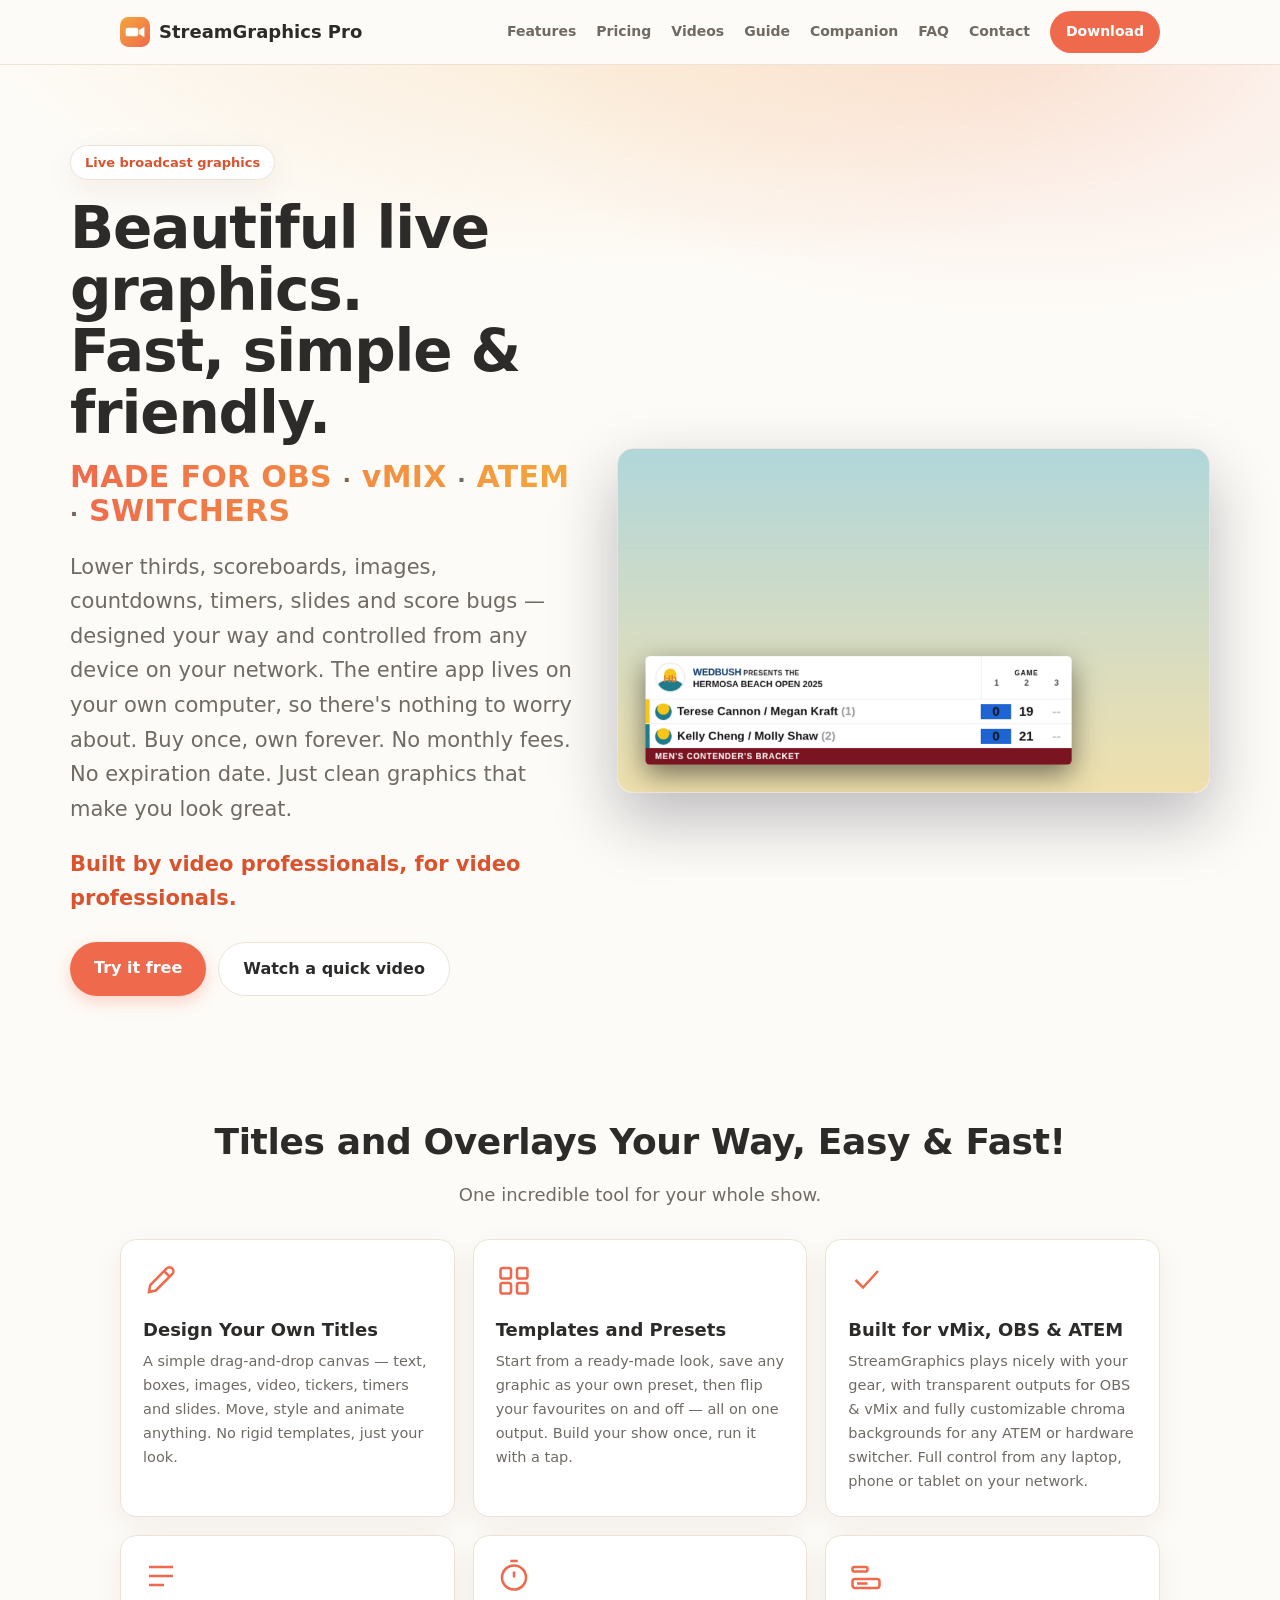
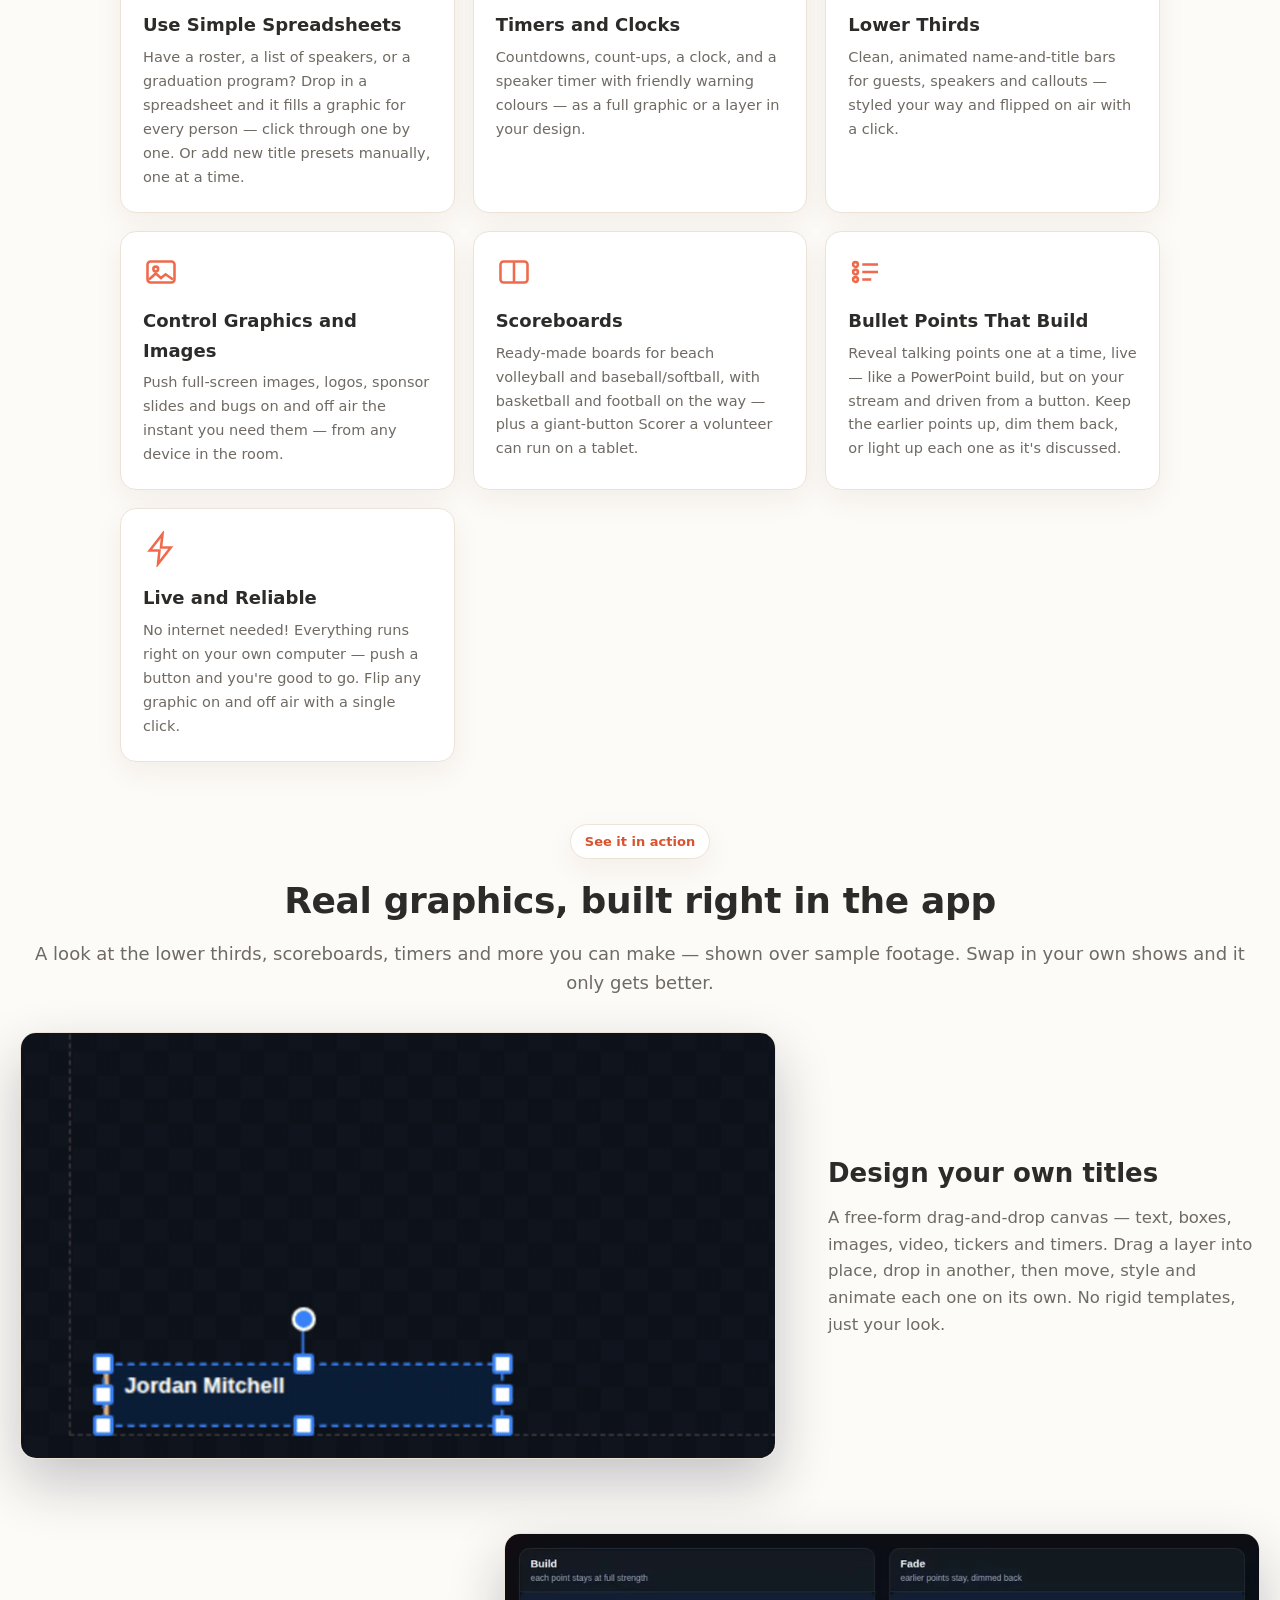
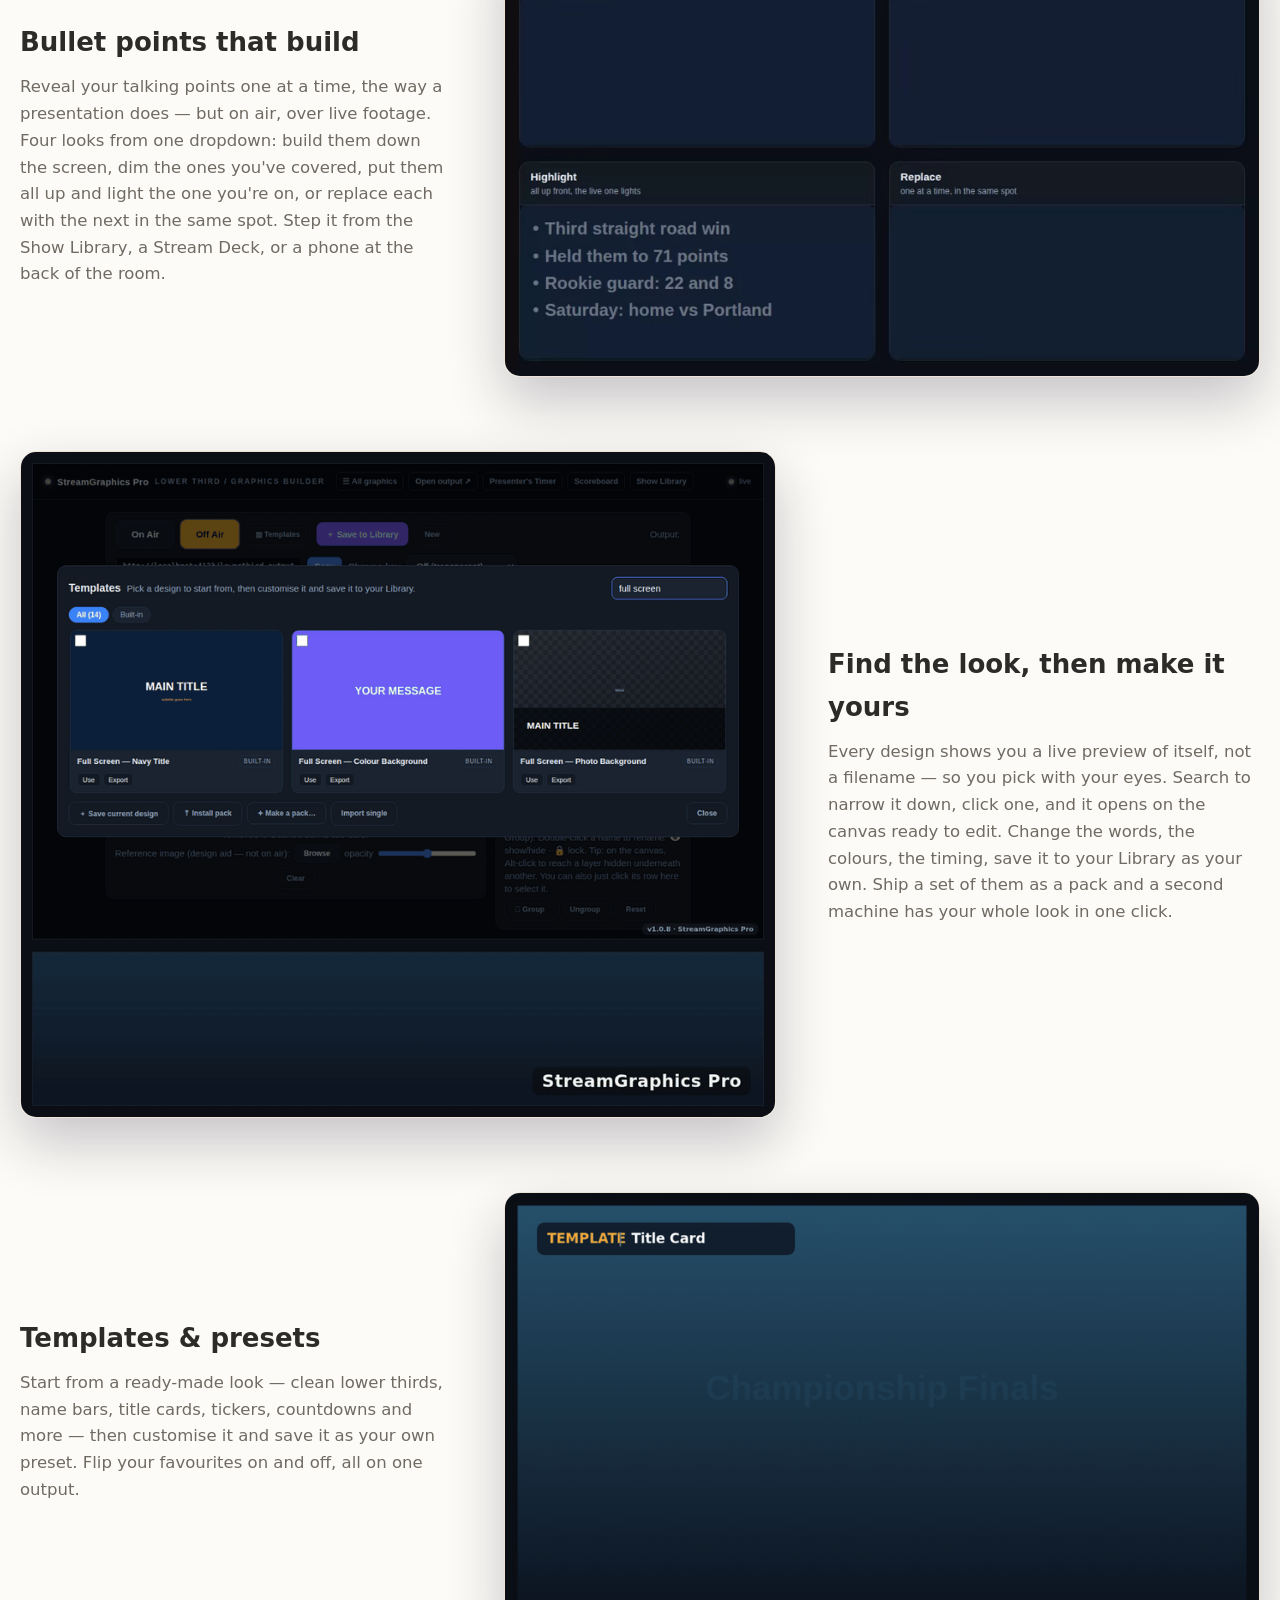
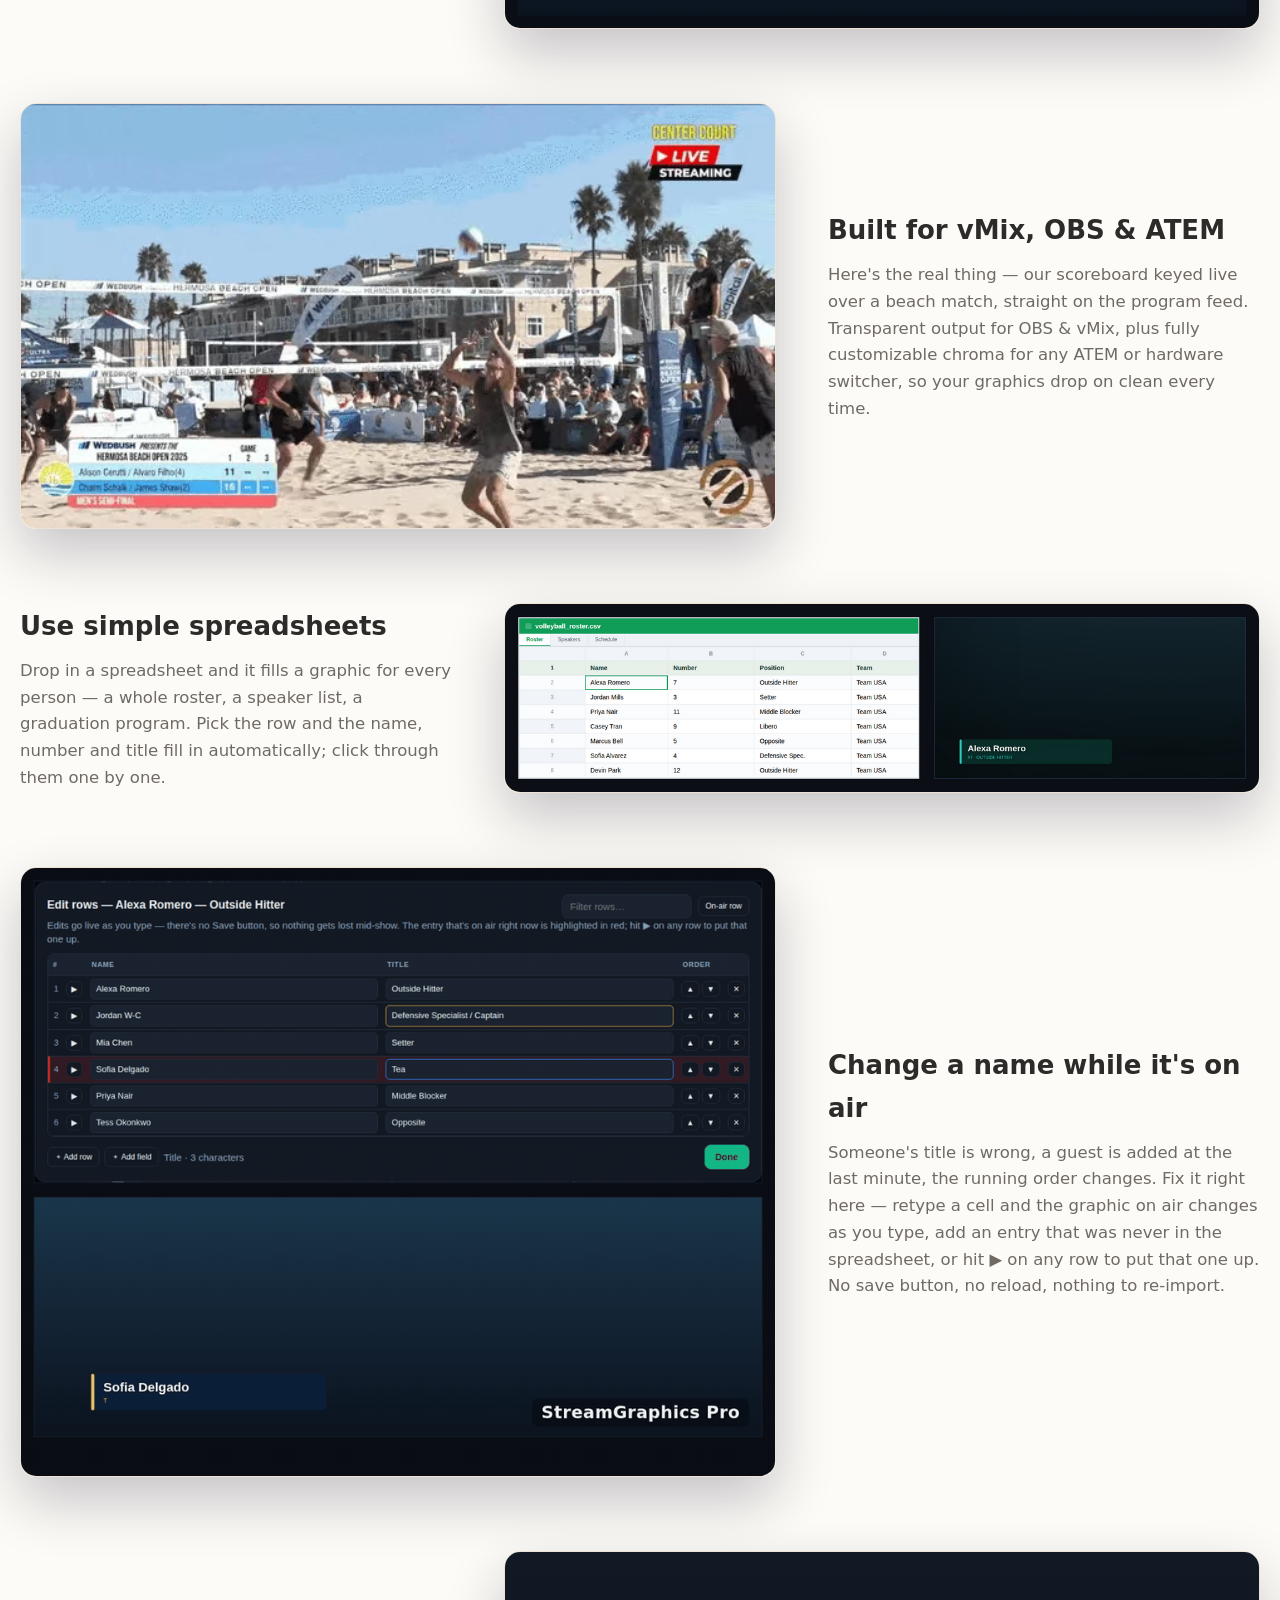
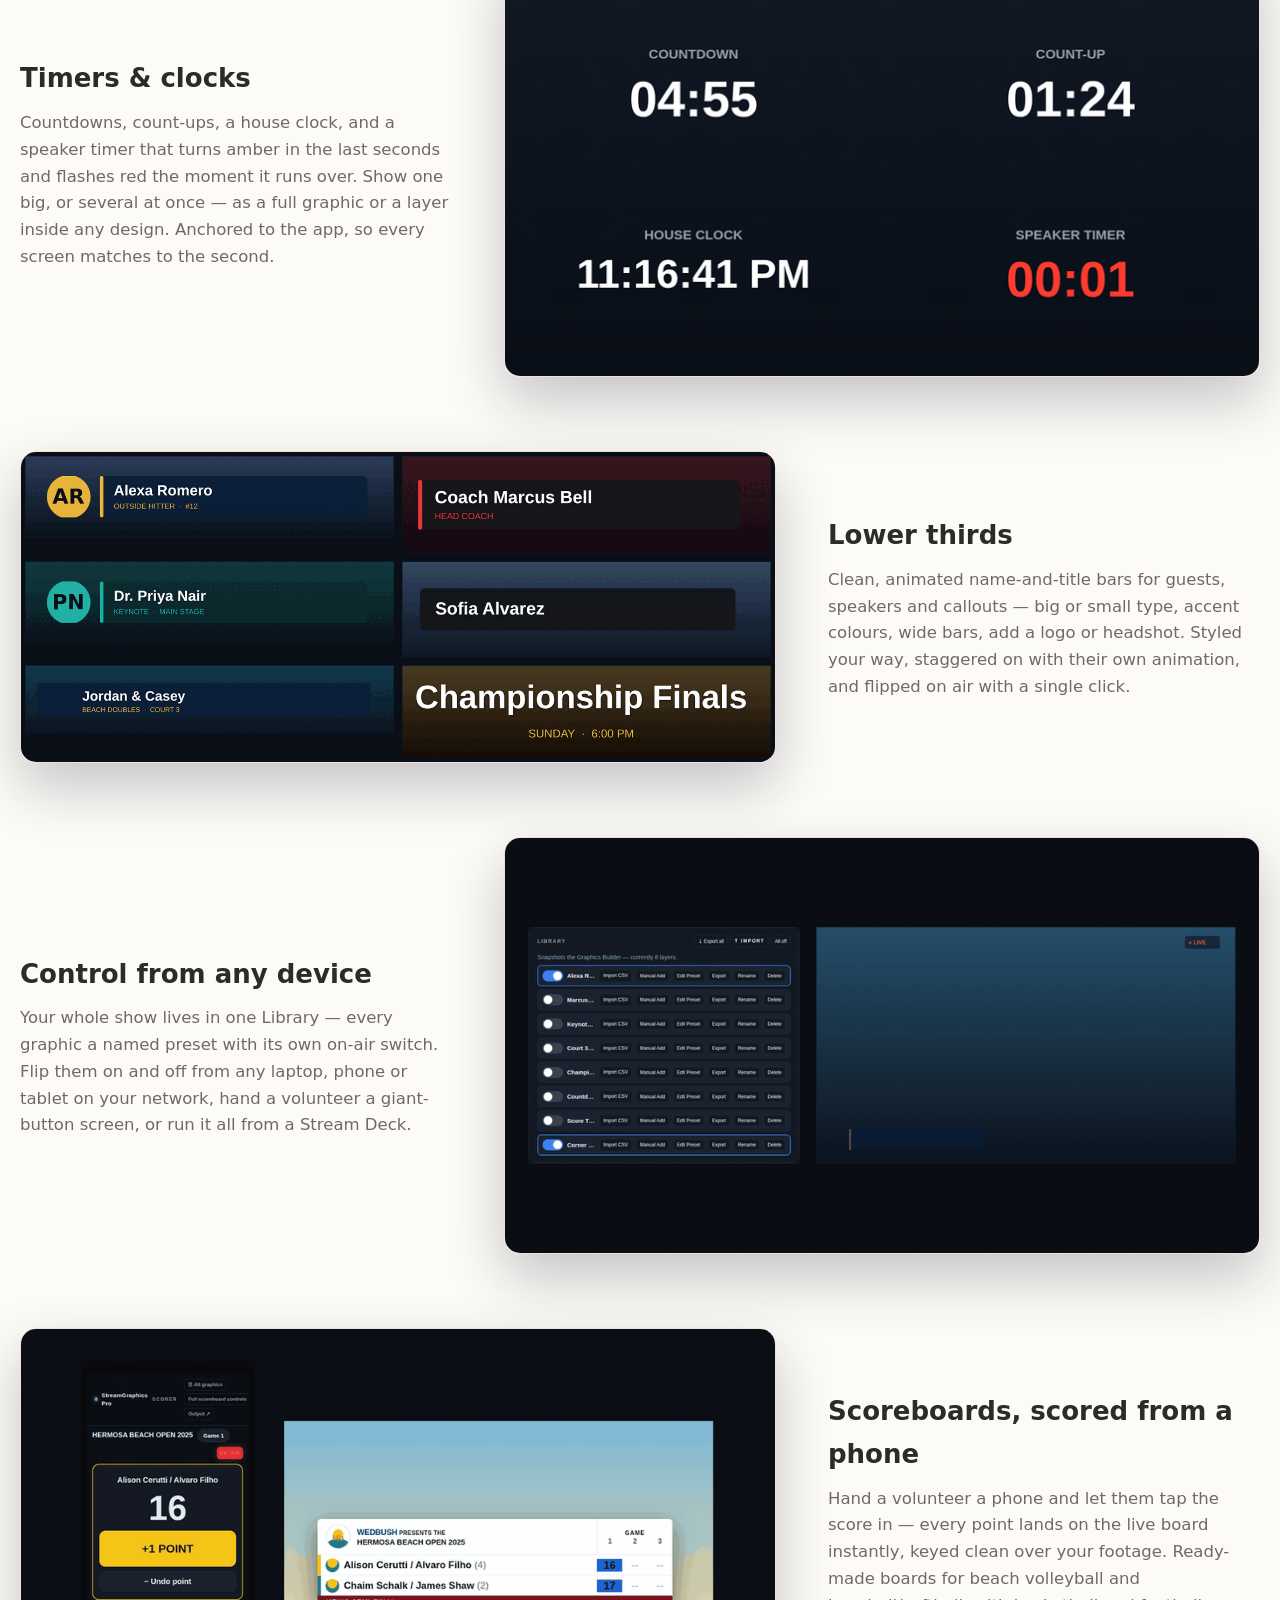
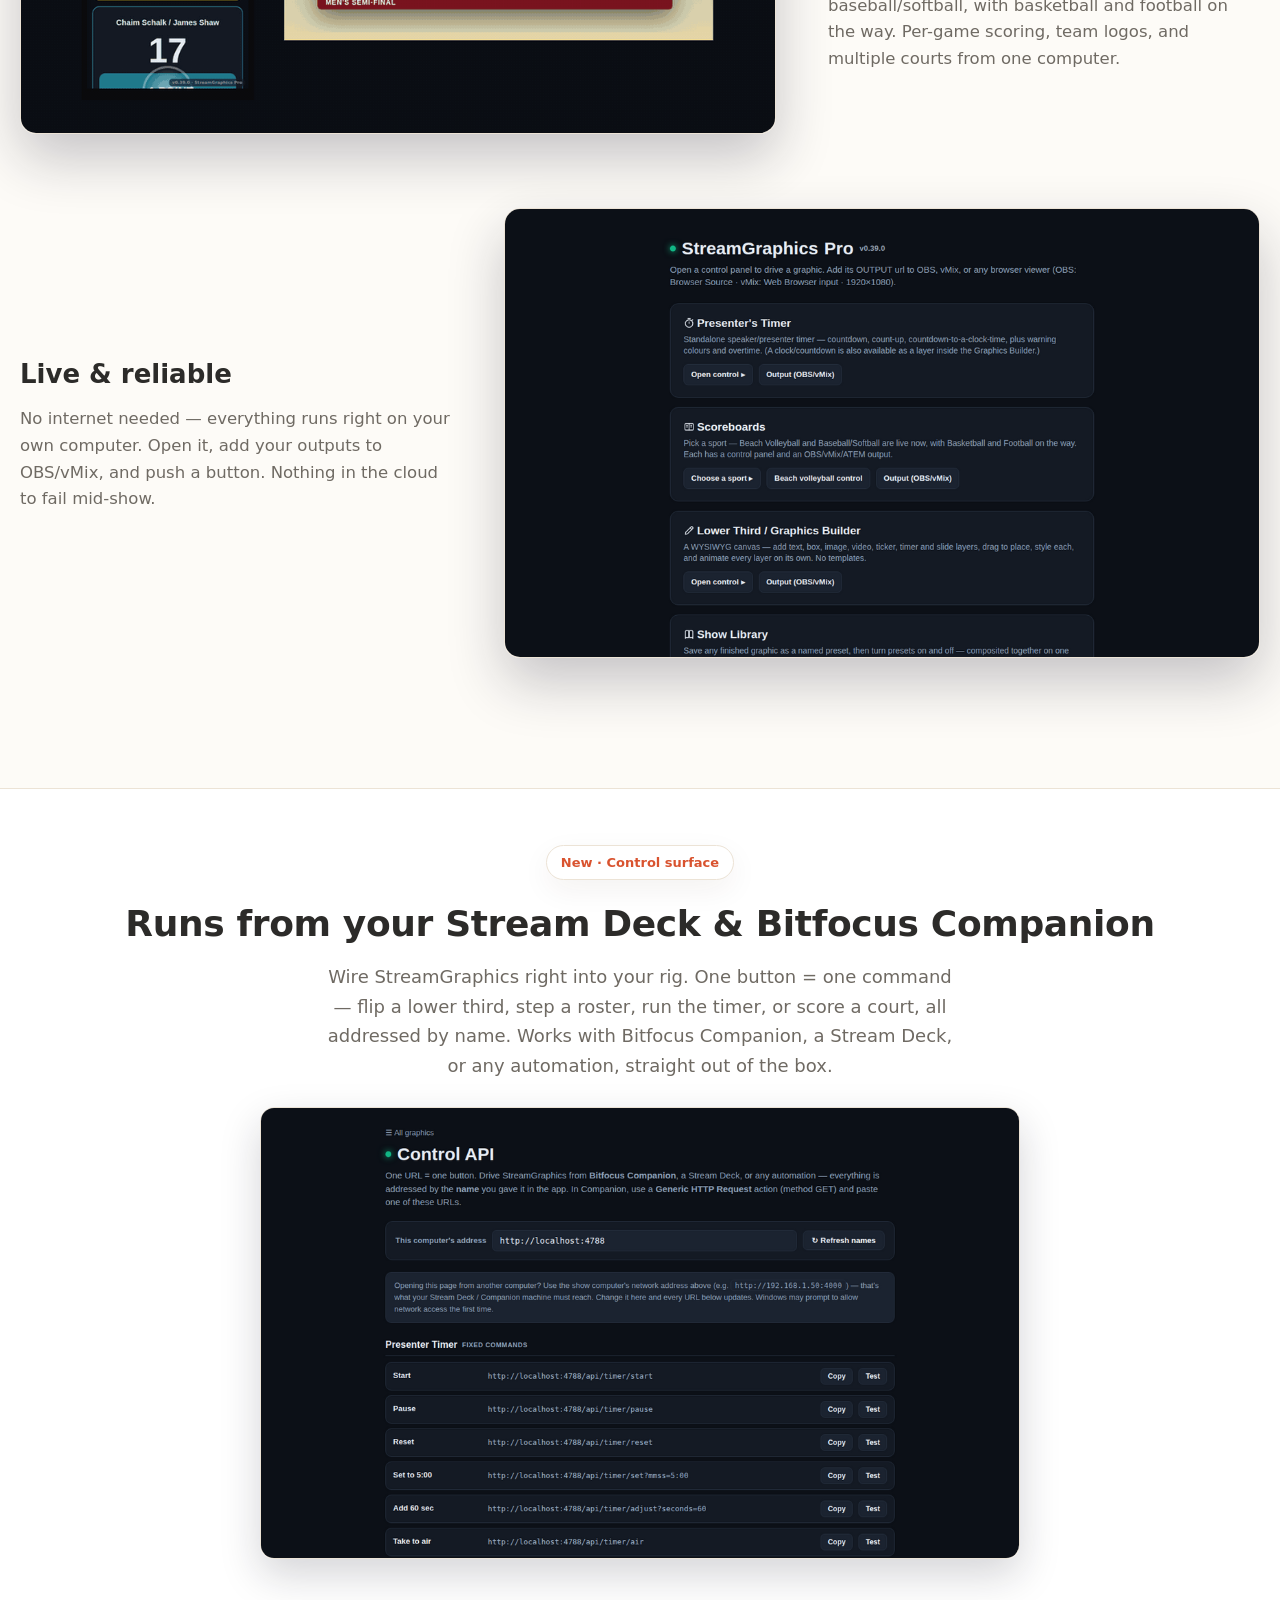
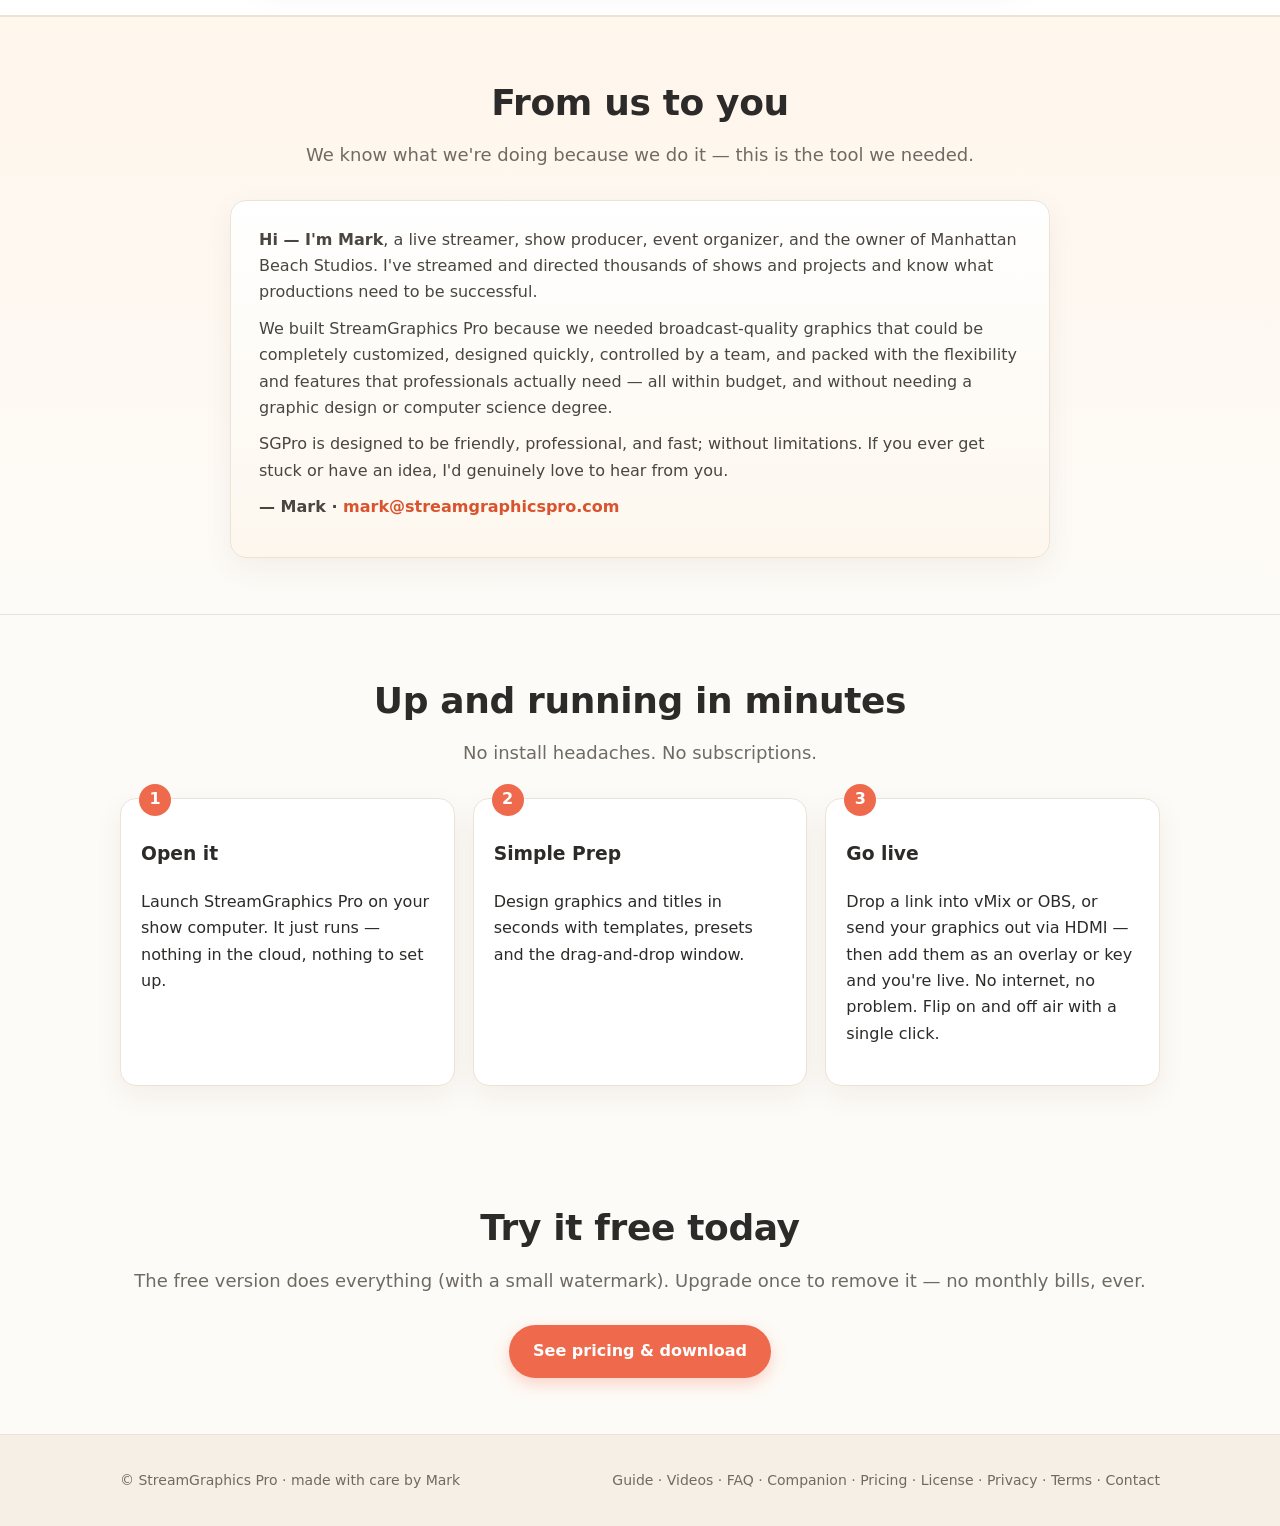
==== index.html @ 971517b2 "1.0.9 — bullets demo is now a looping video, not a GIF; a GIF could not carry the motion" ====
<!doctype html>
<html lang="en">
<head>
<meta charset="utf-8">
<meta name="viewport" content="width=device-width, initial-scale=1">
<title>StreamGraphics Pro — friendly live graphics for OBS & vMix</title>
<meta name="description" content="Warm, simple live broadcast graphics — lower thirds, scoreboards, timers, slides and score bugs for OBS, vMix and any browser source. Runs on your own computer. No monthly fees.">
<link rel="icon" href="data:image/svg+xml,%3Csvg xmlns='http://www.w3.org/2000/svg' viewBox='0 0 64 64'%3E%3Ccircle cx='32' cy='32' r='30' fill='%23ef6a4c'/%3E%3C/svg%3E">
<link rel="stylesheet" href="site.css">
<style>
  .hero-grid{display:flex;gap:44px;align-items:center;text-align:left;max-width:1180px}
  .hero-copy{flex:1;min-width:0}
  .hero-art{flex:1.18;min-width:0}
  @media(min-width:861px){.hero-art{margin-top:100px}}  /* drop the image down so it sits level with the body text */
  .hero-art img{width:100%;height:auto;border-radius:16px;box-shadow:0 26px 64px rgba(20,20,40,.28);border:1px solid var(--line);display:block}
  .hero-copy p.sub{margin-left:0;margin-right:0;max-width:none}
  .hero-copy .cta{justify-content:flex-start}
  .bigfor{margin:2px 0 22px;font-size:clamp(19px,2.6vw,30px);font-weight:900;letter-spacing:.01em;line-height:1.12;
    background:linear-gradient(90deg,#ef6a4c,#f4a63c);-webkit-background-clip:text;background-clip:text;color:transparent}
  .bigfor .amp{color:var(--muted);-webkit-text-fill-color:var(--muted);font-weight:700;font-size:.7em}
  @media(max-width:860px){.hero-grid{flex-direction:column;text-align:center}.hero-copy .cta{justify-content:center}.hero-art{width:100%}}
  #in-action{padding-top:6px}
  #in-action .wrap{max-width:1280px}
  .showrow{display:flex;gap:52px;align-items:center;margin:0 0 74px}
  .showrow.rev{flex-direction:row-reverse}
  .showrow .shot{flex:1.75;min-width:0}
  .showrow .shot img,.showrow .shot video{width:100%;height:auto;border-radius:16px;box-shadow:0 24px 56px rgba(20,20,40,.24);border:1px solid var(--line);display:block}
  .showrow .txt{flex:1}
  .showrow .txt h3{font-size:26px;margin:0 0 10px}
  .showrow .txt p{color:var(--muted);font-size:16.5px;line-height:1.62;margin:0}
  @media(max-width:820px){#in-action .wrap{max-width:100%}.showrow,.showrow.rev{flex-direction:column;gap:18px;margin-bottom:40px}.showrow .shot{flex:1}}
</style>
</head>
<body>
<header class="nav"><div class="wrap">
  <a class="brand" href="index.html"><svg class="logomark" width="30" height="30" viewBox="0 0 32 32" aria-hidden="true" style="flex:none"><defs><linearGradient id="sgm" x1="0" y1="0" x2="1" y2="1"><stop offset="0" stop-color="#f4a63c"/><stop offset="1" stop-color="#ef6a4c"/></linearGradient></defs><rect width="32" height="32" rx="9" fill="url(#sgm)"/><rect x="6" y="11.5" width="13.5" height="9" rx="2.2" fill="#fff"/><path d="M20.5 13.8 L26 10.5 L26 21.5 L20.5 18.2 Z" fill="#fff"/></svg> StreamGraphics Pro</a>
  <button class="menubtn" onclick="document.getElementById('nv').classList.toggle('open')">☰</button>
  <nav id="nv">
    <a href="index.html#features">Features</a>
    <a href="pricing.html">Pricing</a>
    <a href="tutorials.html">Videos</a>
    <a href="docs.html">Guide</a>
    <a href="companion.html">Companion</a>
    <a href="faq.html">FAQ</a>
    <a href="contact.html">Contact</a>
    <a class="navcta" href="get-started.php">Download</a>
  </nav>
</div></header>

<div class="hero"><div class="wrap hero-grid">
  <div class="hero-copy">
    <span class="pill">Live broadcast graphics</span>
    <h1>Beautiful live graphics.<br>Fast, simple &amp; friendly.</h1>
    <div class="bigfor">MADE FOR OBS <span class="amp">·</span> vMIX <span class="amp">·</span> ATEM <span class="amp">·</span> SWITCHERS</div>
    <p class="sub">Lower thirds, scoreboards, images, countdowns, timers, slides and score bugs — designed your way and controlled from any device on your network. The entire app lives on your own computer, so there's nothing to worry about. Buy once, own forever. No monthly fees. No expiration date. Just clean graphics that make you look great.</p>
    <p class="sub" style="font-weight:700;color:var(--accent-dk);margin-top:-6px">Built by video professionals, for video professionals.</p>
    <div class="cta">
      <a class="btn" href="get-started.php">Try it free</a>
      <a class="btn alt" href="tutorials.html">Watch a quick video</a>
    </div>
  </div>
  <div class="hero-art"><img src="img/hero.png?v=9" alt="A StreamGraphics Pro beach volleyball scoreboard keyed over live footage" fetchpriority="high"></div>
</div></div>

<section id="features"><div class="wrap">
  <div class="center"><h2>Titles and Overlays Your Way, Easy &amp; Fast!</h2><p class="lead">One incredible tool for your whole show.</p></div>
  <div class="grid">
    <div class="card"><svg class="ico" viewBox="0 0 24 24" fill="none" stroke="currentColor" stroke-width="1.7"><path d="M4 20l4.5-1L19.5 8a2.6 2.6 0 0 0-3.7-3.7L4.8 15.4z"/><path d="M14.5 6.5l3.6 3.6"/></svg>
      <h3>Design Your Own Titles</h3><p>A simple drag-and-drop canvas — text, boxes, images, video, tickers, timers and slides. Move, style and animate anything. No rigid templates, just your look.</p></div>
    <div class="card"><svg class="ico" viewBox="0 0 24 24" fill="none" stroke="currentColor" stroke-width="1.7"><rect x="3" y="4" width="7" height="7" rx="1.4"/><rect x="14" y="4" width="7" height="7" rx="1.4"/><rect x="3" y="14" width="7" height="7" rx="1.4"/><rect x="14" y="14" width="7" height="7" rx="1.4"/></svg>
      <h3>Templates and Presets</h3><p>Start from a ready-made look, save any graphic as your own preset, then flip your favourites on and off — all on one output. Build your show once, run it with a tap.</p></div>
    <div class="card"><svg class="ico" viewBox="0 0 24 24" fill="none" stroke="currentColor" stroke-width="1.7"><path d="M5 12l5 5L20 6"/></svg>
      <h3>Built for vMix, OBS &amp; ATEM</h3><p>StreamGraphics plays nicely with your gear, with transparent outputs for OBS &amp; vMix and fully customizable chroma backgrounds for any ATEM or hardware switcher. Full control from any laptop, phone or tablet on your network.</p></div>
    <div class="card"><svg class="ico" viewBox="0 0 24 24" fill="none" stroke="currentColor" stroke-width="1.7"><path d="M4 6h16M4 12h16M4 18h10"/></svg>
      <h3>Use Simple Spreadsheets</h3><p>Have a roster, a list of speakers, or a graduation program? Drop in a spreadsheet and it fills a graphic for every person — click through one by one. Or add new title presets manually, one at a time.</p></div>
    <div class="card"><svg class="ico" viewBox="0 0 24 24" fill="none" stroke="currentColor" stroke-width="1.7"><circle cx="12" cy="13" r="8"/><path d="M12 13V9"/><path d="M9.5 2h5"/></svg>
      <h3>Timers and Clocks</h3><p>Countdowns, count-ups, a clock, and a speaker timer with friendly warning colours — as a full graphic or a layer in your design.</p></div>
    <div class="card"><svg class="ico" viewBox="0 0 24 24" fill="none" stroke="currentColor" stroke-width="1.7"><rect x="3" y="14" width="18" height="6" rx="1.6"/><path d="M6 17h7"/><rect x="3" y="6" width="10" height="3" rx="1.2"/></svg>
      <h3>Lower Thirds</h3><p>Clean, animated name-and-title bars for guests, speakers and callouts — styled your way and flipped on air with a click.</p></div>
    <div class="card"><svg class="ico" viewBox="0 0 24 24" fill="none" stroke="currentColor" stroke-width="1.7"><rect x="3" y="5" width="18" height="14" rx="2"/><circle cx="8.5" cy="10" r="1.6"/><path d="M4 17l4.5-4 3.5 3 3-2.5L20 17"/></svg>
      <h3>Control Graphics and Images</h3><p>Push full-screen images, logos, sponsor slides and bugs on and off air the instant you need them — from any device in the room.</p></div>
    <div class="card"><svg class="ico" viewBox="0 0 24 24" fill="none" stroke="currentColor" stroke-width="1.7"><rect x="3" y="5" width="18" height="14" rx="2"/><path d="M12 5v14"/></svg>
      <h3>Scoreboards</h3><p>Ready-made boards for beach volleyball and baseball/softball, with basketball and football on the way — plus a giant-button Scorer a volunteer can run on a tablet.</p></div>
    <div class="card"><svg class="ico" viewBox="0 0 24 24" fill="none" stroke="currentColor" stroke-width="1.7"><circle cx="5" cy="7" r="1.6"/><path d="M9.5 7H20"/><circle cx="5" cy="12" r="1.6"/><path d="M9.5 12H20"/><circle cx="5" cy="17" r="1.6"/><path d="M9.5 17h6"/></svg>
      <h3>Bullet Points That Build</h3><p>Reveal talking points one at a time, live — like a PowerPoint build, but on your stream and driven from a button. Keep the earlier points up, dim them back, or light up each one as it's discussed.</p></div>
    <div class="card"><svg class="ico" viewBox="0 0 24 24" fill="none" stroke="currentColor" stroke-width="1.7"><path d="M13 2L4.5 13H11l-1 9 8.5-11H12z"/></svg>
      <h3>Live and Reliable</h3><p>No internet needed! Everything runs right on your own computer — push a button and you're good to go. Flip any graphic on and off air with a single click.</p></div>
  </div>
</div></section>

<section id="in-action"><div class="wrap">
  <div class="center" style="margin-bottom:34px"><span class="pill" style="margin-bottom:12px">See it in action</span><h2>Real graphics, built right in the app</h2><p class="lead">A look at the lower thirds, scoreboards, timers and more you can make — shown over sample footage. Swap in your own shows and it only gets better.</p></div>

  <div class="showrow">
    <div class="shot"><img src="img/builder.gif?v=9" alt="Dragging a name into a lower third bar, then adding a second line, in the builder" loading="lazy"></div>
    <div class="txt"><h3>Design your own titles</h3><p>A free-form drag-and-drop canvas — text, boxes, images, video, tickers and timers. Drag a layer into place, drop in another, then move, style and animate each one on its own. No rigid templates, just your look.</p></div>
  </div>
  <div class="showrow rev">
    <div class="shot"><video autoplay loop muted playsinline preload="metadata" poster="img/bullets-modes-poster.jpg?v=1" aria-label="The same four talking points revealed four different ways side by side — building down the screen, earlier points dimming back, all four up with the live one highlighted, and one at a time in the same spot"><source src="img/bullets-modes.mp4?v=1" type="video/mp4"><source src="img/bullets-modes.webm?v=1" type="video/webm"></video></div>
    <div class="txt"><h3>Bullet points that build</h3><p>Reveal your talking points one at a time, the way a presentation does — but on air, over live footage. Four looks from one dropdown: build them down the screen, dim the ones you've covered, put them all up and light the one you're on, or replace each with the next in the same spot. Step it from the Show Library, a Stream Deck, or a phone at the back of the room.</p></div>
  </div>
  <div class="showrow">
    <div class="shot"><img src="img/templates-demo.gif?v=1" alt="Browsing the built-in templates as live previews, searching to narrow them down, then using one and taking it straight to air" loading="lazy"></div>
    <div class="txt"><h3>Find the look, then make it yours</h3><p>Every design shows you a live preview of itself, not a filename — so you pick with your eyes. Search to narrow it down, click one, and it opens on the canvas ready to edit. Change the words, the colours, the timing, save it to your Library as your own. Ship a set of them as a pack and a second machine has your whole look in one click.</p></div>
  </div>
  <div class="showrow rev">
    <div class="shot"><img src="img/template-demo.gif?v=1" alt="Picking different built-in templates — a clean lower third, crimson bar, title card, ticker, countdown and corner bug — each animating onto the output" loading="lazy"></div>
    <div class="txt"><h3>Templates &amp; presets</h3><p>Start from a ready-made look — clean lower thirds, name bars, title cards, tickers, countdowns and more — then customise it and save it as your own preset. Flip your favourites on and off, all on one output.</p></div>
  </div>
  <div class="showrow">
    <div class="shot"><video autoplay loop muted playsinline preload="metadata" poster="img/vmix-poster.jpg?v=1" aria-label="A StreamGraphics scoreboard keyed live over a beach volleyball match in vMix">
      <source src="img/vmix.mp4?v=1" type="video/mp4">
      <source src="img/vmix.webm?v=1" type="video/webm">
    </video></div>
    <div class="txt"><h3>Built for vMix, OBS &amp; ATEM</h3><p>Here's the real thing — our scoreboard keyed live over a beach match, straight on the program feed. Transparent output for OBS &amp; vMix, plus fully customizable chroma for any ATEM or hardware switcher, so your graphics drop on clean every time.</p></div>
  </div>
  <div class="showrow rev">
    <div class="shot"><img src="img/spreadsheet.png?v=9" alt="A roster spreadsheet filling a player nameplate graphic" loading="lazy"></div>
    <div class="txt"><h3>Use simple spreadsheets</h3><p>Drop in a spreadsheet and it fills a graphic for every person — a whole roster, a speaker list, a graduation program. Pick the row and the name, number and title fill in automatically; click through them one by one.</p></div>
  </div>
  <div class="showrow">
    <div class="shot"><img src="img/csv-editor-demo.gif?v=1" alt="Editing the entry list inside the app — putting a different person on air, retyping a title, and adding a new entry, with the lower third updating live each time" loading="lazy"></div>
    <div class="txt"><h3>Change a name while it's on air</h3><p>Someone's title is wrong, a guest is added at the last minute, the running order changes. Fix it right here — retype a cell and the graphic on air changes as you type, add an entry that was never in the spreadsheet, or hit ▶ on any row to put that one up. No save button, no reload, nothing to re-import.</p></div>
  </div>
  <div class="showrow rev">
    <div class="shot"><img src="img/timer.gif?v=10" alt="Four live clocks — countdown, count-up, time of day, and a speaker timer flashing red at zero" loading="lazy"></div>
    <div class="txt"><h3>Timers &amp; clocks</h3><p>Countdowns, count-ups, a house clock, and a speaker timer that turns amber in the last seconds and flashes red the moment it runs over. Show one big, or several at once — as a full graphic or a layer inside any design. Anchored to the app, so every screen matches to the second.</p></div>
  </div>
  <div class="showrow">
    <div class="shot"><img src="img/lower-thirds.png?v=9" alt="Four lower-third styles — clean, crimson, teal accent and a full-width bar" loading="lazy"></div>
    <div class="txt"><h3>Lower thirds</h3><p>Clean, animated name-and-title bars for guests, speakers and callouts — big or small type, accent colours, wide bars, add a logo or headshot. Styled your way, staggered on with their own animation, and flipped on air with a single click.</p></div>
  </div>
  <div class="showrow rev">
    <div class="shot"><img src="img/library-demo.gif?v=1" alt="Flipping presets on and off in the Show Library while the graphics appear and disappear live on the program output" loading="lazy"></div>
    <div class="txt"><h3>Control from any device</h3><p>Your whole show lives in one Library — every graphic a named preset with its own on-air switch. Flip them on and off from any laptop, phone or tablet on your network, hand a volunteer a giant-button screen, or run it all from a Stream Deck.</p></div>
  </div>
  <div class="showrow">
    <div class="shot"><img src="img/phone-scoreboard.gif?v=9" alt="A phone tapping in points on the Scorer while the beach volleyball board updates live on air" loading="lazy"></div>
    <div class="txt"><h3>Scoreboards, scored from a phone</h3><p>Hand a volunteer a phone and let them tap the score in — every point lands on the live board instantly, keyed clean over your footage. Ready-made boards for beach volleyball and baseball/softball, with basketball and football on the way. Per-game scoring, team logos, and multiple courts from one computer.</p></div>
  </div>
  <div class="showrow rev">
    <div class="shot"><img src="img/home.png?v=9" alt="The StreamGraphics Pro home menu" loading="lazy"></div>
    <div class="txt"><h3>Live &amp; reliable</h3><p>No internet needed — everything runs right on your own computer. Open it, add your outputs to OBS/vMix, and push a button. Nothing in the cloud to fail mid-show.</p></div>
  </div>
</div></section>

<section style="background:#fff;border-top:1px solid var(--line);border-bottom:1px solid var(--line)"><div class="wrap">
  <div class="center">
    <span class="pill" style="margin-bottom:14px">New · Control surface</span>
    <h2>Runs from your Stream Deck &amp; Bitfocus Companion</h2>
    <p class="lead" style="max-width:640px;margin:0 auto">Wire StreamGraphics right into your rig. One button = one command — flip a lower third, step a roster, run the timer, or score a court, all addressed by name. Works with Bitfocus Companion, a Stream Deck, or any automation, straight out of the box.</p>
    <div style="max-width:760px;margin:26px auto 0"><img src="img/controlapi.png?v=9" alt="The Control API page listing ready-to-paste command URLs" loading="lazy" style="width:100%;height:auto;border-radius:14px;box-shadow:0 16px 40px rgba(20,20,40,.18);border:1px solid var(--line);display:block"></div>
  </div>
</div></section>

<section style="background:linear-gradient(180deg,#fff6ec,#fdfbf7);border-top:1px solid var(--line);border-bottom:1px solid var(--line)"><div class="wrap">
  <div class="center" style="margin-bottom:22px"><h2>From us to you</h2><p class="lead">We know what we're doing because we do it — this is the tool we needed.</p></div>
  <div class="note">
    <p><b>Hi — I'm Mark</b>, a live streamer, show producer, event organizer, and the owner of Manhattan Beach Studios. I've streamed and directed thousands of shows and projects and know what productions need to be successful.</p>
    <p>We built StreamGraphics Pro because we needed broadcast-quality graphics that could be completely customized, designed quickly, controlled by a team, and packed with the flexibility and features that professionals actually need — all within budget, and without needing a graphic design or computer science degree.</p>
    <p>SGPro is designed to be friendly, professional, and fast; without limitations. If you ever get stuck or have an idea, I'd genuinely love to hear from you.</p>
    <p class="sig">— Mark · <a href="mailto:mark@streamgraphicspro.com">mark@streamgraphicspro.com</a></p>
  </div>
</div></section>

<section><div class="wrap">
  <div class="center"><h2>Up and running in minutes</h2><p class="lead">No install headaches. No subscriptions.</p></div>
  <div class="steps">
    <div class="step"><h3>Open it</h3><p>Launch StreamGraphics Pro on your show computer. It just runs — nothing in the cloud, nothing to set up.</p></div>
    <div class="step"><h3>Simple Prep</h3><p>Design graphics and titles in seconds with templates, presets and the drag-and-drop window.</p></div>
    <div class="step"><h3>Go live</h3><p>Drop a link into vMix or OBS, or send your graphics out via HDMI — then add them as an overlay or key and you're live. No internet, no problem. Flip on and off air with a single click.</p></div>
  </div>
</div></section>

<section class="center"><div class="wrap">
  <h2>Try it free today</h2>
  <p class="lead">The free version does everything (with a small watermark). Upgrade once to remove it — no monthly bills, ever.</p>
  <a class="btn" href="pricing.html">See pricing &amp; download</a>
</div></section>

<footer><div class="wrap">
  <div>© StreamGraphics Pro · made with care by Mark</div>
  <div><a href="docs.html">Guide</a> · <a href="tutorials.html">Videos</a> · <a href="faq.html">FAQ</a> · <a href="companion.html">Companion</a> · <a href="pricing.html">Pricing</a> · <a href="eula.html">License</a> · <a href="privacy.html">Privacy</a> · <a href="terms.html">Terms</a> · <a href="contact.html">Contact</a></div>
</div></footer>
</body>
</html>
---- site.css ----
/* StreamGraphics Pro — marketing + docs site. Light, warm, friendly. Plain static CSS. */
:root{
  --bg:#fdfbf7;            /* warm off-white */
  --panel:#ffffff;
  --panel2:#f6efe6;        /* soft warm */
  --line:#ece3d6;
  --txt:#2c2b29;           /* warm near-black */
  --muted:#6f6a63;
  --muted2:#9a9289;
  --accent:#ef6a4c;        /* friendly warm coral */
  --accent-dk:#d9532f;
  --accent2:#f4a63c;       /* warm amber */
  --radius:16px;
  --shadow:0 10px 30px rgba(60,40,20,.06);
}
*{box-sizing:border-box}
html{scroll-behavior:smooth}
body{margin:0;background:var(--bg);color:var(--txt);font:16px/1.65 'Segoe UI',system-ui,-apple-system,Arial,sans-serif}
a{color:var(--accent-dk);text-decoration:none}
a:hover{text-decoration:underline}
.wrap{max-width:1080px;margin:0 auto;padding:0 20px}
.btn{display:inline-block;background:var(--accent);color:#fff;font-weight:800;padding:13px 24px;border-radius:999px;text-decoration:none;border:none;cursor:pointer;box-shadow:0 6px 16px rgba(239,106,76,.28)}
.btn:hover{background:var(--accent-dk);text-decoration:none}
.btn.alt{background:#fff;color:var(--txt);border:1.5px solid var(--line);box-shadow:none}
.btn.alt:hover{border-color:var(--accent)}

header.nav{position:sticky;top:0;z-index:50;background:rgba(253,251,247,.9);backdrop-filter:blur(8px);border-bottom:1px solid var(--line)}
header.nav .wrap{display:flex;align-items:center;gap:18px;height:64px}
.brand{display:flex;align-items:center;gap:9px;font-weight:800;font-size:18px;color:var(--txt)}
.brand:hover{text-decoration:none}
.brand .dot{width:12px;height:12px;border-radius:50%;background:var(--accent)}
header.nav nav{margin-left:auto;display:flex;gap:20px;flex-wrap:wrap;align-items:center}
header.nav nav a{color:var(--muted);font-weight:600;font-size:14px}
header.nav nav a:hover,header.nav nav a.on{color:var(--txt);text-decoration:none}
.navcta{background:var(--accent);color:#fff !important;padding:9px 16px;border-radius:999px;font-weight:800}
.navcta:hover{background:var(--accent-dk)}
.menubtn{display:none;margin-left:auto;background:#fff;border:1px solid var(--line);color:var(--txt);border-radius:8px;padding:6px 10px;font-size:18px;cursor:pointer}

.hero{padding:80px 0 60px;text-align:center;background:radial-gradient(1100px 460px at 50% -8%,rgba(244,166,60,.20),transparent 62%),radial-gradient(900px 420px at 80% 0%,rgba(239,106,76,.14),transparent 60%)}
.hero h1{font-size:clamp(34px,6vw,58px);line-height:1.06;margin:0 0 16px;letter-spacing:-.02em}
.hero p.sub{font-size:clamp(17px,2.2vw,21px);color:var(--muted);max-width:720px;margin:0 auto 26px}
.hero .cta{display:flex;gap:12px;justify-content:center;flex-wrap:wrap}
.pill{display:inline-block;font-size:13px;font-weight:800;color:var(--accent-dk);background:#fff;border:1px solid var(--line);box-shadow:var(--shadow);padding:6px 14px;border-radius:999px;margin-bottom:18px}

section{padding:56px 0}
h2{font-size:clamp(26px,4vw,36px);margin:0 0 8px;letter-spacing:-.01em}
.lead{color:var(--muted);margin:0 0 30px;font-size:18px}
.center{text-align:center}

.grid{display:grid;grid-template-columns:repeat(3,1fr);gap:18px}
@media(max-width:820px){.grid{grid-template-columns:1fr 1fr}}
@media(max-width:560px){.grid{grid-template-columns:1fr}}
.card{background:var(--panel);border:1px solid var(--line);border-radius:var(--radius);padding:22px;box-shadow:var(--shadow)}
.card h3{margin:8px 0 6px;font-size:18px}
.card p{margin:0;color:var(--muted);font-size:14.5px}
.ico{width:36px;height:36px;color:var(--accent)}

.note{background:linear-gradient(180deg,#fff,#fdf7ee);border:1px solid var(--line);border-radius:var(--radius);padding:26px 28px;box-shadow:var(--shadow);max-width:820px;margin:0 auto}
.note p{margin:0 0 10px;color:#4a463f}
.sig{font-weight:800;color:var(--txt)}

.steps{display:grid;grid-template-columns:repeat(3,1fr);gap:18px;counter-reset:s}
@media(max-width:700px){.steps{grid-template-columns:1fr}}
.step{background:#fff;border:1px solid var(--line);border-radius:var(--radius);padding:22px 20px;position:relative;box-shadow:var(--shadow)}
.step::before{counter-increment:s;content:counter(s);position:absolute;top:-15px;left:18px;width:32px;height:32px;background:var(--accent);color:#fff;font-weight:800;border-radius:50%;display:flex;align-items:center;justify-content:center}

.tiers{display:grid;grid-template-columns:1fr 1fr;gap:20px;max-width:820px;margin:0 auto}
@media(max-width:680px){.tiers{grid-template-columns:1fr}}
.tier{background:#fff;border:1px solid var(--line);border-radius:var(--radius);padding:28px;box-shadow:var(--shadow)}
.tier.hot{border-color:var(--accent);box-shadow:0 12px 34px rgba(239,106,76,.16)}
.tier h3{font-size:22px;margin:0 0 4px}
.tier .price{font-size:36px;font-weight:800;margin:8px 0;color:var(--txt)}
.tier ul{list-style:none;padding:0;margin:16px 0}
.tier li{padding:6px 0 6px 26px;position:relative;color:var(--muted)}
.tier li::before{content:'✓';position:absolute;left:0;color:var(--accent);font-weight:800}
.addons{max-width:820px;margin:22px auto 0}
.addons .card{display:flex;justify-content:space-between;gap:12px;margin-bottom:12px;align-items:center}

.faq{max-width:800px;margin:0 auto}
details{background:#fff;border:1px solid var(--line);border-radius:12px;padding:4px 18px;margin-bottom:10px;box-shadow:var(--shadow)}
details summary{cursor:pointer;font-weight:700;padding:12px 0;list-style:none}
details summary::-webkit-details-marker{display:none}
details summary::after{content:'+';float:right;color:var(--accent);font-weight:800}
details[open] summary::after{content:'–'}
details p{color:var(--muted);margin:0 0 14px}

.videowrap{max-width:900px;margin:0 auto}
.video{position:relative;padding-top:56.25%;background:var(--panel2);border:1px solid var(--line);border-radius:var(--radius);overflow:hidden;display:flex;align-items:center;justify-content:center}
.video iframe{position:absolute;inset:0;width:100%;height:100%;border:0}
.video .ph{color:var(--muted2);text-align:center}
.vgrid{display:grid;grid-template-columns:1fr 1fr;gap:20px}
@media(max-width:680px){.vgrid{grid-template-columns:1fr}}
.vcard{background:#fff;border:1px solid var(--line);border-radius:var(--radius);overflow:hidden;box-shadow:var(--shadow)}
.vthumb{position:relative;padding-top:56.25%;background:linear-gradient(135deg,#fef1e6,#fde3d5);display:flex;align-items:center;justify-content:center}
.vthumb .play{width:56px;height:56px;border-radius:50%;background:#fff;box-shadow:var(--shadow);display:flex;align-items:center;justify-content:center;color:var(--accent);font-size:22px}
.vcard .vb{padding:14px 16px}
.vcard h3{margin:0 0 3px;font-size:16px}
.vcard p{margin:0;color:var(--muted);font-size:13.5px}

/* docs */
.docs{display:grid;grid-template-columns:230px 1fr;gap:30px;align-items:start}
@media(max-width:820px){.docs{grid-template-columns:1fr}}
.side{position:sticky;top:82px;background:#fff;border:1px solid var(--line);border-radius:12px;padding:14px;box-shadow:var(--shadow)}
@media(max-width:820px){.side{position:static}}
.side a{display:block;color:var(--muted);padding:6px 8px;border-radius:7px;font-size:14px}
.side a:hover{background:var(--panel2);color:var(--txt);text-decoration:none}
.side .grp{font-size:11px;text-transform:uppercase;letter-spacing:.1em;color:var(--muted2);margin:12px 8px 4px}
.doc h2{scroll-margin-top:82px;border-top:1px solid var(--line);padding-top:26px;margin-top:34px}
.doc h2:first-child{border-top:none;padding-top:0;margin-top:0}
.doc h3{margin:20px 0 6px}
.doc p,.doc li{color:#514c45}
.doc code{background:var(--panel2);border:1px solid var(--line);border-radius:6px;padding:1px 6px;font-size:13px;color:#8a4a34}
.doc kbd{background:#fff;border:1px solid var(--line);border-bottom-width:2px;border-radius:5px;padding:1px 6px;font-size:12px}

footer{border-top:1px solid var(--line);padding:34px 0;color:var(--muted);font-size:14px;background:var(--panel2)}
footer .wrap{display:flex;justify-content:space-between;gap:16px;flex-wrap:wrap}
footer a{color:var(--muted)}
@media(max-width:720px){header.nav nav{display:none;position:absolute;top:64px;left:0;right:0;background:var(--bg);border-bottom:1px solid var(--line);flex-direction:column;padding:12px 20px}header.nav nav.open{display:flex}.menubtn{display:block}}
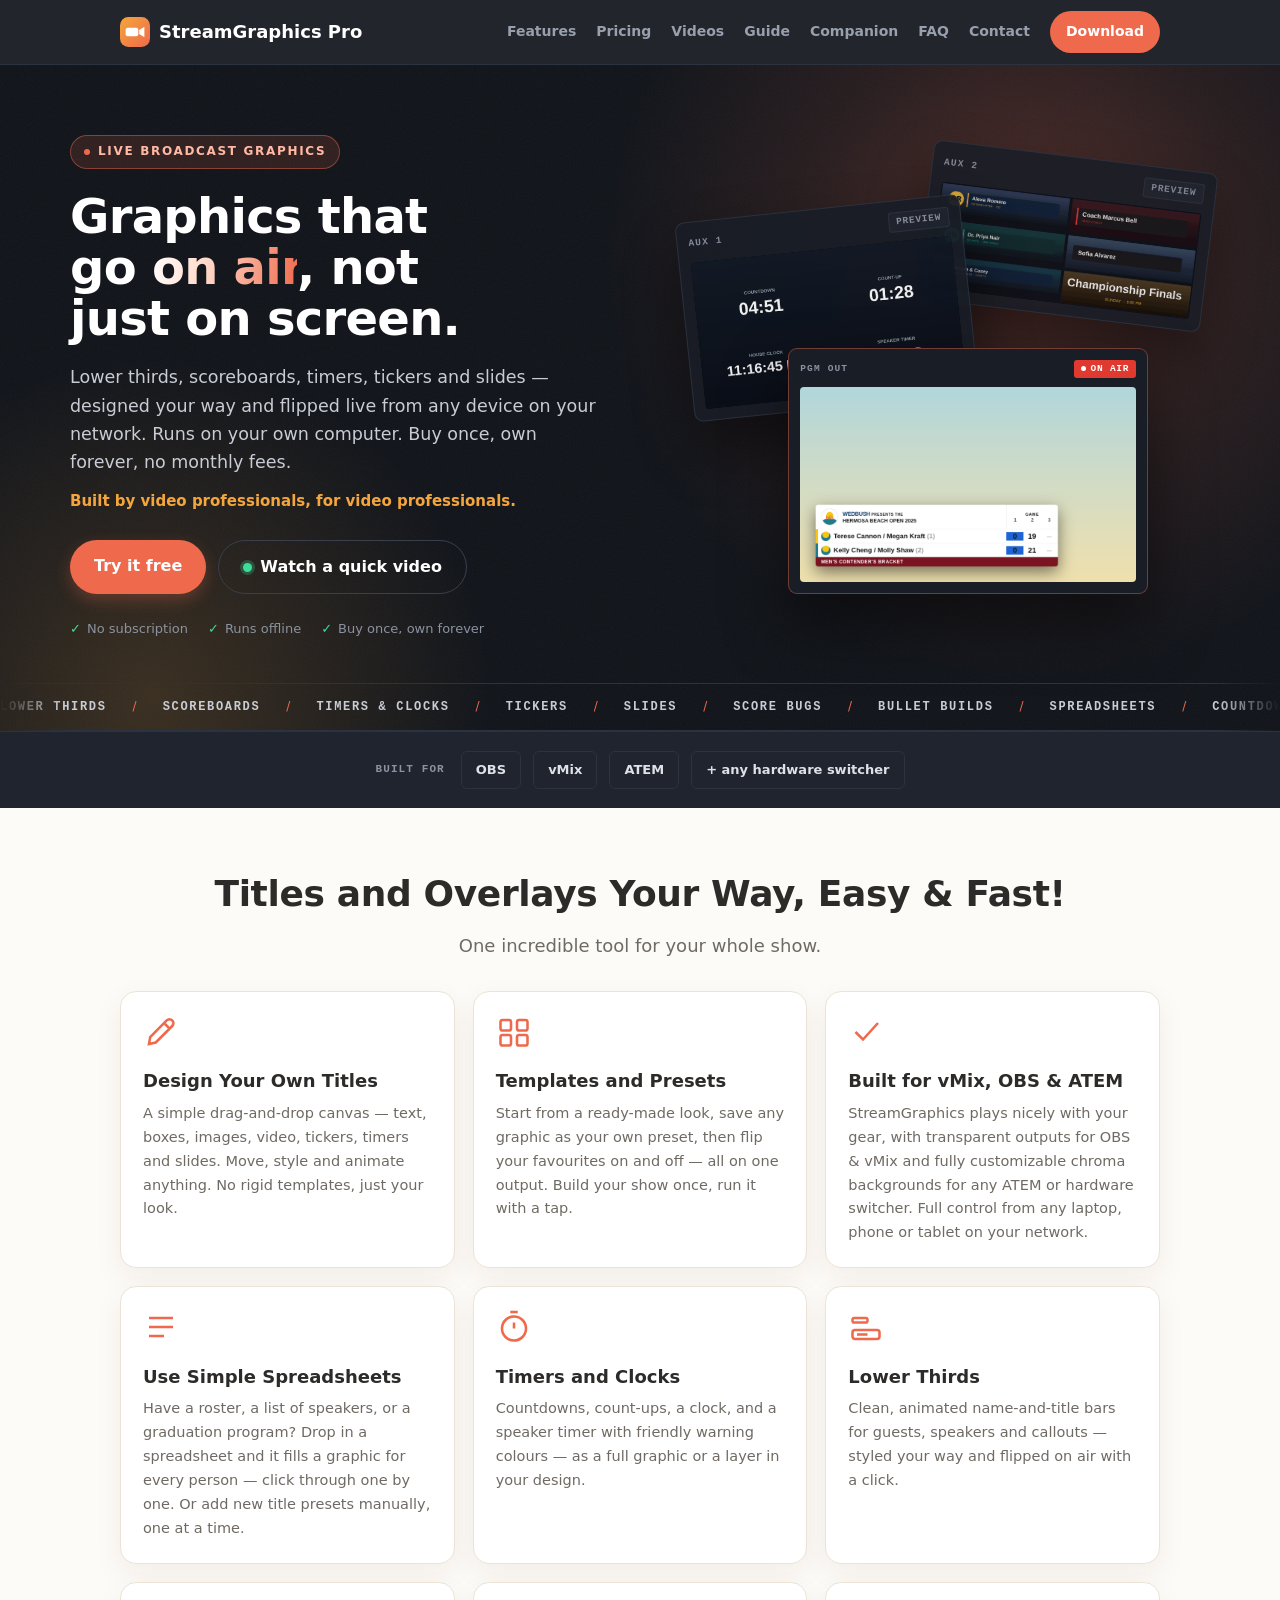
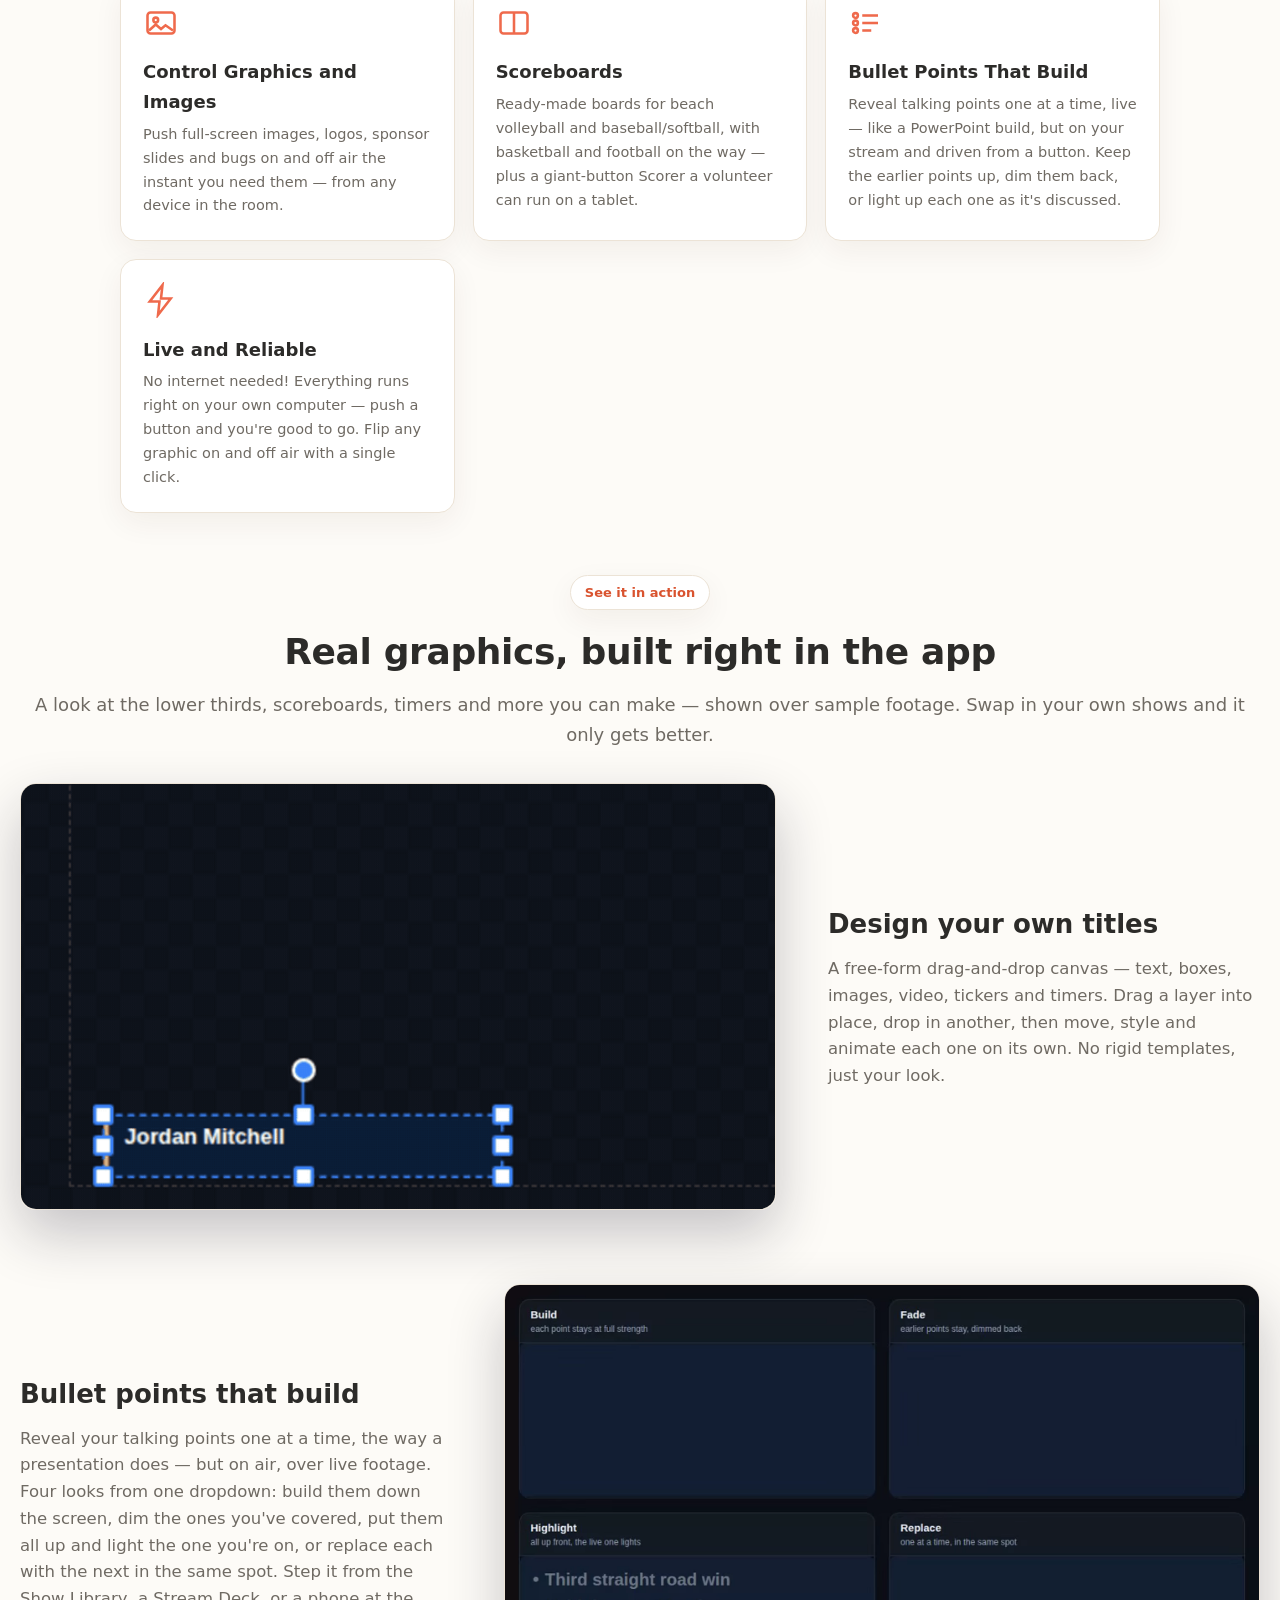
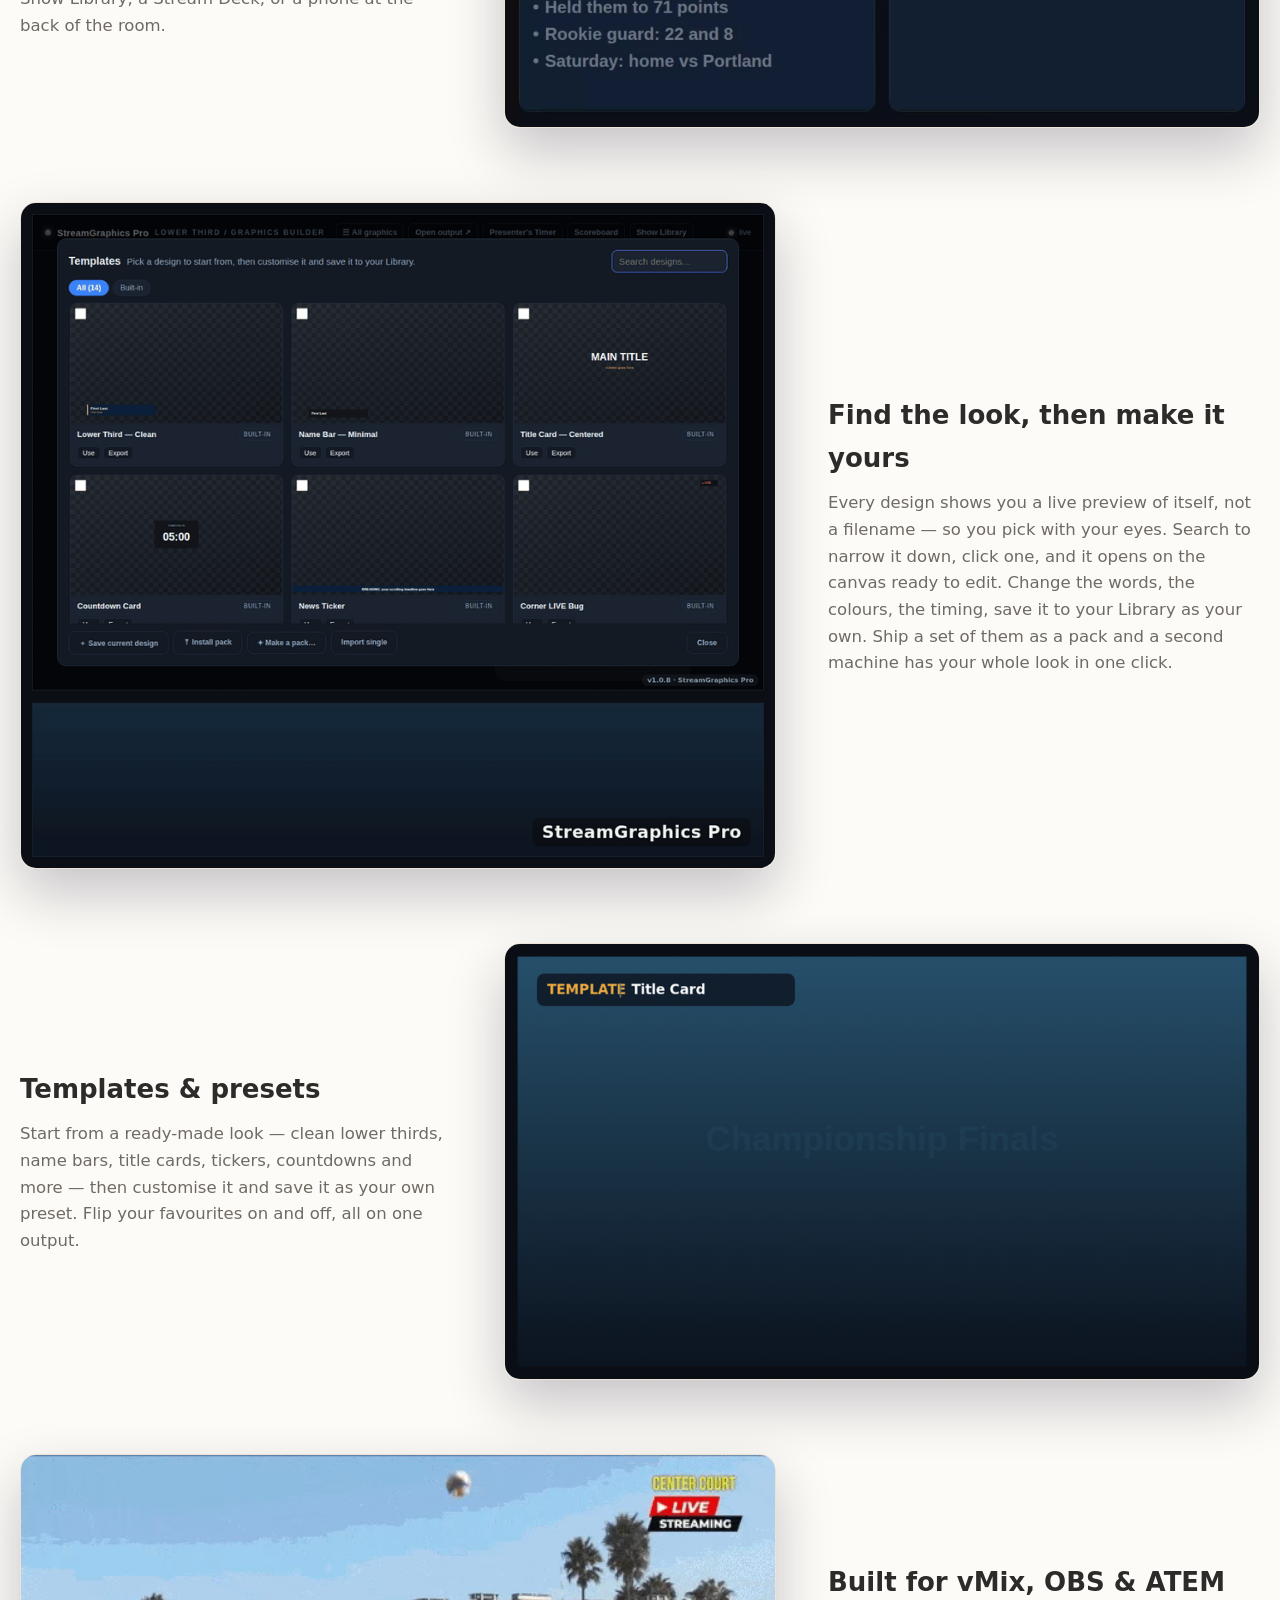
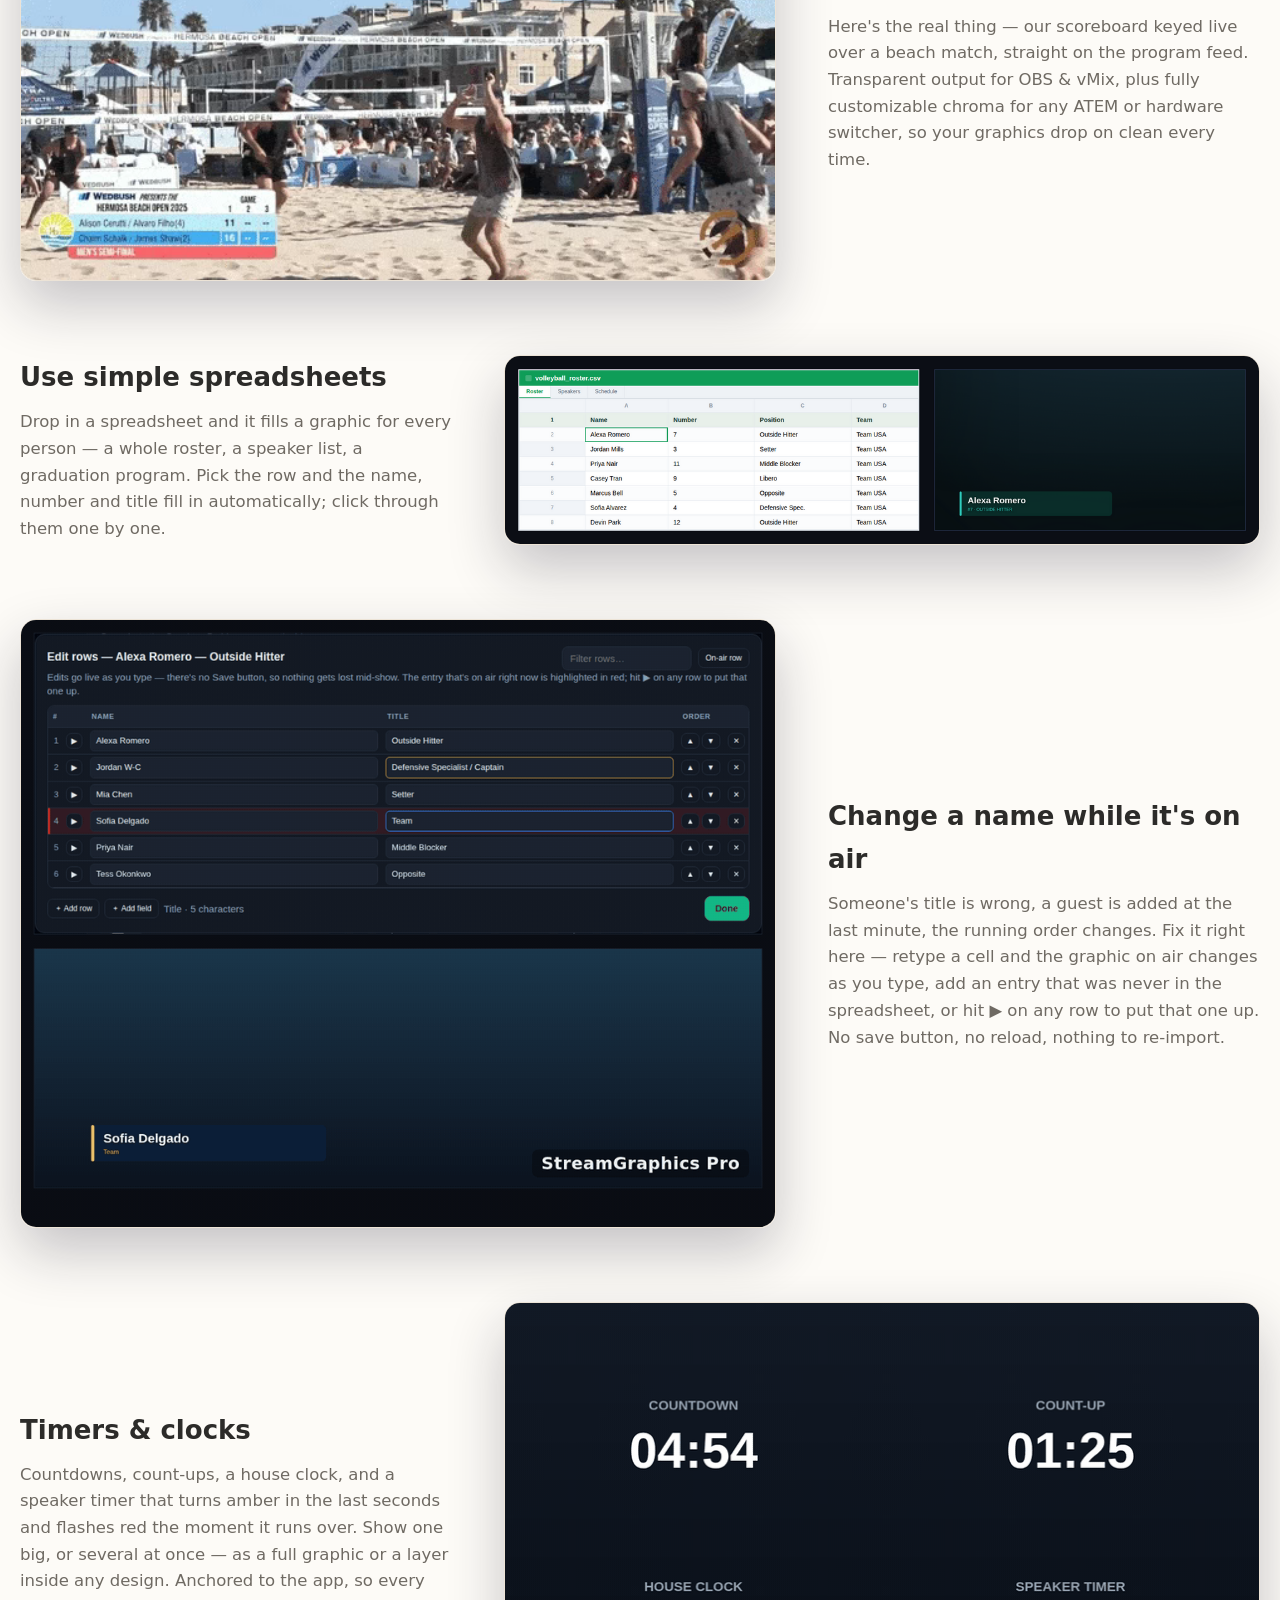
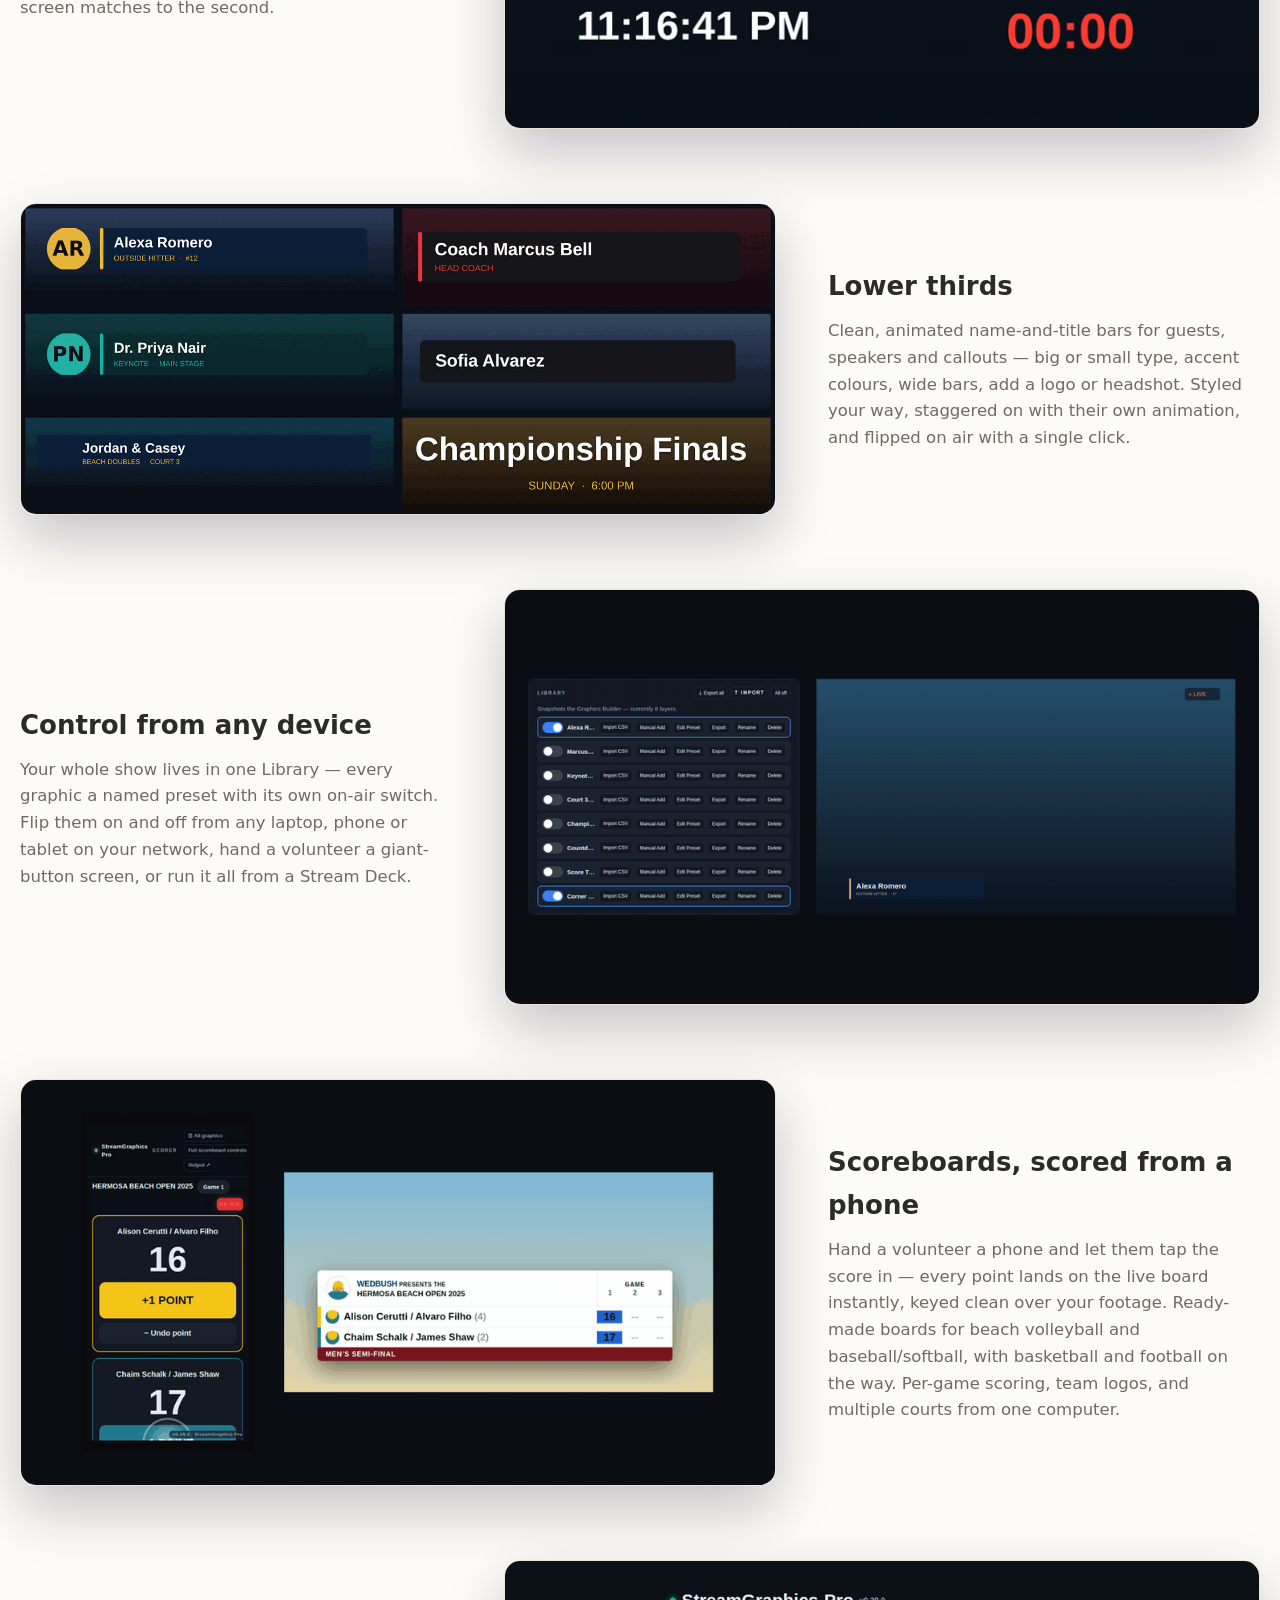
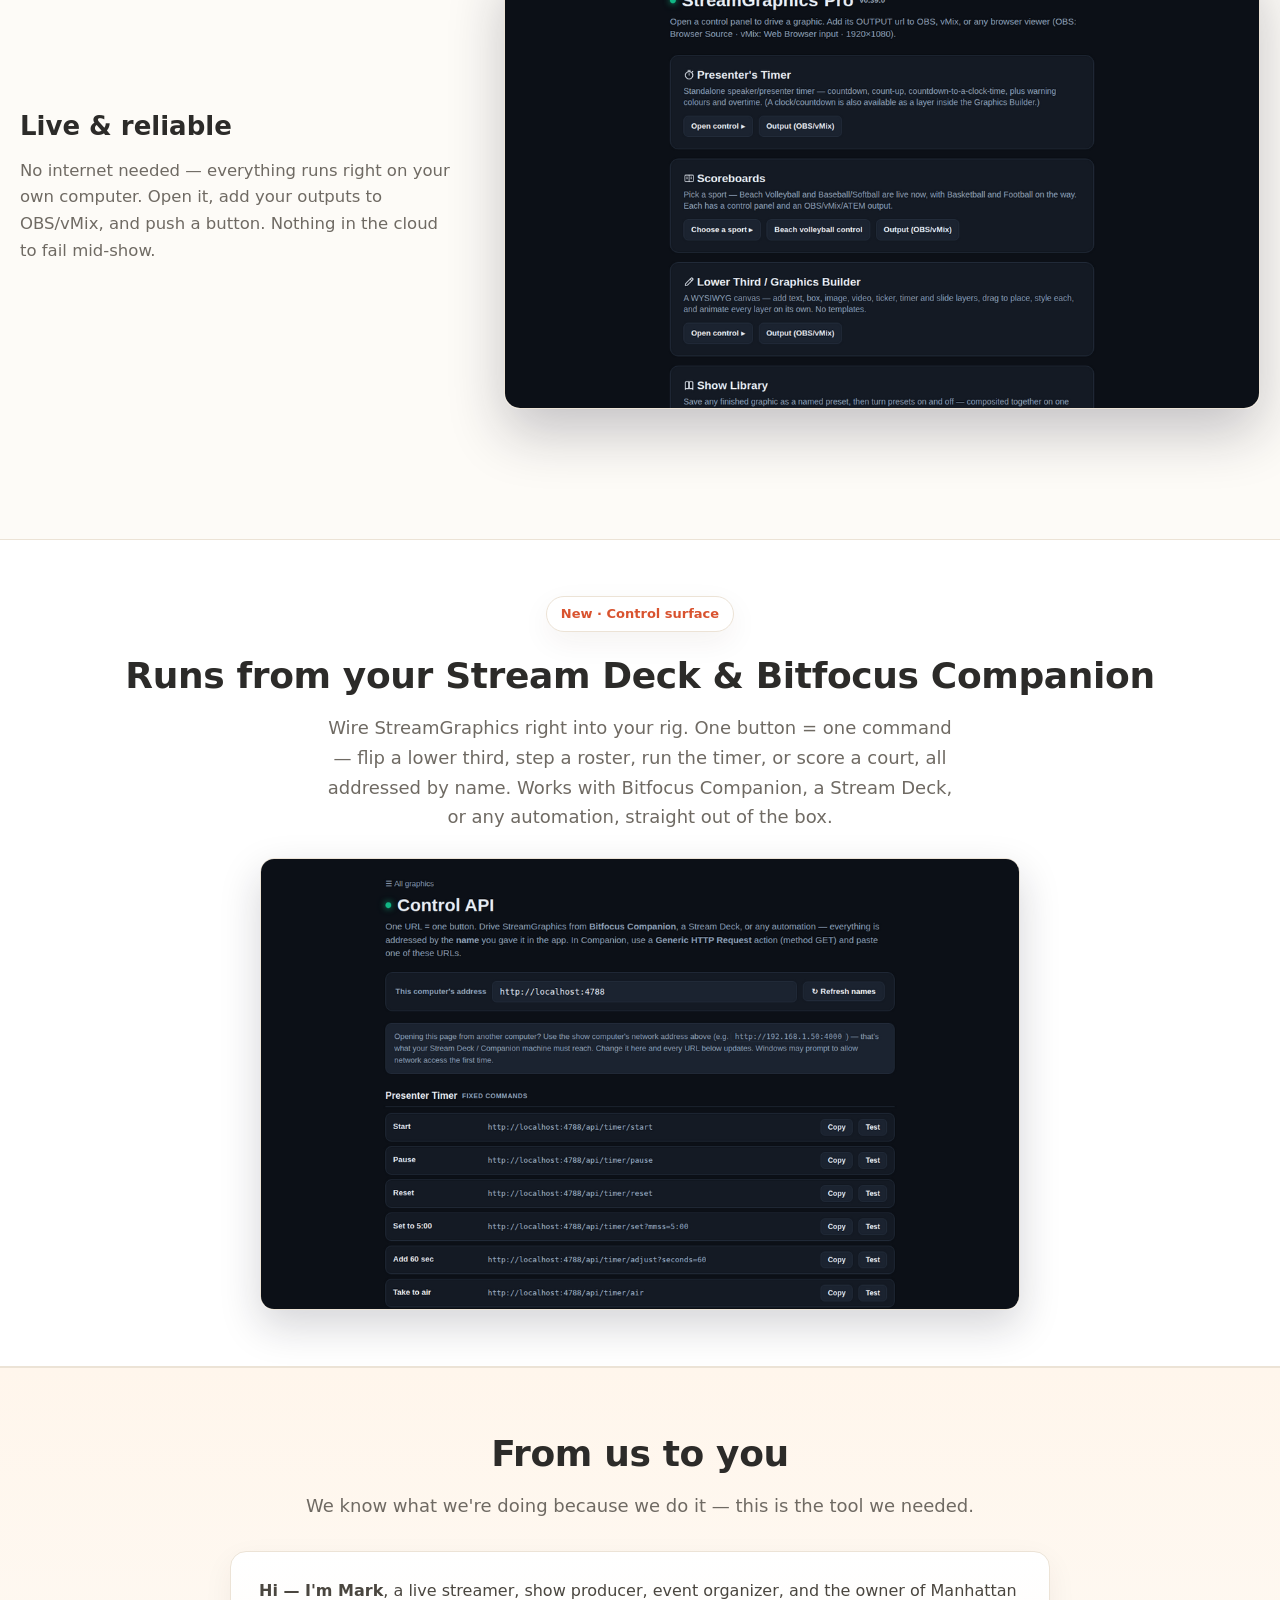
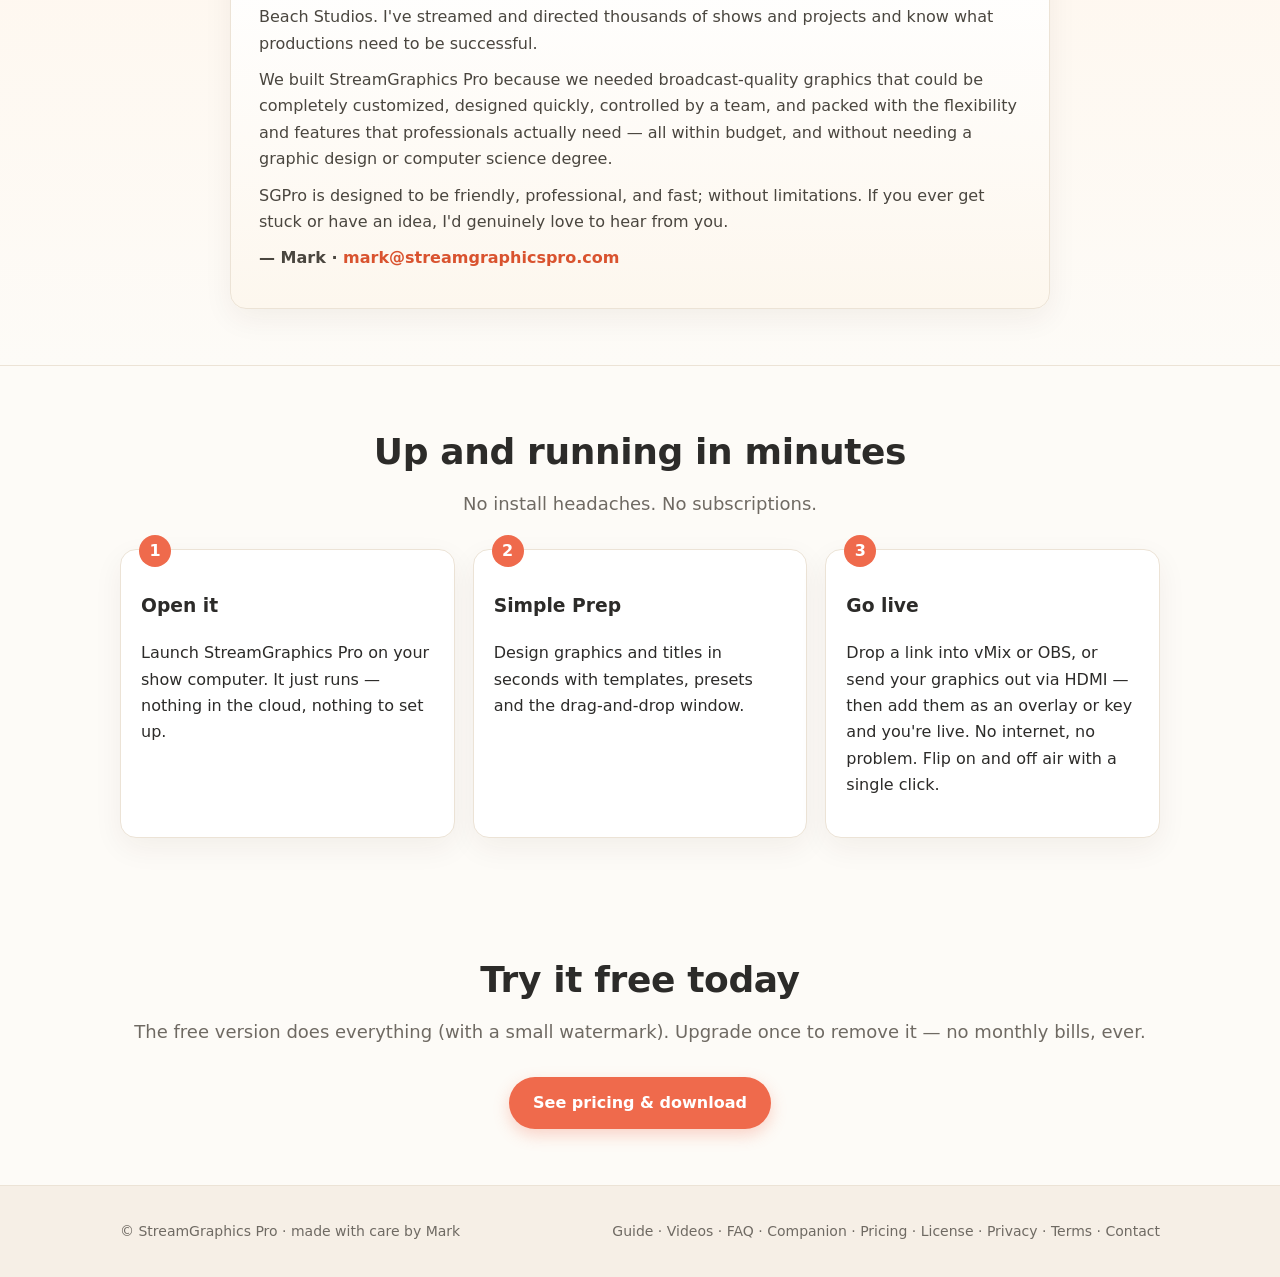
==== commit 55ce6068: "Dark hero on the home page, from Mark's mock-up The old hero was a wall of text next to one flat sti" ====
--- a/index.html
+++ b/index.html
@@ -8,17 +8,127 @@
 <link rel="icon" href="data:image/svg+xml,%3Csvg xmlns='http://www.w3.org/2000/svg' viewBox='0 0 64 64'%3E%3Ccircle cx='32' cy='32' r='30' fill='%23ef6a4c'/%3E%3C/svg%3E">
 <link rel="stylesheet" href="site.css">
 <style>
-  .hero-grid{display:flex;gap:44px;align-items:center;text-align:left;max-width:1180px}
-  .hero-copy{flex:1;min-width:0}
-  .hero-art{flex:1.18;min-width:0}
-  @media(min-width:861px){.hero-art{margin-top:100px}}  /* drop the image down so it sits level with the body text */
-  .hero-art img{width:100%;height:auto;border-radius:16px;box-shadow:0 26px 64px rgba(20,20,40,.28);border:1px solid var(--line);display:block}
-  .hero-copy p.sub{margin-left:0;margin-right:0;max-width:none}
-  .hero-copy .cta{justify-content:flex-start}
-  .bigfor{margin:2px 0 22px;font-size:clamp(19px,2.6vw,30px);font-weight:900;letter-spacing:.01em;line-height:1.12;
-    background:linear-gradient(90deg,#ef6a4c,#f4a63c);-webkit-background-clip:text;background-clip:text;color:transparent}
-  .bigfor .amp{color:var(--muted);-webkit-text-fill-color:var(--muted);font-weight:700;font-size:.7em}
-  @media(max-width:860px){.hero-grid{flex-direction:column;text-align:center}.hero-copy .cta{justify-content:center}.hero-art{width:100%}}
+  /* ============================ HERO ============================
+   * Dark, so the graphics in it read as graphics-over-video rather than pictures on a page.
+   * Everything below the hero stays warm and light — the switchbar at the bottom is the bridge.
+   *
+   * The palette is the SITE's coral/amber, not a new colour. A dark panel makes coral brighter
+   * than a cream one does, so the brand gets louder here, not quieter — and the logo, the
+   * buttons and every other page still match. */
+  .hero{
+    position:relative; padding:0; text-align:left; overflow:hidden;
+    background:var(--ink); color:#fff;
+  }
+  /* Ambient light. Two soft pools rather than a flat fill, so the panel has some depth behind
+   * the monitors instead of looking like a black rectangle. Pointer-events off — these sit
+   * above the background but must never eat a click meant for a button. */
+  .hero .glow,.hero .glow2,.hero .grain{position:absolute;pointer-events:none}
+  .hero .glow{top:-240px;right:-180px;width:860px;height:860px;z-index:0;
+    background:radial-gradient(circle,rgba(239,106,76,.30) 0%,rgba(239,106,76,.10) 38%,rgba(239,106,76,0) 70%)}
+  .hero .glow2{bottom:-260px;left:-220px;width:740px;height:740px;z-index:0;
+    background:radial-gradient(circle,rgba(244,166,60,.18) 0%,rgba(244,166,60,0) 65%)}
+  /* A little film grain. Stops the big flat dark area from banding on cheap monitors. */
+  .hero .grain{inset:0;z-index:1;opacity:.05;
+    background-image:url("data:image/svg+xml,%3Csvg xmlns='http://www.w3.org/2000/svg' width='140' height='140'%3E%3Cfilter id='n'%3E%3CfeTurbulence type='fractalNoise' baseFrequency='0.9' numOctaves='2' stitchTiles='stitch'/%3E%3C/filter%3E%3Crect width='100%25' height='100%25' filter='url(%23n)'/%3E%3C/svg%3E")}
+
+  /* Copy column is the wider one. The site runs on the system UI font, which is a good deal
+   * wider than the display face in the mock-up, so the headline needs the extra room to keep a
+   * big type size without collapsing into four short lines. */
+  .hero-grid{position:relative;z-index:2;display:grid;grid-template-columns:1.1fr 1fr;gap:36px;
+    align-items:center;max-width:1180px;padding-top:70px;padding-bottom:44px}
+  .hero-grid>*{min-width:0}
+
+  .hero .pill{background:rgba(239,106,76,.14);border:1px solid rgba(239,106,76,.45);color:#ffb9a4;
+    box-shadow:none;font-size:12px;letter-spacing:.14em;text-transform:uppercase;padding:6px 13px;
+    display:inline-flex;align-items:center;gap:8px;margin-bottom:22px}
+  .hero .pill .dot{width:6px;height:6px;border-radius:50%;background:var(--accent);animation:sgpulse 1.4s infinite}
+  @keyframes sgpulse{0%,100%{opacity:1}50%{opacity:.25}}
+
+  /* No hard <br> in the headline. text-wrap:balance evens the lines out itself, and at a
+   * hand-placed break the last line strands a single word the moment the font or the window
+   * changes. Browsers without balance just wrap normally, which is fine. */
+  .hero h1{font-size:clamp(32px,3.9vw,48px);line-height:1.06;margin:0 0 20px;letter-spacing:-.015em;
+    color:#fff;text-wrap:balance}
+  .hero h1 .hl{background:linear-gradient(100deg,#fff 0%,#ffd9c9 38%,var(--accent) 100%);
+    -webkit-background-clip:text;background-clip:text;color:transparent}
+  .hero p.sub{font-size:17.5px;line-height:1.62;color:#c9ccd4;max-width:530px;margin:0 0 12px}
+  .hero .byline{font-weight:700;color:var(--accent2);font-size:15px;margin:0 0 26px}
+  .hero .cta{justify-content:flex-start;margin-bottom:24px}
+  .hero .btn.alt{background:transparent;color:#fff;border:1px solid #3a3f4c}
+  .hero .btn.alt:hover{border-color:#5f6572;background:rgba(255,255,255,.04)}
+  .hero .btn.alt .play{display:inline-block;width:9px;height:9px;border-radius:50%;background:#3ddc97;
+    box-shadow:0 0 0 3px rgba(61,220,151,.25);margin-right:8px;vertical-align:middle}
+  .trust{display:flex;gap:20px;flex-wrap:wrap;font-size:13px;color:#8b92a0}
+  .trust span{display:flex;align-items:center;gap:6px}
+  .trust .tick{color:#3ddc97;font-weight:800}
+
+  /* ---- capability ticker ----
+   * Full-bleed across the whole hero, not just the text column. The mock-up had it inside the
+   * column, which chopped a word in half at the column edge; running it wall to wall also
+   * reads far more like the real thing.
+   *
+   * THREE identical groups, sliding exactly -33.3333% — one group's width. At every moment two
+   * whole groups are still on the strip, so it is always wider than the screen and the loop
+   * never opens a gap at the right-hand edge. Two groups was not enough: one group is about
+   * 2100px, and on a wide monitor the strip would run out mid-cycle and show a bare patch.
+   * If you edit the list, edit ALL THREE copies or the loop will visibly jump. */
+  .ticker-wrap{position:relative;z-index:2;border-top:1px solid var(--line-d);border-bottom:1px solid var(--line-d);
+    overflow:hidden;padding:13px 0;
+    -webkit-mask-image:linear-gradient(90deg,transparent,#000 5%,#000 95%,transparent);
+            mask-image:linear-gradient(90deg,transparent,#000 5%,#000 95%,transparent)}
+  .ticker{display:flex;width:max-content;animation:sgscroll 46s linear infinite}
+  .tk{display:flex;flex:none;align-items:center;white-space:nowrap}
+  .ticker b{font:600 12px/1 ui-monospace,'Cascadia Mono','Consolas',monospace;letter-spacing:.14em;color:#c9ccd4}
+  .ticker i{font-style:normal;color:var(--accent);margin:0 26px;font-size:12px}
+  @keyframes sgscroll{from{transform:translateX(0)}to{transform:translateX(-33.3333%)}}
+
+  /* ---- fanned monitor stack ----
+   * Three outputs at once instead of one still image, with tally lights. This is the bit that
+   * says "broadcast" to the people buying it. Absolutely positioned inside a fixed-height box,
+   * so the heights below are tied to the widths — change one, check the others. */
+  .stack{position:relative;height:470px;z-index:2}
+  .mon{position:absolute;background:var(--panel-d);border:1px solid var(--line-d);border-radius:9px;
+    padding:11px;box-shadow:0 30px 60px rgba(0,0,0,.5)}
+  .mon img{width:100%;display:block;border-radius:4px;background:#000}
+  .mon-bar{display:flex;align-items:center;justify-content:space-between;margin-bottom:9px}
+  .mon-tag{font:600 9.5px/1 ui-monospace,'Cascadia Mono','Consolas',monospace;letter-spacing:.12em;color:#8b92a0}
+  .tally{display:flex;align-items:center;gap:5px;color:#fff;font:800 9.5px/1 ui-monospace,'Cascadia Mono','Consolas',monospace;
+    letter-spacing:.08em;padding:4px 7px;border-radius:3px}
+  .tally.live{background:#e0392f}
+  .tally.pgm{background:var(--panel2-d);color:#8b92a0;border:1px solid var(--line-d)}
+  .tally .pulse{width:5px;height:5px;border-radius:50%;background:#fff;animation:sgpulse 1.4s infinite}
+  .mon-back{width:286px;right:0;top:4px;transform:rotate(7deg);opacity:.88;z-index:1}
+  .mon-mid{width:286px;left:0;top:56px;transform:rotate(-6deg);opacity:.94;z-index:2}
+  /* Sits low and right so the two behind it still show their own graphic. If you widen this
+   * one, drop its top as well or it swallows the middle screen entirely. */
+  .mon-front{width:360px;left:104px;top:196px;z-index:3;border-color:rgba(239,106,76,.42)}
+
+  /* ---- the bridge into the light part of the page ---- */
+  .switchbar{position:relative;z-index:2;background:var(--panel2-d);border-top:1px solid var(--line-d);padding:19px 0}
+  .switchbar .wrap{display:flex;align-items:center;justify-content:center;gap:12px;flex-wrap:wrap}
+  .switchbar .label{color:#8b92a0;font:600 11px/1 ui-monospace,'Cascadia Mono','Consolas',monospace;letter-spacing:.1em;margin-right:4px}
+  .chip{border:1px solid var(--line-d);color:#dfe1e6;font-size:13px;font-weight:700;padding:7px 14px;border-radius:6px}
+
+  @media(max-width:940px){
+    .hero-grid{grid-template-columns:1fr;padding-top:52px}
+    .stack{height:400px}
+    .mon-back{width:232px}.mon-mid{width:242px}.mon-front{width:300px;left:40px;top:152px}
+  }
+  @media(max-width:560px){
+    .stack{height:330px}
+    .mon-back{display:none}
+    .mon-mid{width:214px;top:16px;left:0}
+    .mon-front{width:258px;left:58px;top:104px}
+    /* Everything in the hero stays left-aligned on phones. Centring just the buttons under
+     * left-aligned text reads as a mistake. */
+    .hero .cta{justify-content:flex-start}
+  }
+  /* Respect the OS "reduce motion" switch. A marquee is exactly the kind of thing that makes
+   * some people feel ill, and it costs nothing to hold it still for them. */
+  @media(prefers-reduced-motion:reduce){
+    .ticker{animation:none}
+    .hero .pill .dot,.tally .pulse{animation:none}
+  }
   #in-action{padding-top:6px}
   #in-action .wrap{max-width:1280px}
   .showrow{display:flex;gap:52px;align-items:center;margin:0 0 74px}
@@ -47,20 +157,58 @@
   </nav>
 </div></header>
 
-<div class="hero"><div class="wrap hero-grid">
-  <div class="hero-copy">
-    <span class="pill">Live broadcast graphics</span>
-    <h1>Beautiful live graphics.<br>Fast, simple &amp; friendly.</h1>
-    <div class="bigfor">MADE FOR OBS <span class="amp">·</span> vMIX <span class="amp">·</span> ATEM <span class="amp">·</span> SWITCHERS</div>
-    <p class="sub">Lower thirds, scoreboards, images, countdowns, timers, slides and score bugs — designed your way and controlled from any device on your network. The entire app lives on your own computer, so there's nothing to worry about. Buy once, own forever. No monthly fees. No expiration date. Just clean graphics that make you look great.</p>
-    <p class="sub" style="font-weight:700;color:var(--accent-dk);margin-top:-6px">Built by video professionals, for video professionals.</p>
-    <div class="cta">
-      <a class="btn" href="get-started.php">Try it free</a>
-      <a class="btn alt" href="tutorials.html">Watch a quick video</a>
+<div class="hero">
+  <div class="glow"></div><div class="glow2"></div><div class="grain"></div>
+
+  <div class="wrap hero-grid">
+    <div class="hero-copy">
+      <span class="pill"><span class="dot"></span>Live broadcast graphics</span>
+      <h1>Graphics that go <span class="hl">on air</span>, not just on screen.</h1>
+      <p class="sub">Lower thirds, scoreboards, timers, tickers and slides — designed your way and flipped live from any device on your network. Runs on your own computer. Buy once, own forever, no monthly fees.</p>
+      <p class="byline">Built by video professionals, for video professionals.</p>
+      <div class="cta">
+        <a class="btn" href="get-started.php">Try it free</a>
+        <a class="btn alt" href="tutorials.html"><span class="play"></span>Watch a quick video</a>
+      </div>
+      <div class="trust">
+        <span><span class="tick">✓</span>No subscription</span>
+        <span><span class="tick">✓</span>Runs offline</span>
+        <span><span class="tick">✓</span>Buy once, own forever</span>
+      </div>
     </div>
-  </div>
-  <div class="hero-art"><img src="img/hero.png?v=9" alt="A StreamGraphics Pro beach volleyball scoreboard keyed over live footage" fetchpriority="high"></div>
-</div></div>
+
+    <!-- Three outputs at once, with tally lights, instead of one flat still. -->
+    <div class="stack">
+      <div class="mon mon-back">
+        <div class="mon-bar"><span class="mon-tag">AUX 2</span><span class="tally pgm">PREVIEW</span></div>
+        <img src="img/lower-thirds.png?v=9" alt="Several lower third styles built in StreamGraphics Pro" loading="lazy">
+      </div>
+      <div class="mon mon-mid">
+        <div class="mon-bar"><span class="mon-tag">AUX 1</span><span class="tally pgm">PREVIEW</span></div>
+        <img src="img/timer.gif?v=9" alt="Countdown, count-up and clock timers running" loading="lazy">
+      </div>
+      <div class="mon mon-front">
+        <div class="mon-bar"><span class="mon-tag">PGM OUT</span><span class="tally live"><span class="pulse"></span>ON AIR</span></div>
+        <img src="img/hero.png?v=9" alt="A StreamGraphics Pro beach volleyball scoreboard keyed over live footage" fetchpriority="high">
+      </div>
+    </div>
+  </div>
+
+  <!-- Three IDENTICAL groups. The animation slides one group's width. Edit all three. -->
+  <div class="ticker-wrap"><div class="ticker">
+    <span class="tk"><b>LOWER THIRDS</b><i>/</i><b>SCOREBOARDS</b><i>/</i><b>TIMERS &amp; CLOCKS</b><i>/</i><b>TICKERS</b><i>/</i><b>SLIDES</b><i>/</i><b>SCORE BUGS</b><i>/</i><b>BULLET BUILDS</b><i>/</i><b>SPREADSHEETS</b><i>/</i><b>COUNTDOWNS</b><i>/</i><b>SPEAKER TIMER</b><i>/</i><b>IMAGES &amp; LOGOS</b><i>/</i><b>CHROMA KEY</b><i>/</i><b>STREAM DECK</b><i>/</i></span>
+    <span class="tk"><b>LOWER THIRDS</b><i>/</i><b>SCOREBOARDS</b><i>/</i><b>TIMERS &amp; CLOCKS</b><i>/</i><b>TICKERS</b><i>/</i><b>SLIDES</b><i>/</i><b>SCORE BUGS</b><i>/</i><b>BULLET BUILDS</b><i>/</i><b>SPREADSHEETS</b><i>/</i><b>COUNTDOWNS</b><i>/</i><b>SPEAKER TIMER</b><i>/</i><b>IMAGES &amp; LOGOS</b><i>/</i><b>CHROMA KEY</b><i>/</i><b>STREAM DECK</b><i>/</i></span>
+    <span class="tk"><b>LOWER THIRDS</b><i>/</i><b>SCOREBOARDS</b><i>/</i><b>TIMERS &amp; CLOCKS</b><i>/</i><b>TICKERS</b><i>/</i><b>SLIDES</b><i>/</i><b>SCORE BUGS</b><i>/</i><b>BULLET BUILDS</b><i>/</i><b>SPREADSHEETS</b><i>/</i><b>COUNTDOWNS</b><i>/</i><b>SPEAKER TIMER</b><i>/</i><b>IMAGES &amp; LOGOS</b><i>/</i><b>CHROMA KEY</b><i>/</i><b>STREAM DECK</b><i>/</i></span>
+  </div></div>
+
+  <div class="switchbar"><div class="wrap">
+    <span class="label">BUILT FOR</span>
+    <span class="chip">OBS</span>
+    <span class="chip">vMix</span>
+    <span class="chip">ATEM</span>
+    <span class="chip">+ any hardware switcher</span>
+  </div></div>
+</div>
 
 <section id="features"><div class="wrap">
   <div class="center"><h2>Titles and Overlays Your Way, Easy &amp; Fast!</h2><p class="lead">One incredible tool for your whole show.</p></div>
--- a/site.css
+++ b/site.css
@@ -10,6 +10,13 @@
   --accent:#ef6a4c;        /* friendly warm coral */
   --accent-dk:#d9532f;
   --accent2:#f4a63c;       /* warm amber */
+  /* Dark surfaces. The nav and the home-page hero sit on these; the rest of the site stays
+   * warm and light. Slightly blue-black rather than brown-black, so the coral above reads as
+   * coral and not as rust. */
+  --ink:#101319;
+  --panel-d:#191d26;
+  --panel2-d:#1f242f;
+  --line-d:#2b3240;
   --radius:16px;
   --shadow:0 10px 30px rgba(60,40,20,.06);
 }
@@ -24,17 +31,20 @@
 .btn.alt{background:#fff;color:var(--txt);border:1.5px solid var(--line);box-shadow:none}
 .btn.alt:hover{border-color:var(--accent)}
 
-header.nav{position:sticky;top:0;z-index:50;background:rgba(253,251,247,.9);backdrop-filter:blur(8px);border-bottom:1px solid var(--line)}
+/* The bar is dark on EVERY page, not just the home page. It has to be: the home hero is dark
+ * now, and a light bar sitting on it leaves a hard seam right under the logo. Doing it here
+ * rather than in index.html also keeps the whole site looking like one site. */
+header.nav{position:sticky;top:0;z-index:50;background:rgba(16,19,25,.92);backdrop-filter:blur(8px);border-bottom:1px solid var(--line-d)}
 header.nav .wrap{display:flex;align-items:center;gap:18px;height:64px}
-.brand{display:flex;align-items:center;gap:9px;font-weight:800;font-size:18px;color:var(--txt)}
+.brand{display:flex;align-items:center;gap:9px;font-weight:800;font-size:18px;color:#fff}
 .brand:hover{text-decoration:none}
 .brand .dot{width:12px;height:12px;border-radius:50%;background:var(--accent)}
 header.nav nav{margin-left:auto;display:flex;gap:20px;flex-wrap:wrap;align-items:center}
-header.nav nav a{color:var(--muted);font-weight:600;font-size:14px}
-header.nav nav a:hover,header.nav nav a.on{color:var(--txt);text-decoration:none}
+header.nav nav a{color:#98a0ae;font-weight:600;font-size:14px}
+header.nav nav a:hover,header.nav nav a.on{color:#fff;text-decoration:none}
 .navcta{background:var(--accent);color:#fff !important;padding:9px 16px;border-radius:999px;font-weight:800}
 .navcta:hover{background:var(--accent-dk)}
-.menubtn{display:none;margin-left:auto;background:#fff;border:1px solid var(--line);color:var(--txt);border-radius:8px;padding:6px 10px;font-size:18px;cursor:pointer}
+.menubtn{display:none;margin-left:auto;background:var(--panel2-d);border:1px solid var(--line-d);color:#fff;border-radius:8px;padding:6px 10px;font-size:18px;cursor:pointer}
 
 .hero{padding:80px 0 60px;text-align:center;background:radial-gradient(1100px 460px at 50% -8%,rgba(244,166,60,.20),transparent 62%),radial-gradient(900px 420px at 80% 0%,rgba(239,106,76,.14),transparent 60%)}
 .hero h1{font-size:clamp(34px,6vw,58px);line-height:1.06;margin:0 0 16px;letter-spacing:-.02em}
@@ -115,4 +125,4 @@
 footer{border-top:1px solid var(--line);padding:34px 0;color:var(--muted);font-size:14px;background:var(--panel2)}
 footer .wrap{display:flex;justify-content:space-between;gap:16px;flex-wrap:wrap}
 footer a{color:var(--muted)}
-@media(max-width:720px){header.nav nav{display:none;position:absolute;top:64px;left:0;right:0;background:var(--bg);border-bottom:1px solid var(--line);flex-direction:column;padding:12px 20px}header.nav nav.open{display:flex}.menubtn{display:block}}
+@media(max-width:720px){header.nav nav{display:none;position:absolute;top:64px;left:0;right:0;background:var(--ink);border-bottom:1px solid var(--line-d);flex-direction:column;padding:12px 20px}header.nav nav.open{display:flex}.menubtn{display:block}}
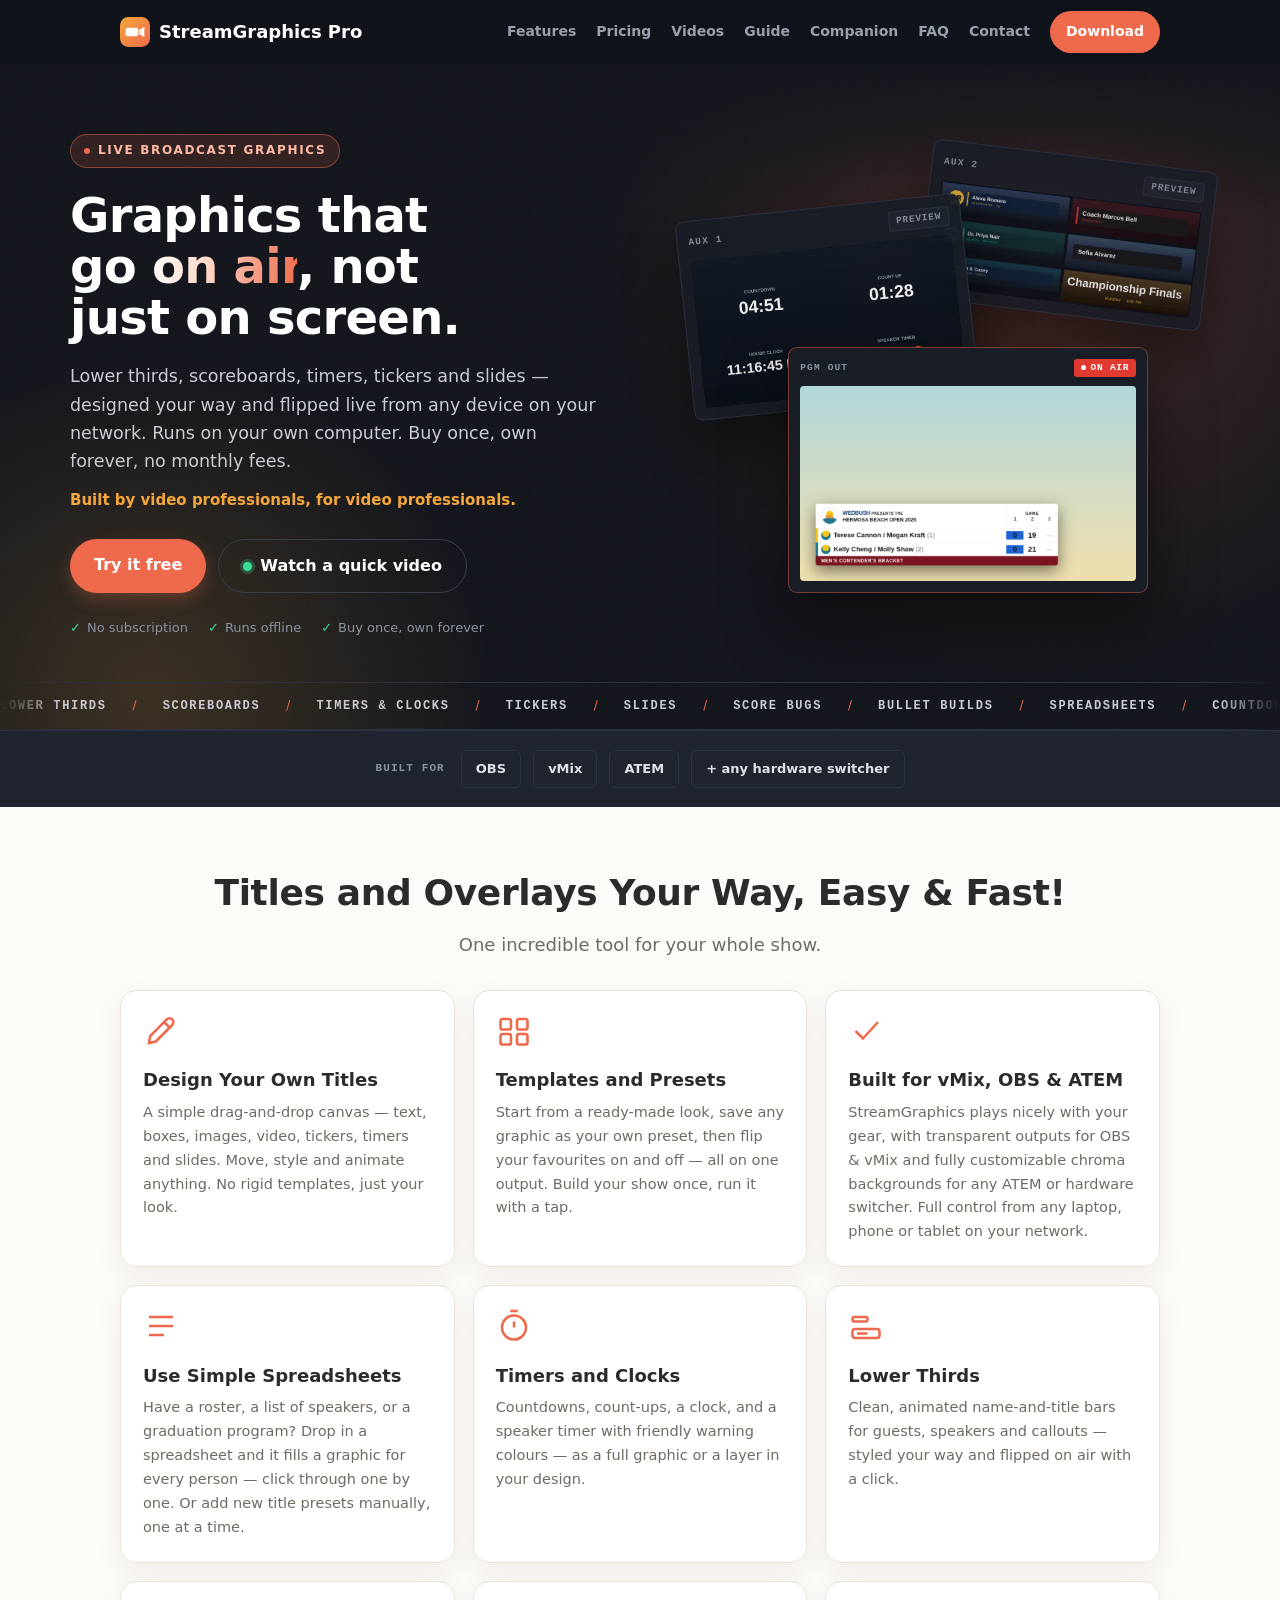
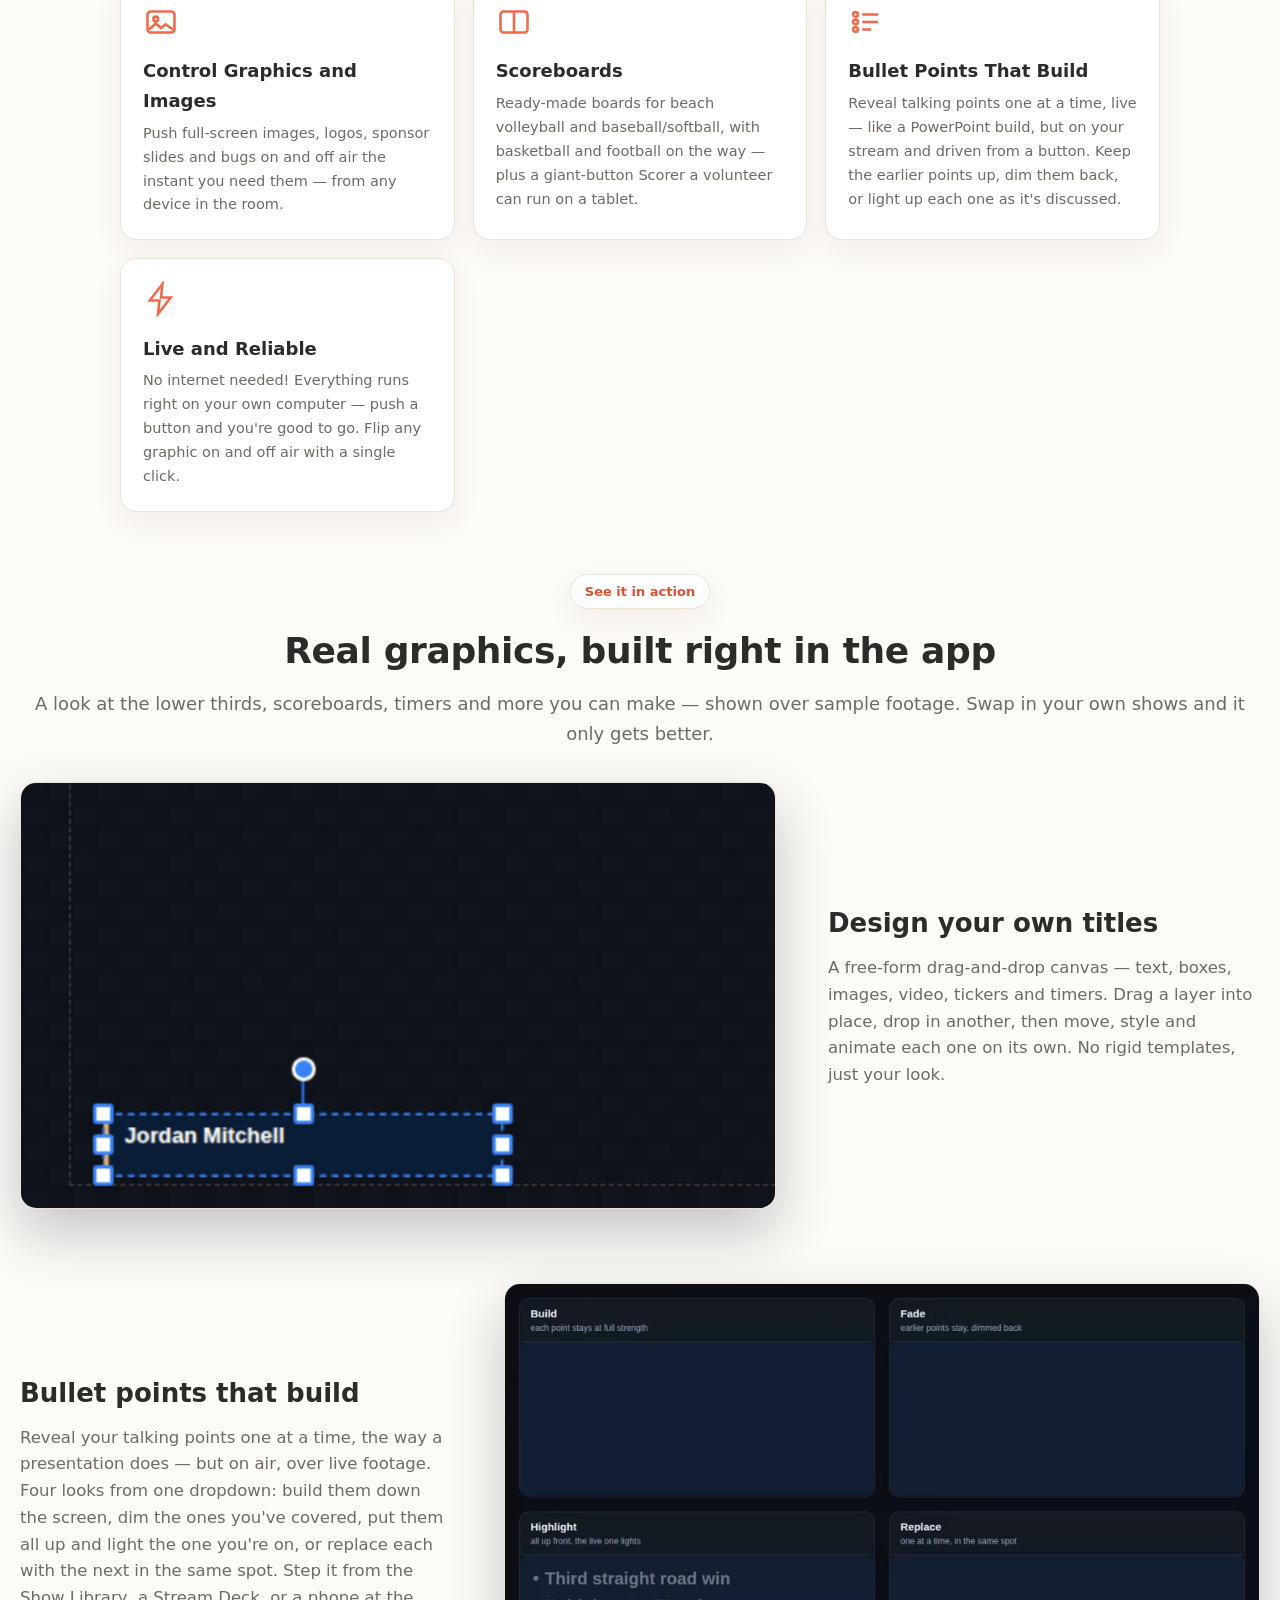
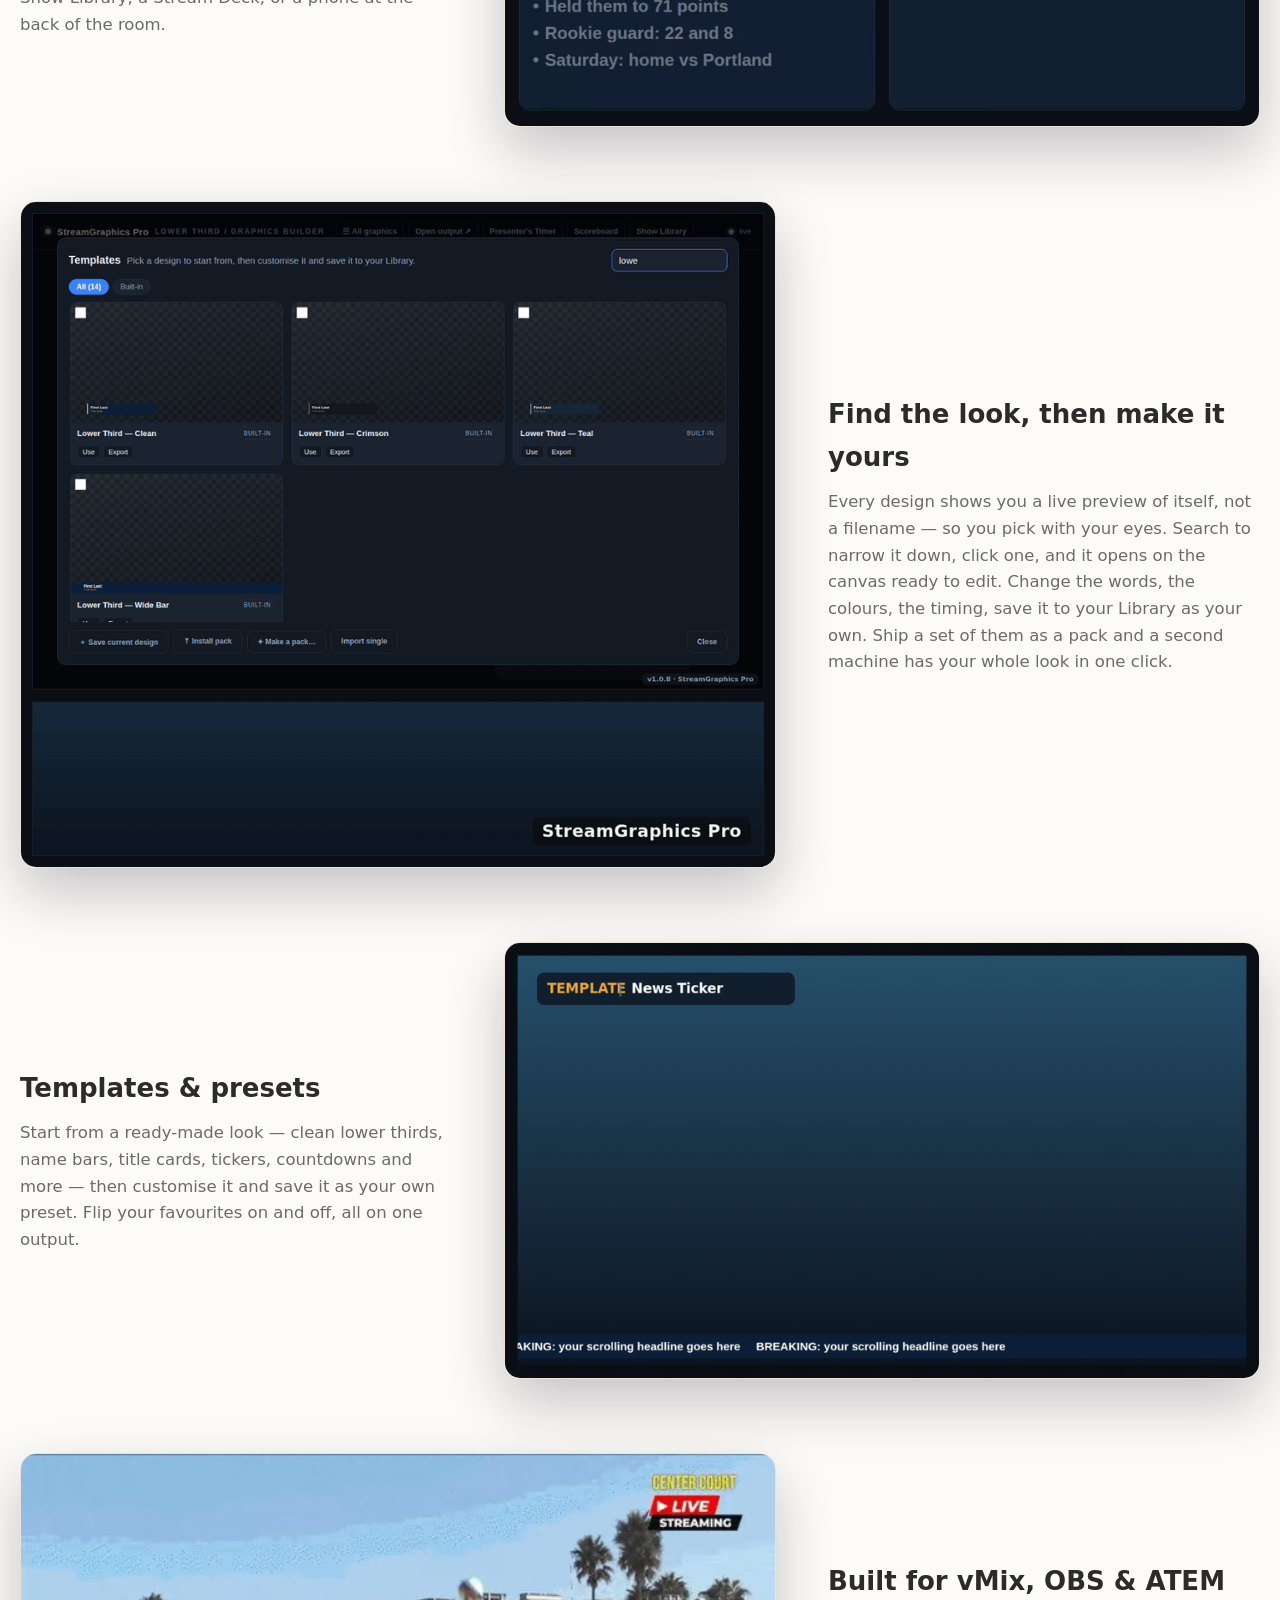
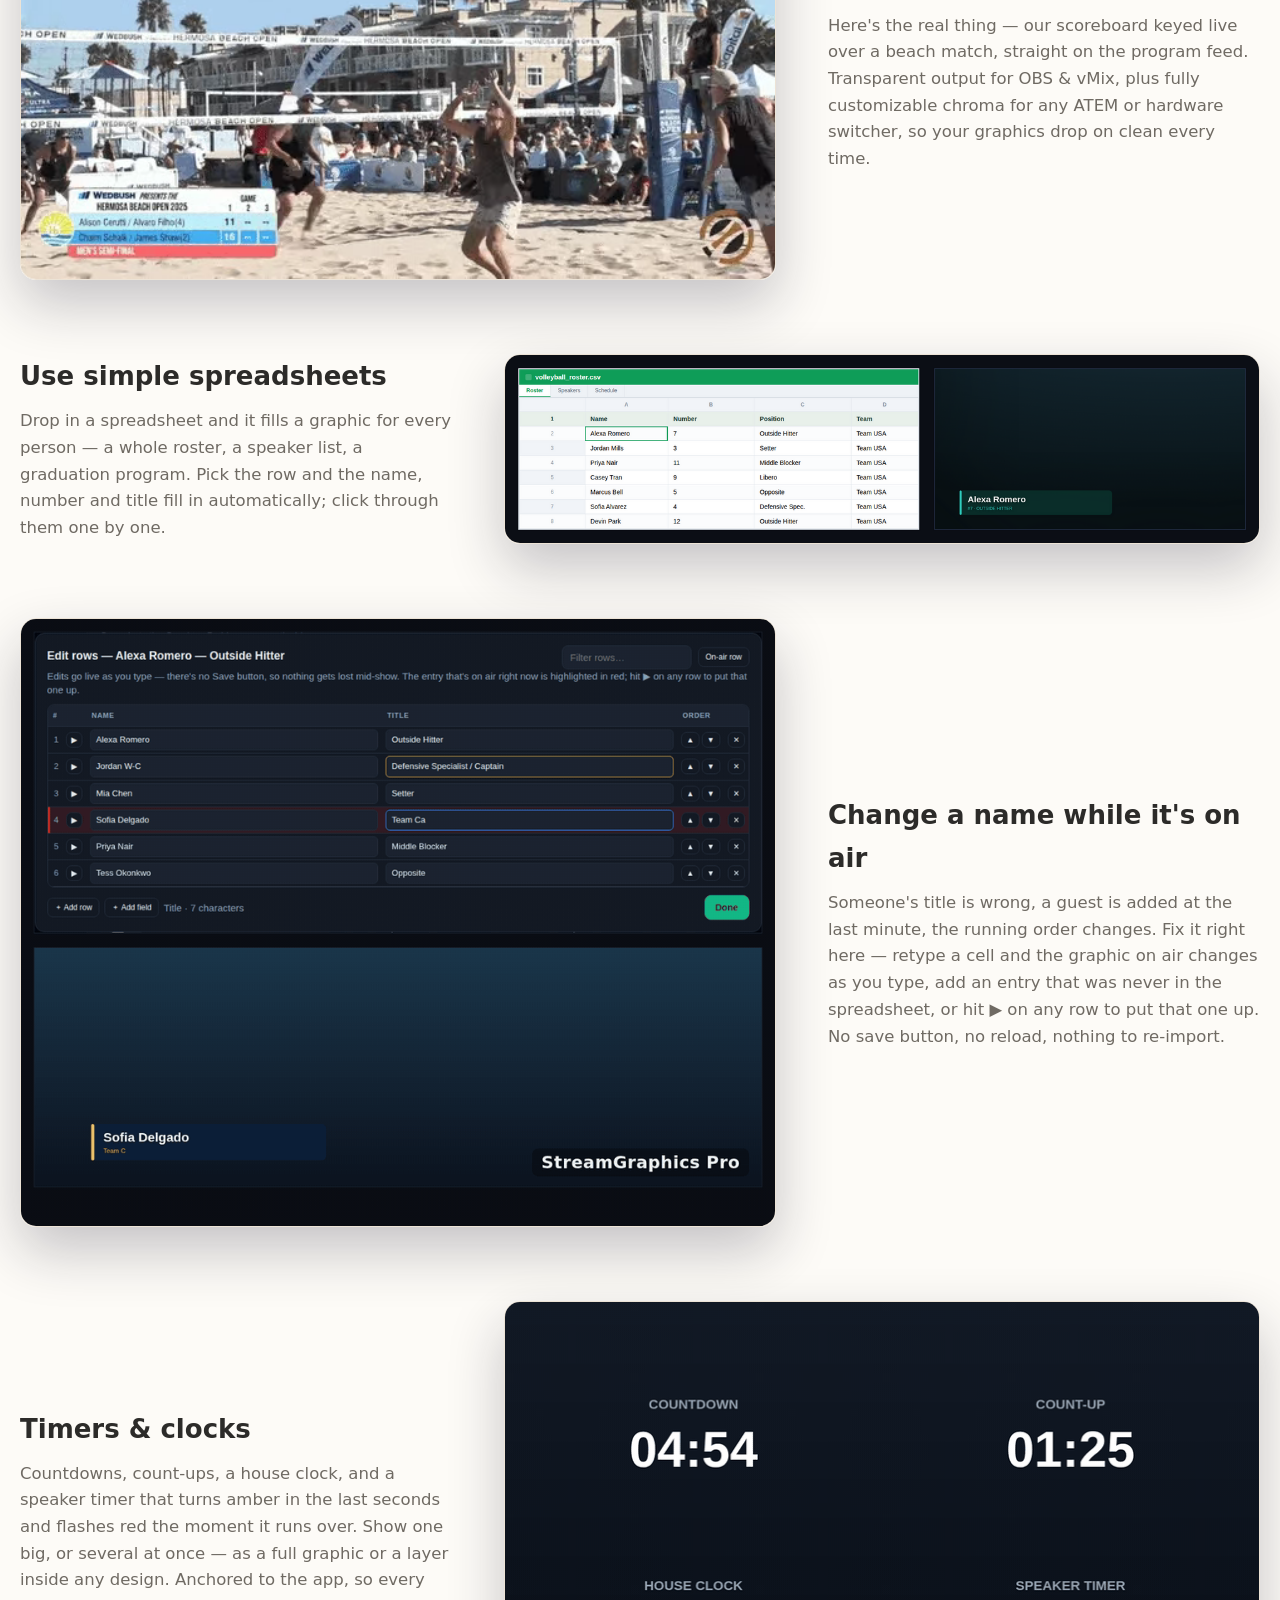
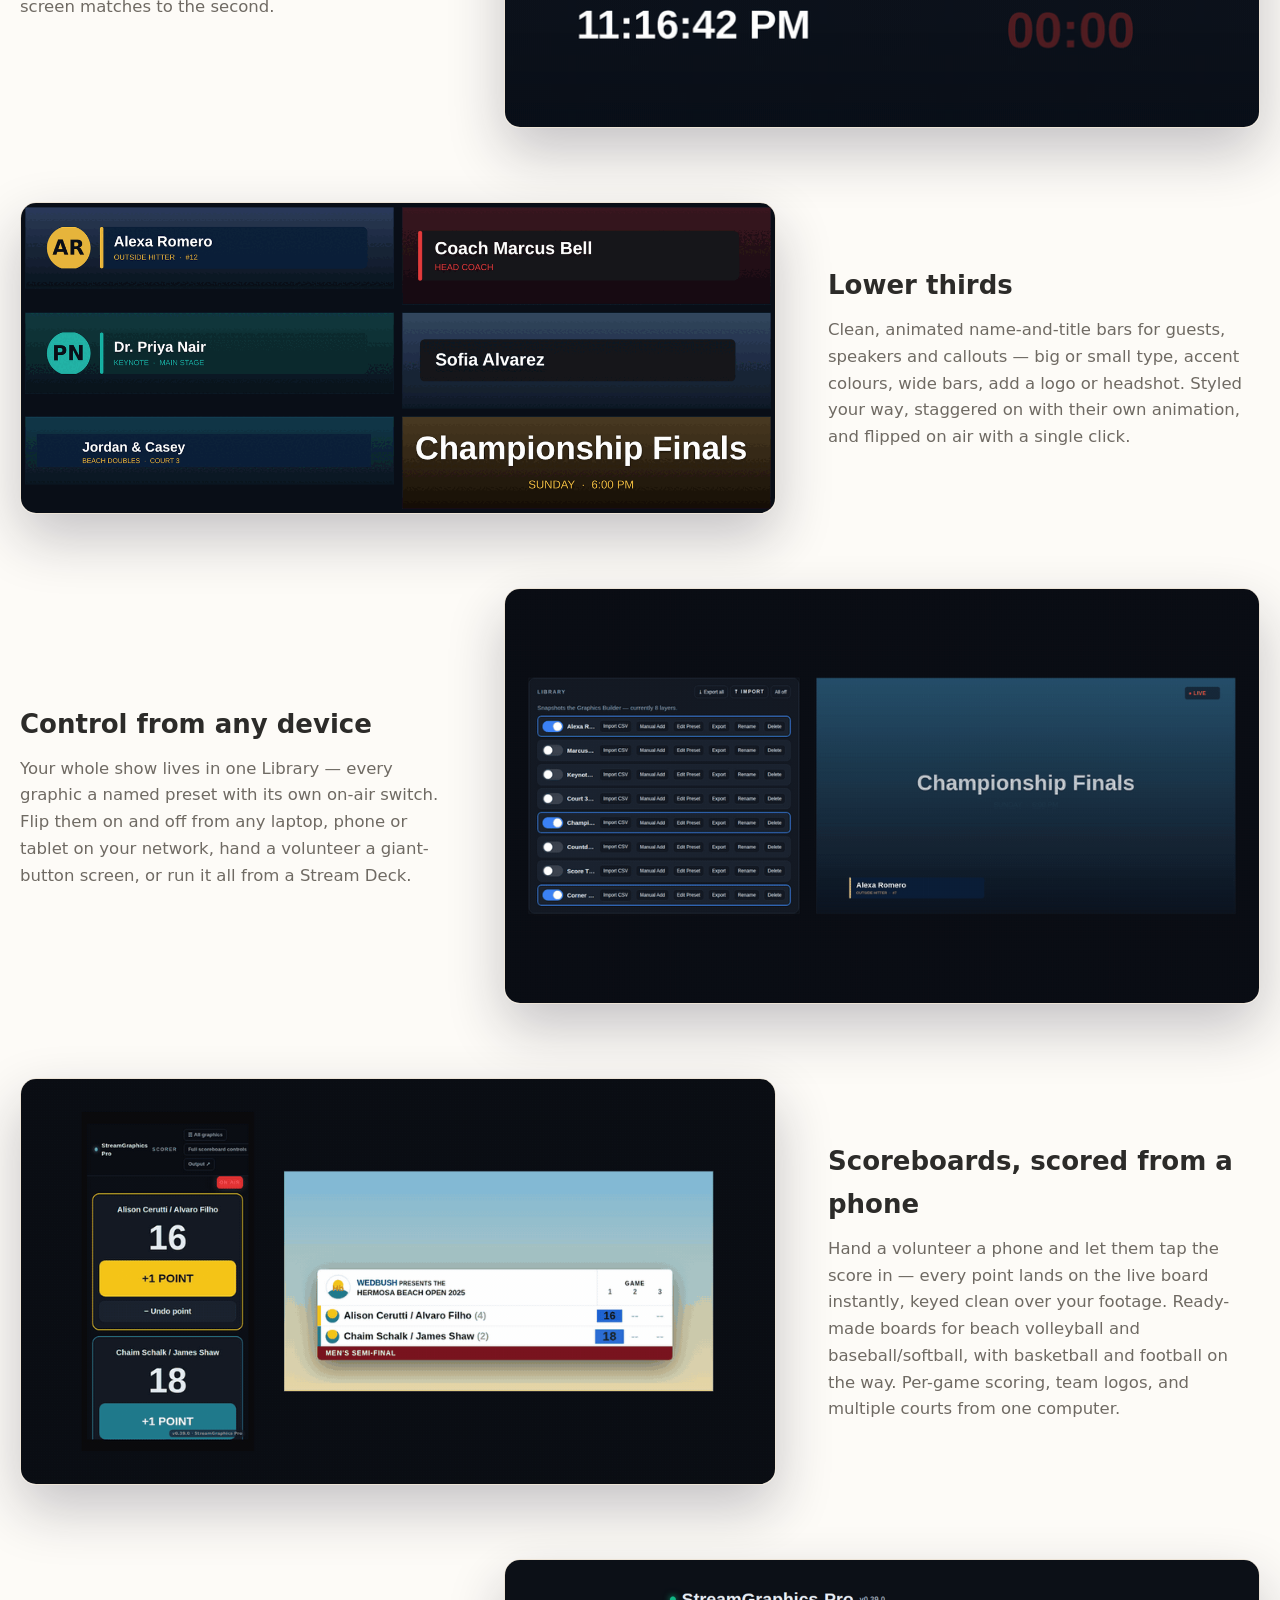
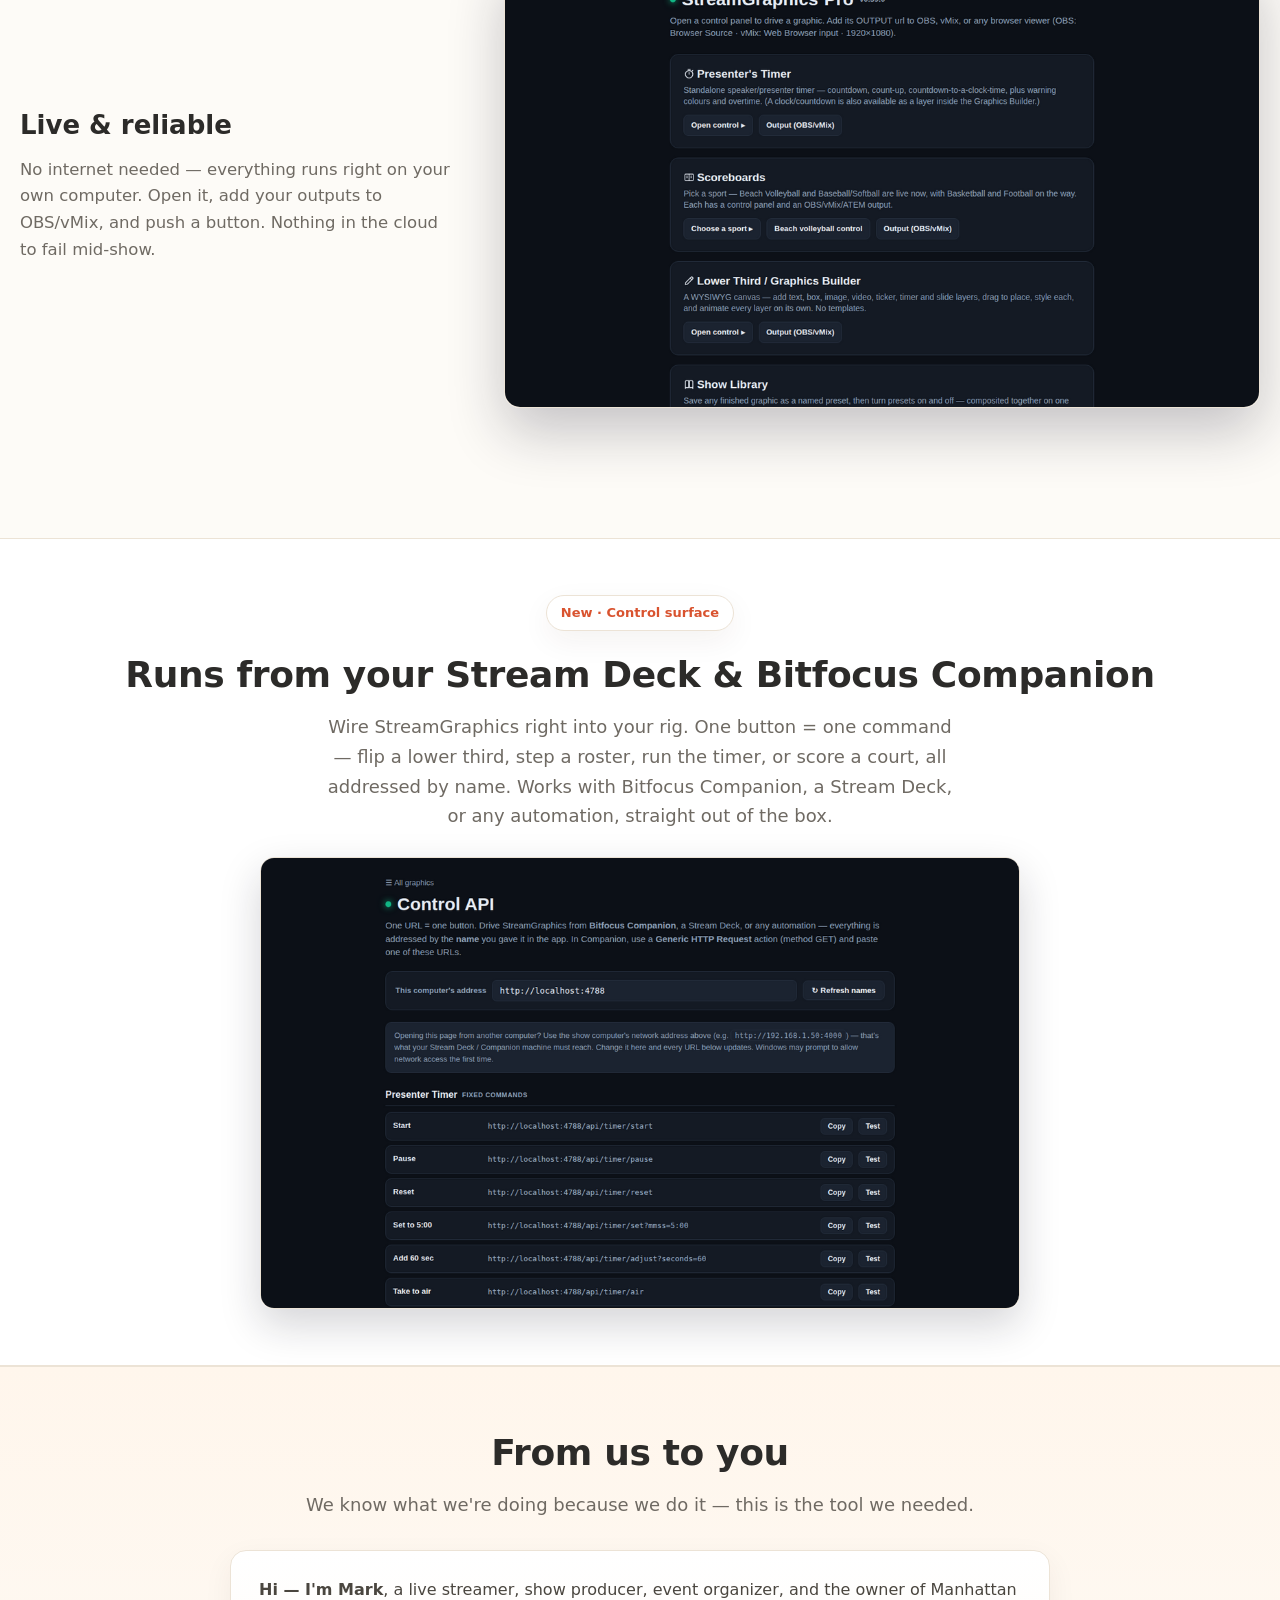
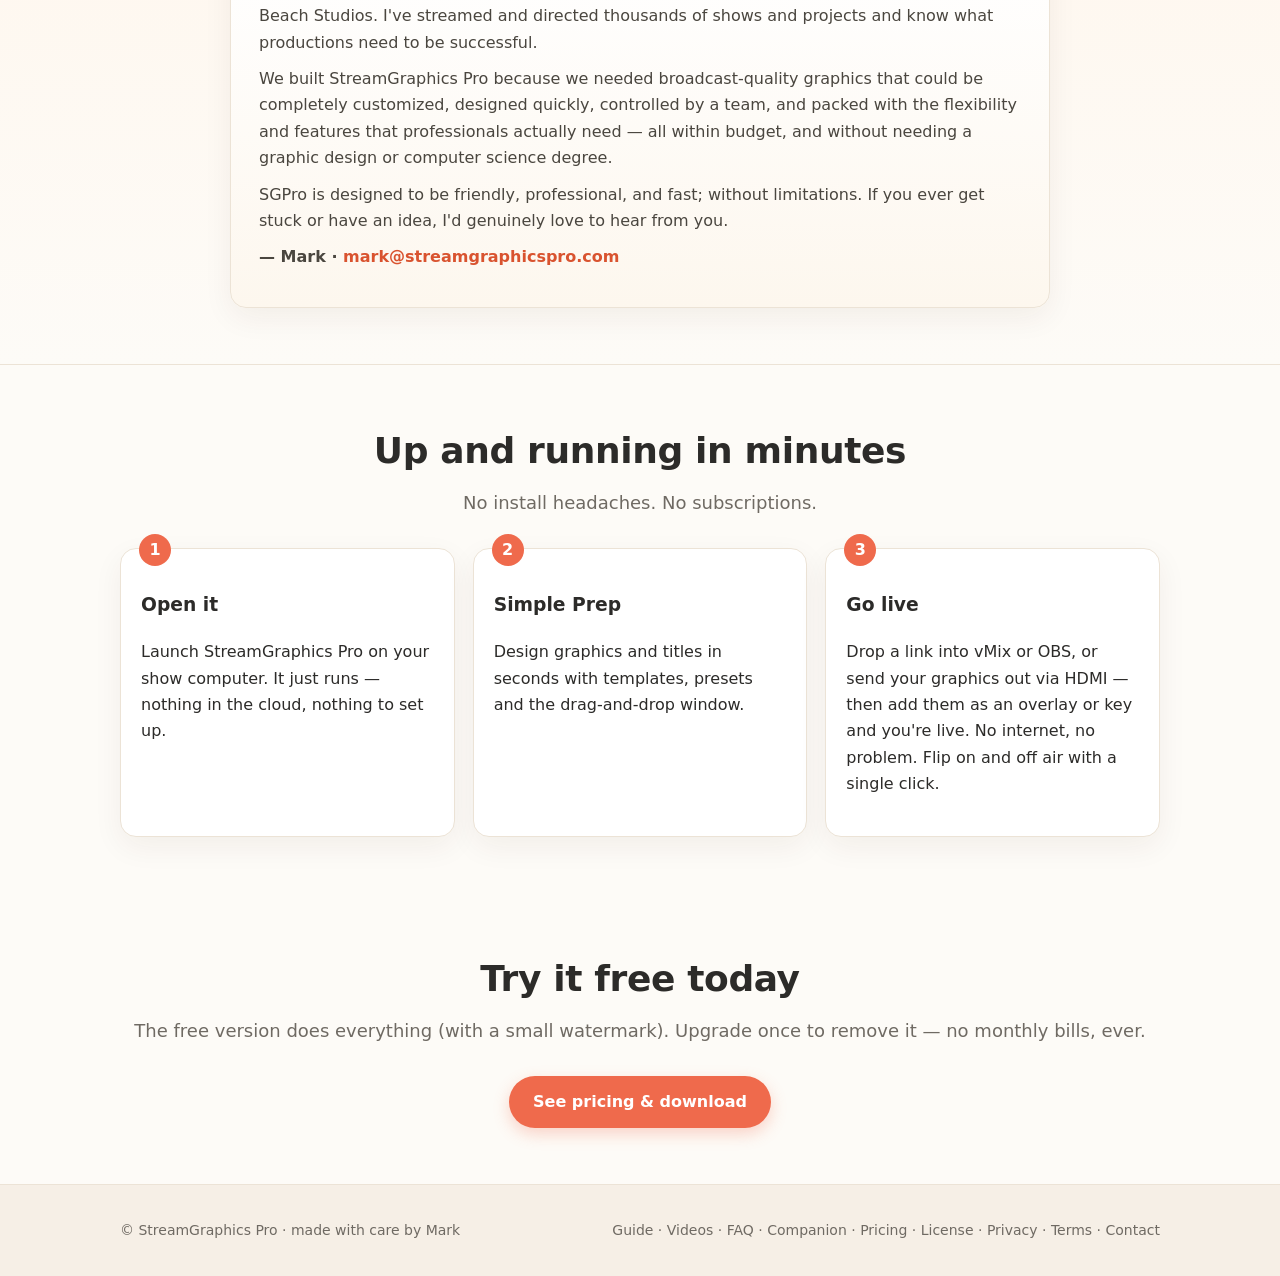
==== commit 571c6116: "Kill the grey band across the top of the home page, and point the update feed at 1.0.14 The nav bar " ====
--- a/index.html
+++ b/index.html
@@ -27,6 +27,17 @@
     background:radial-gradient(circle,rgba(239,106,76,.30) 0%,rgba(239,106,76,.10) 38%,rgba(239,106,76,0) 70%)}
   .hero .glow2{bottom:-260px;left:-220px;width:740px;height:740px;z-index:0;
     background:radial-gradient(circle,rgba(244,166,60,.18) 0%,rgba(244,166,60,0) 65%)}
+  /* The top edge fades up into flat ink, so the hero meets the nav bar in exactly the same
+   * colour and there is no seam at any point across the width.
+   *
+   * Needed because the glow is a circle whose middle sits ABOVE the hero, and overflow:hidden
+   * slices it off dead straight at the top edge. That left the right-hand side arriving at full
+   * strength - rgb(48,34,36) against a rgb(16,19,25) nav - which reads as a bright band starting
+   * abruptly under the menu. Fading the first ~150px hides the cut and makes the light look like
+   * it begins inside the panel rather than being chopped off by it. */
+  .hero::before{content:'';position:absolute;left:0;right:0;top:0;height:150px;z-index:1;
+    pointer-events:none;background:linear-gradient(180deg,var(--ink) 0%,rgba(16,19,25,.72) 42%,rgba(16,19,25,0) 100%)}
+
   /* A little film grain. Stops the big flat dark area from banding on cheap monitors. */
   .hero .grain{inset:0;z-index:1;opacity:.05;
     background-image:url("data:image/svg+xml,%3Csvg xmlns='http://www.w3.org/2000/svg' width='140' height='140'%3E%3Cfilter id='n'%3E%3CfeTurbulence type='fractalNoise' baseFrequency='0.9' numOctaves='2' stitchTiles='stitch'/%3E%3C/filter%3E%3Crect width='100%25' height='100%25' filter='url(%23n)'/%3E%3C/svg%3E")}
--- a/site.css
+++ b/site.css
@@ -34,7 +34,19 @@
 /* The bar is dark on EVERY page, not just the home page. It has to be: the home hero is dark
  * now, and a light bar sitting on it leaves a hard seam right under the logo. Doing it here
  * rather than in index.html also keeps the whole site looking like one site. */
-header.nav{position:sticky;top:0;z-index:50;background:rgba(16,19,25,.92);backdrop-filter:blur(8px);border-bottom:1px solid var(--line-d)}
+/* SOLID, not translucent, and no bottom border. Both of those were leaving a visible lighter
+ * band across the top of the home page.
+ *
+ * The bar used to be rgba(16,19,25,.92) over a backdrop blur. What sits behind it at the top of
+ * the document is the BODY, which is cream - so 8% cream mixed into it and the bar painted at
+ * rgb(35,38,43) while the hero directly underneath painted at rgb(20,23,29). 0.92*16 + 0.08*253
+ * = 34.9, exactly what was measured on the live site. Fifteen levels lighter, right across the
+ * full width, reading as a grey stripe under the logo. The 1px border then drew a second line
+ * under that. Opaque ink removes both, and the blur went with it - it does nothing behind an
+ * opaque background and only costs a compositing layer.
+ *
+ * On the light pages the dark bar separates itself from cream without any border. */
+header.nav{position:sticky;top:0;z-index:50;background:var(--ink)}
 header.nav .wrap{display:flex;align-items:center;gap:18px;height:64px}
 .brand{display:flex;align-items:center;gap:9px;font-weight:800;font-size:18px;color:#fff}
 .brand:hover{text-decoration:none}
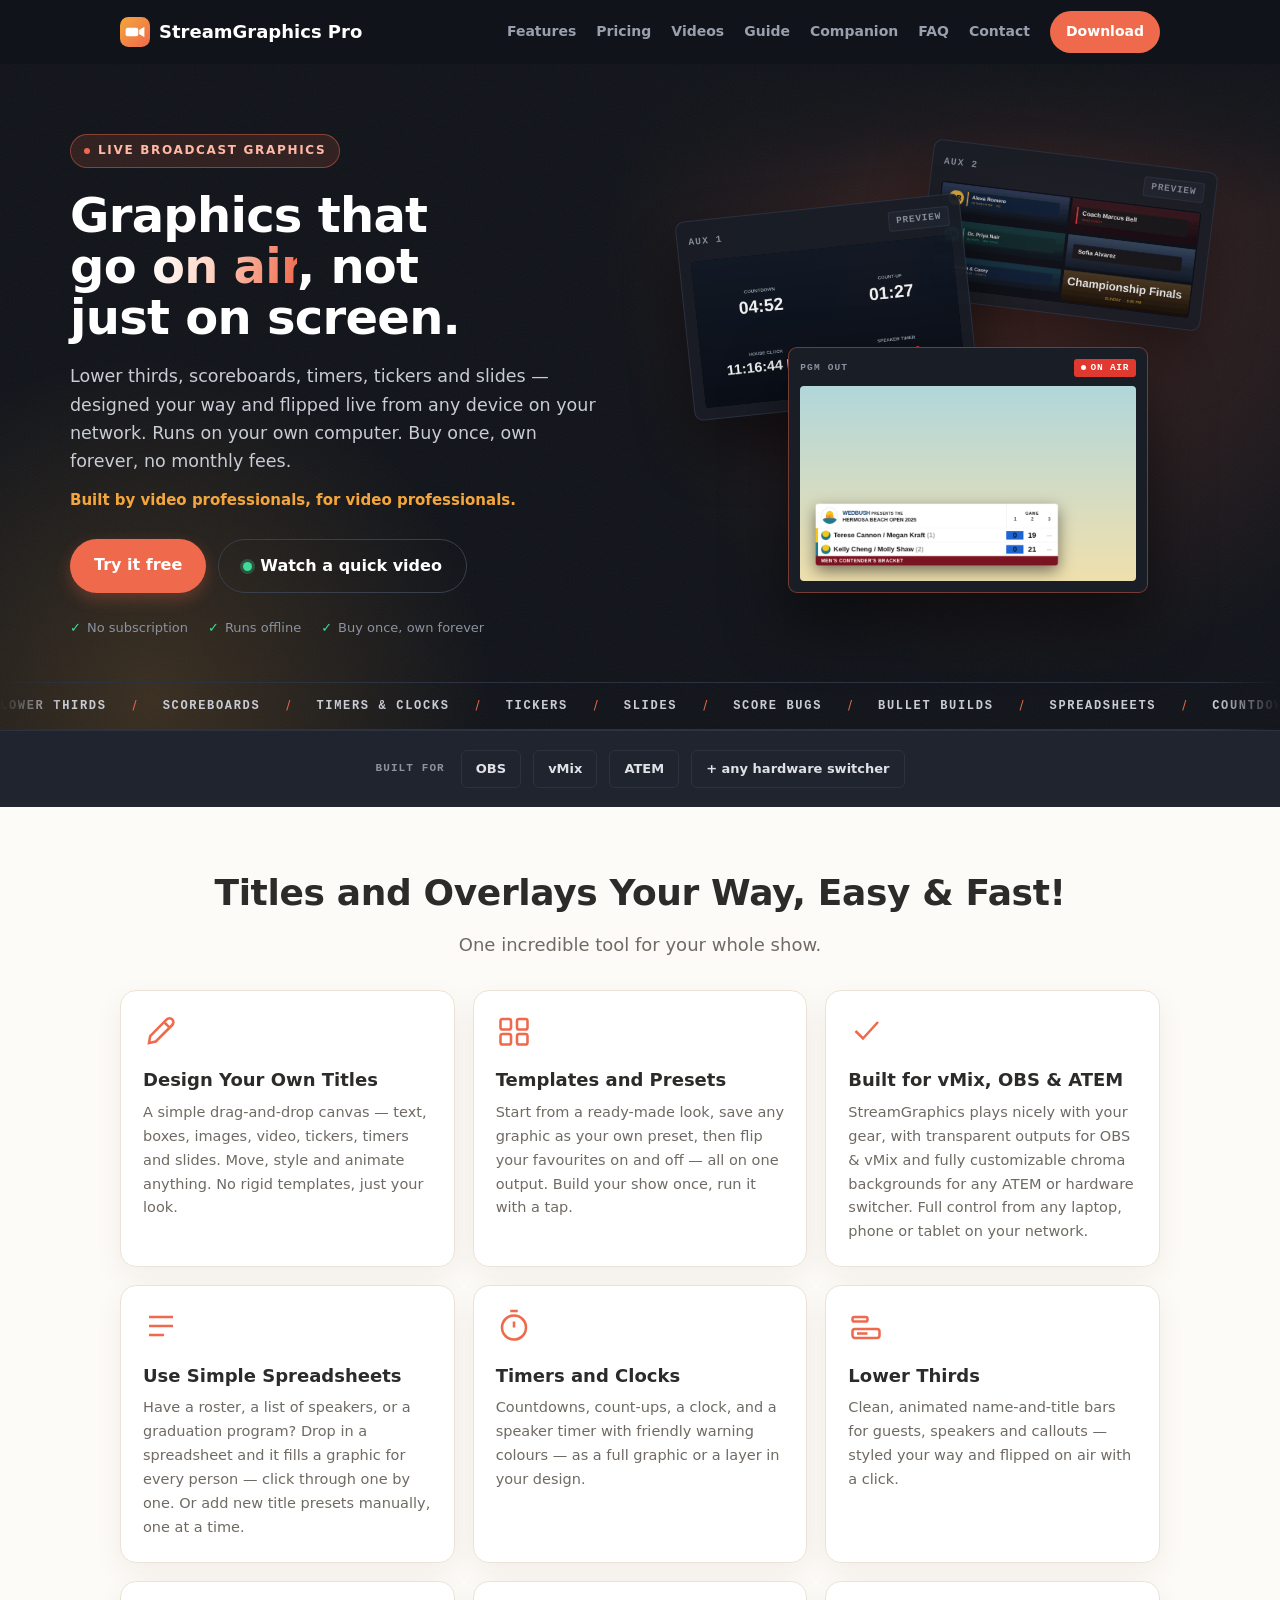
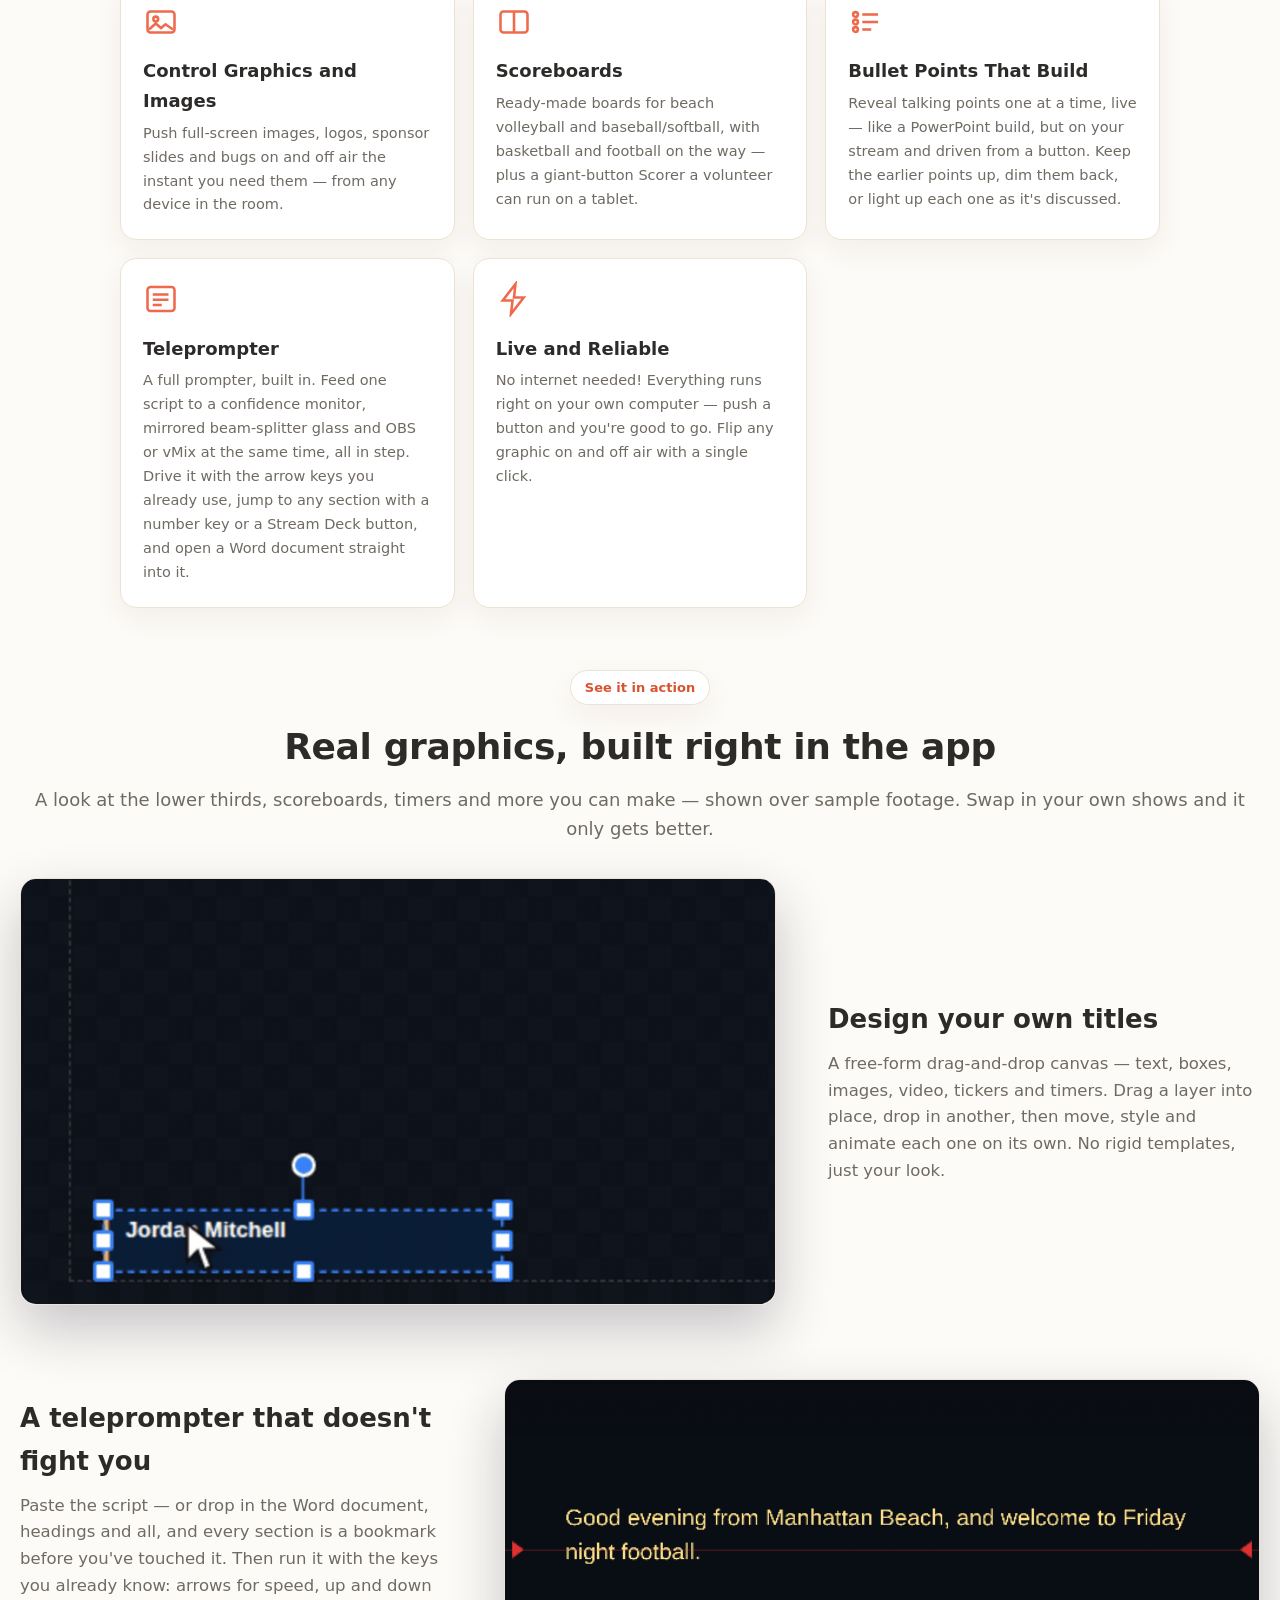
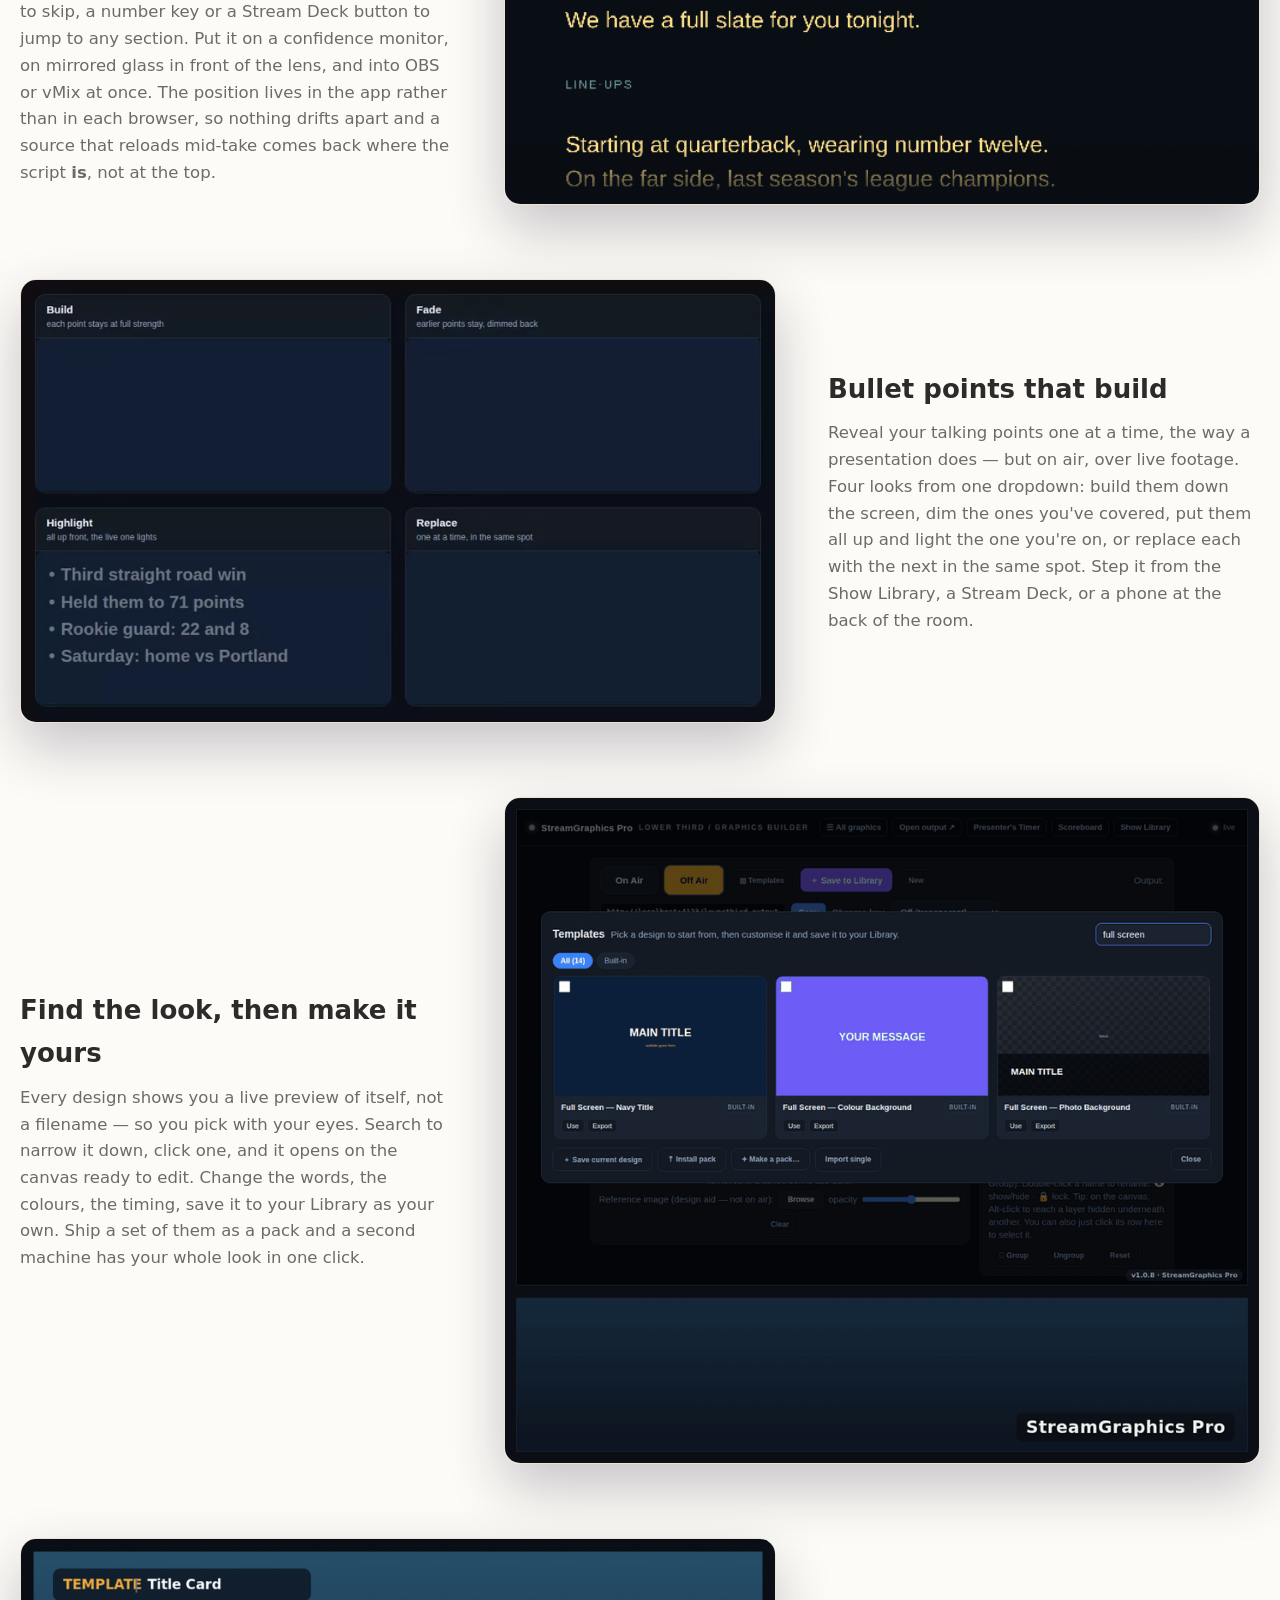
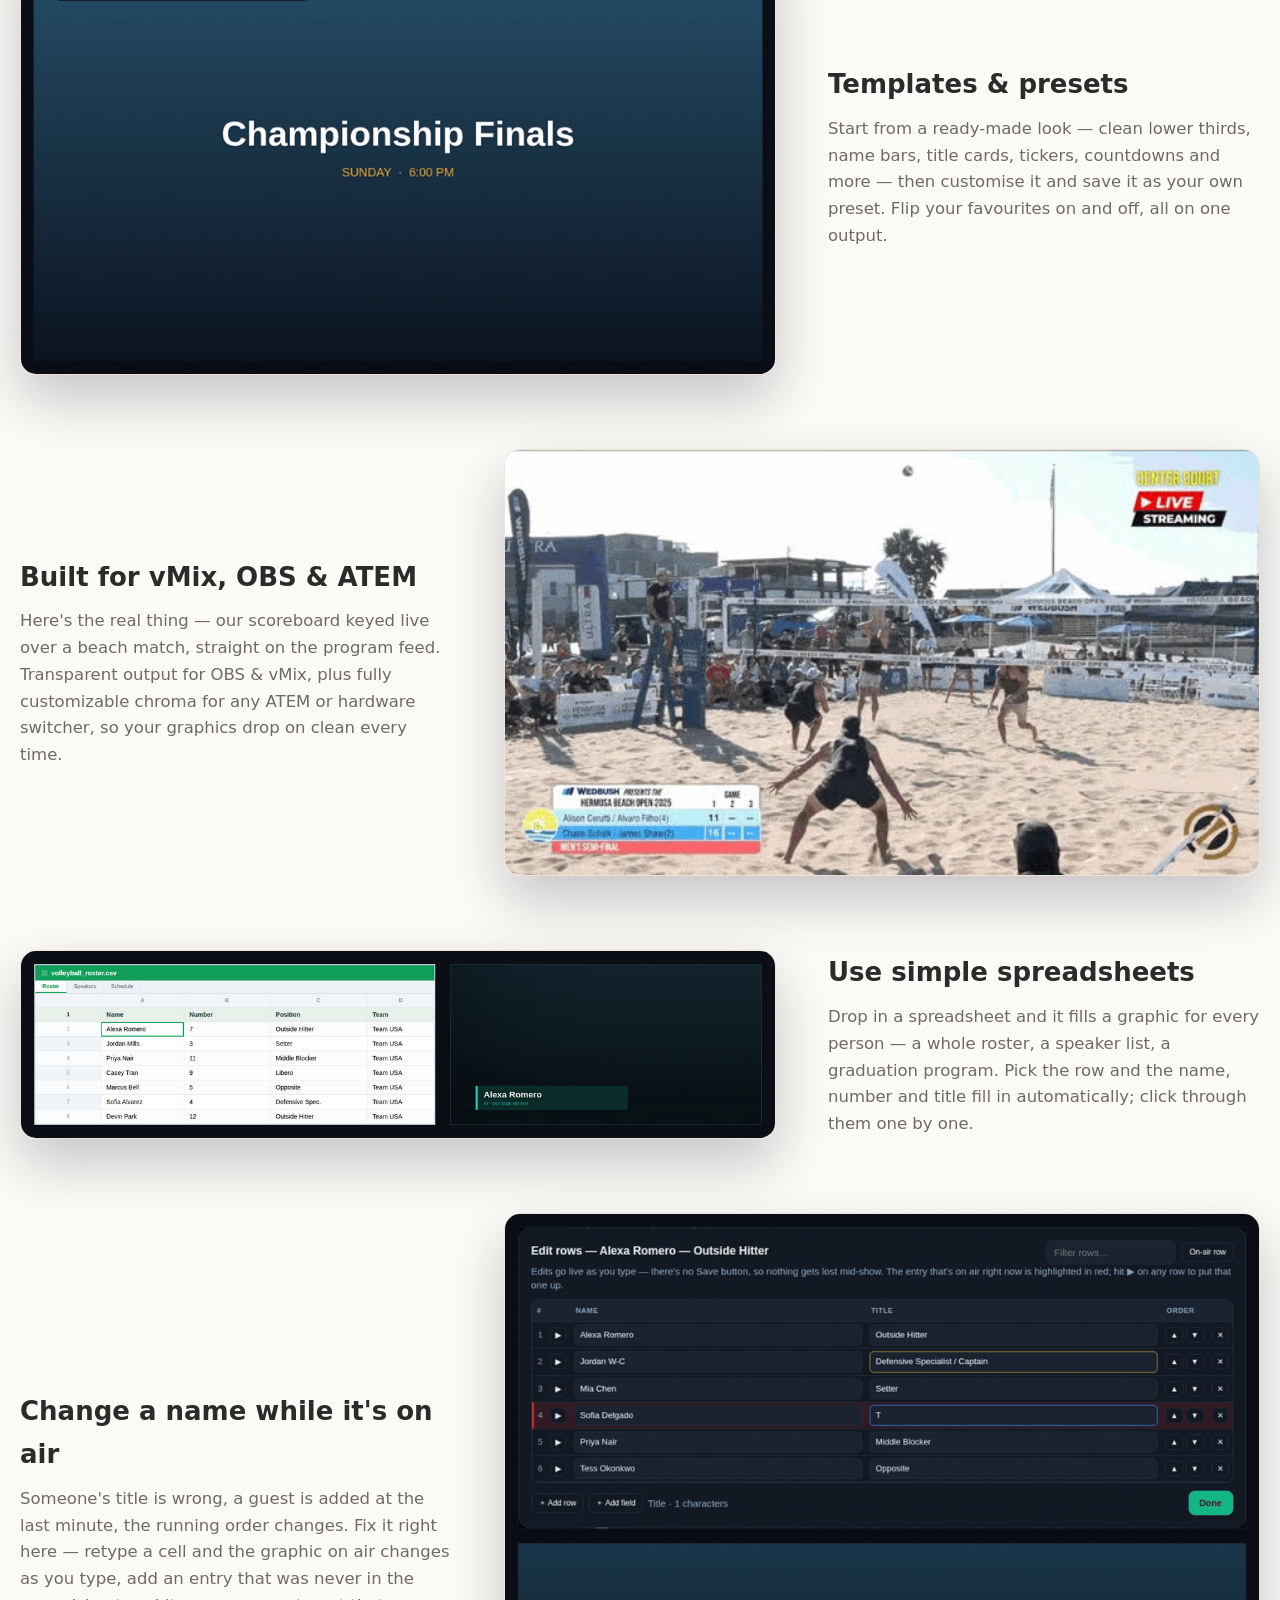
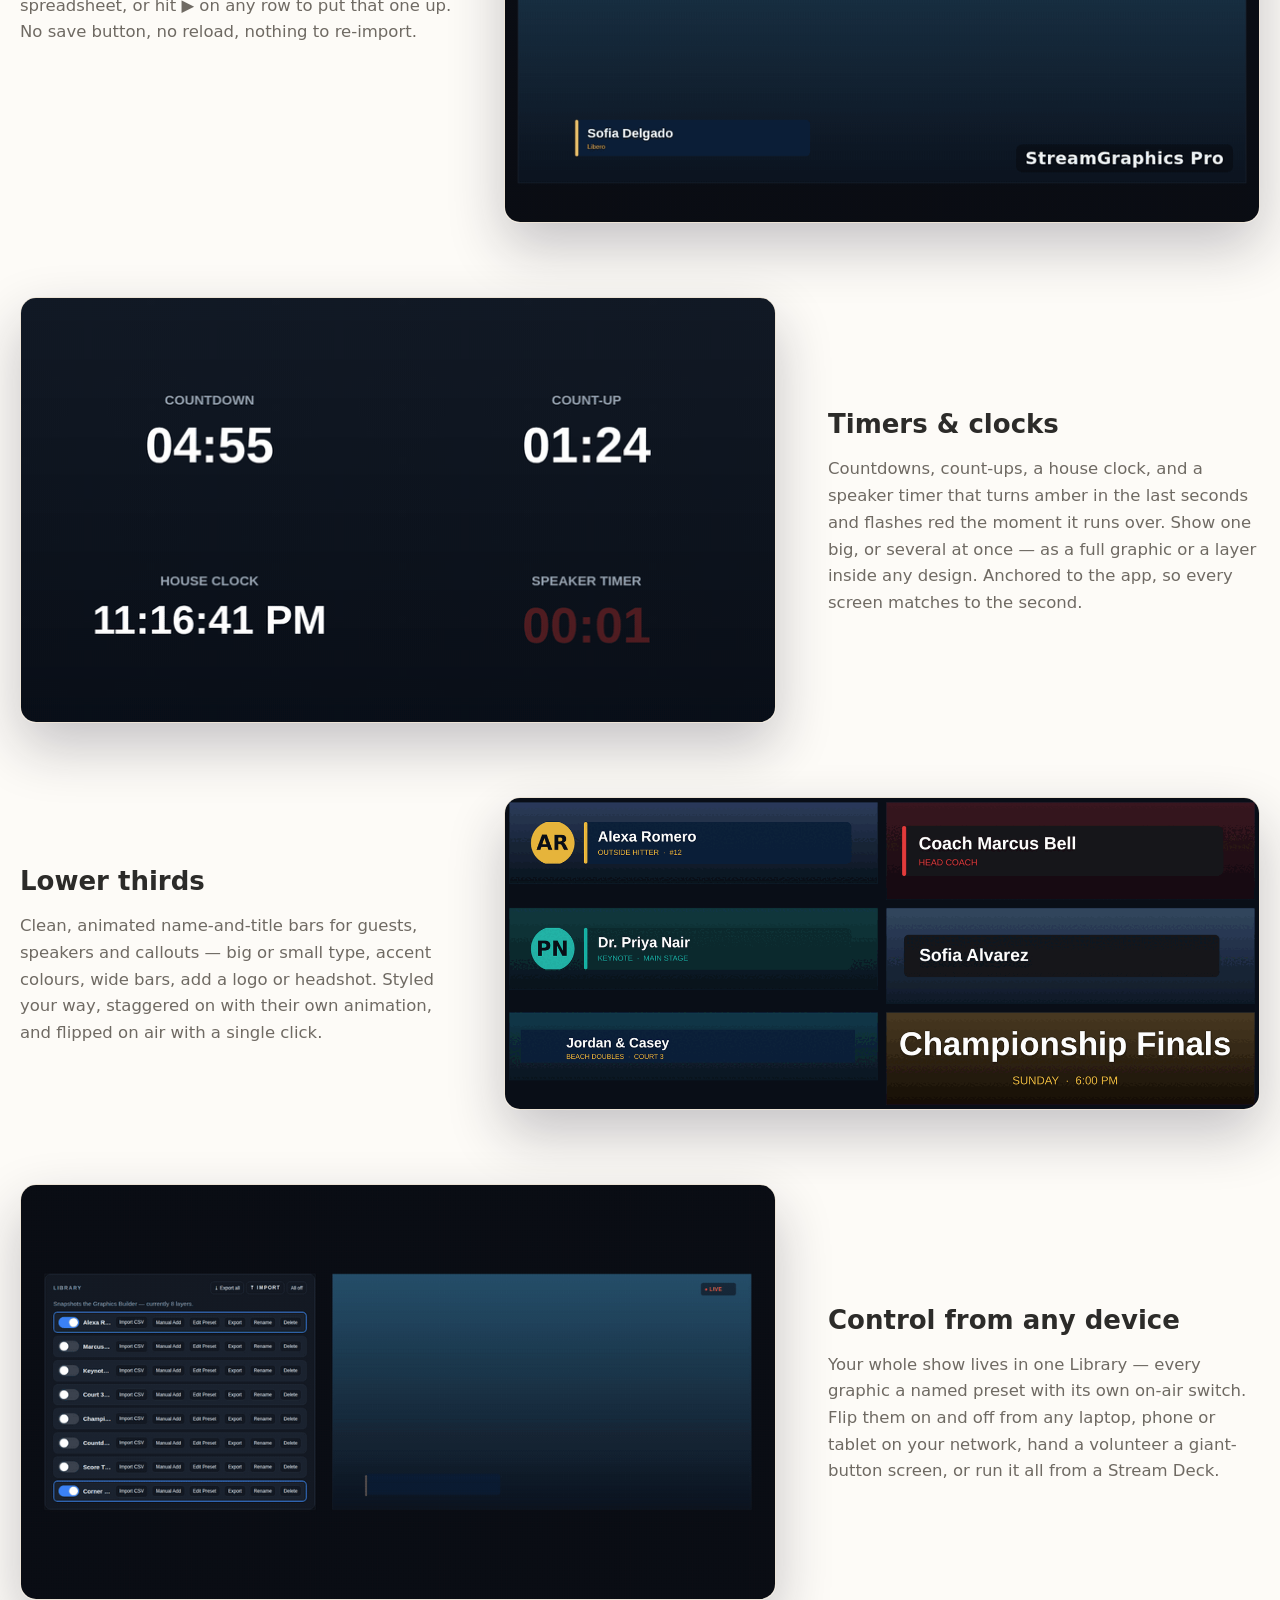
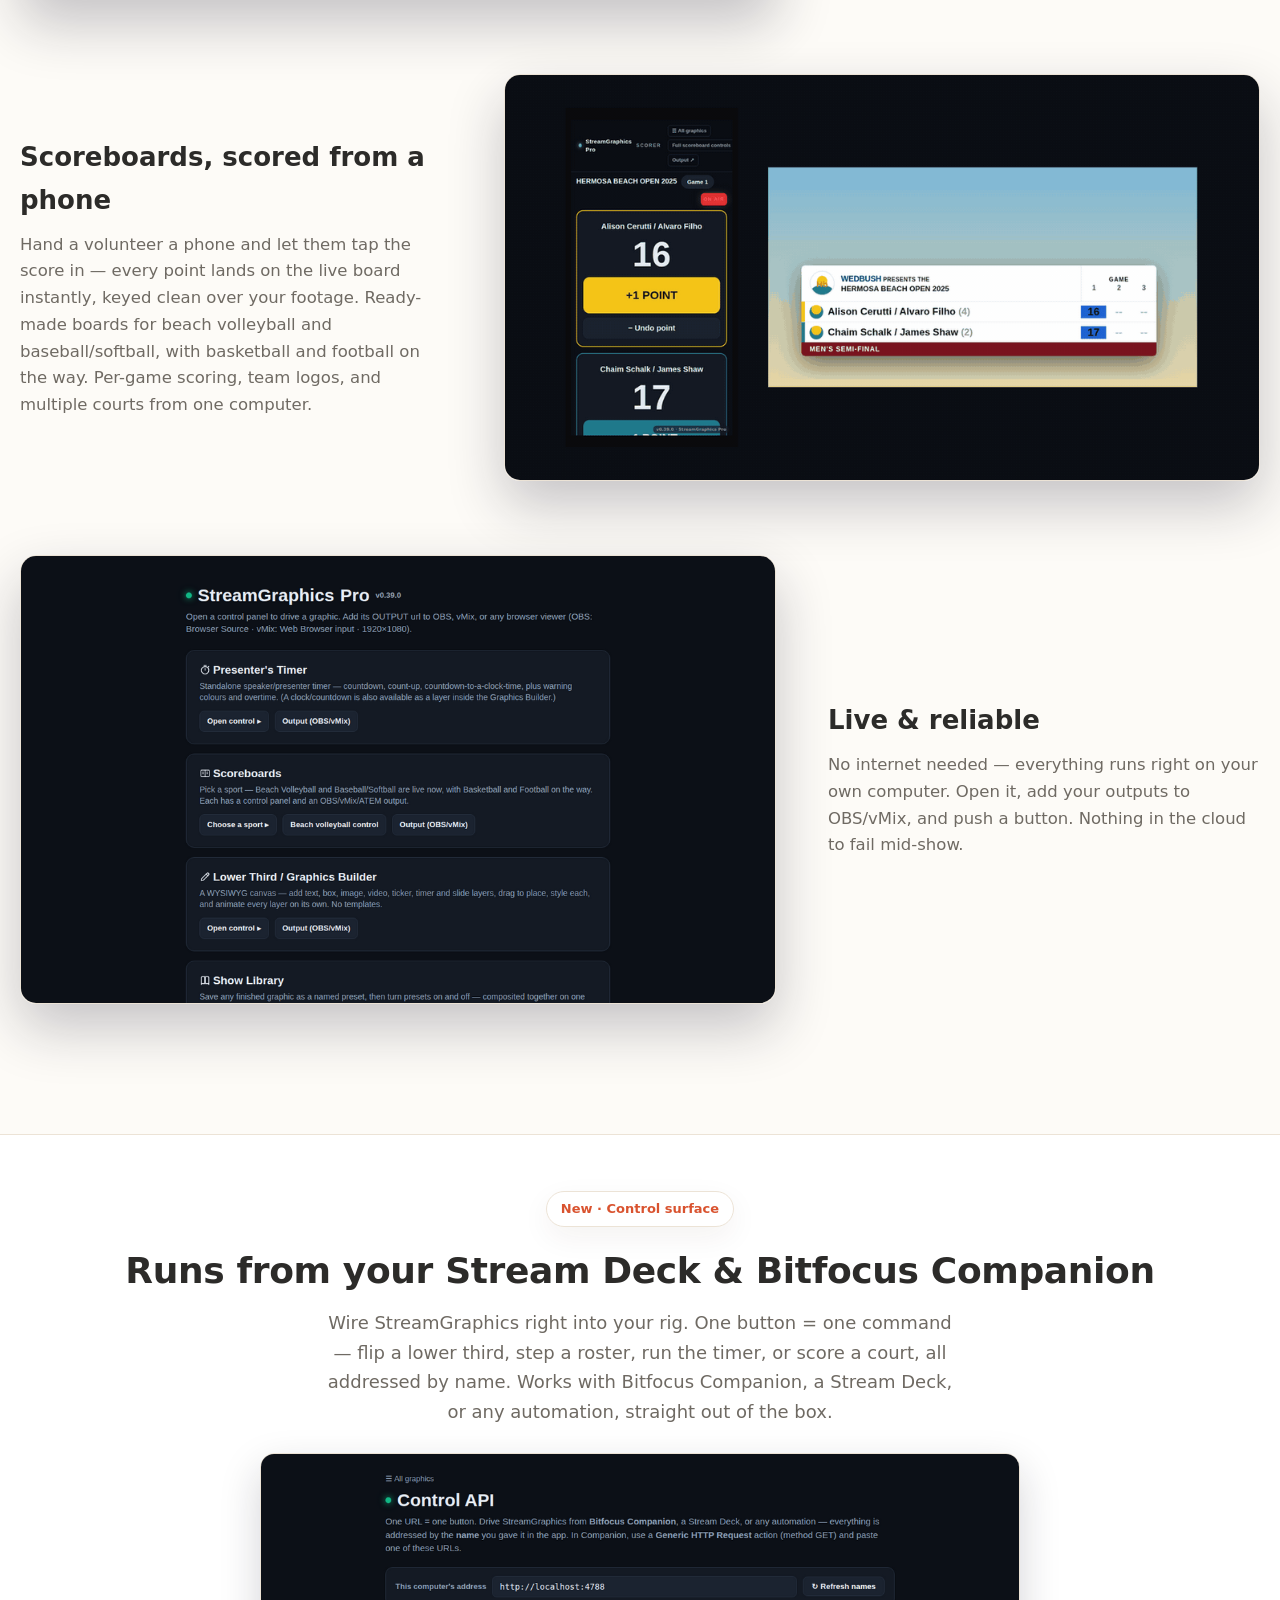
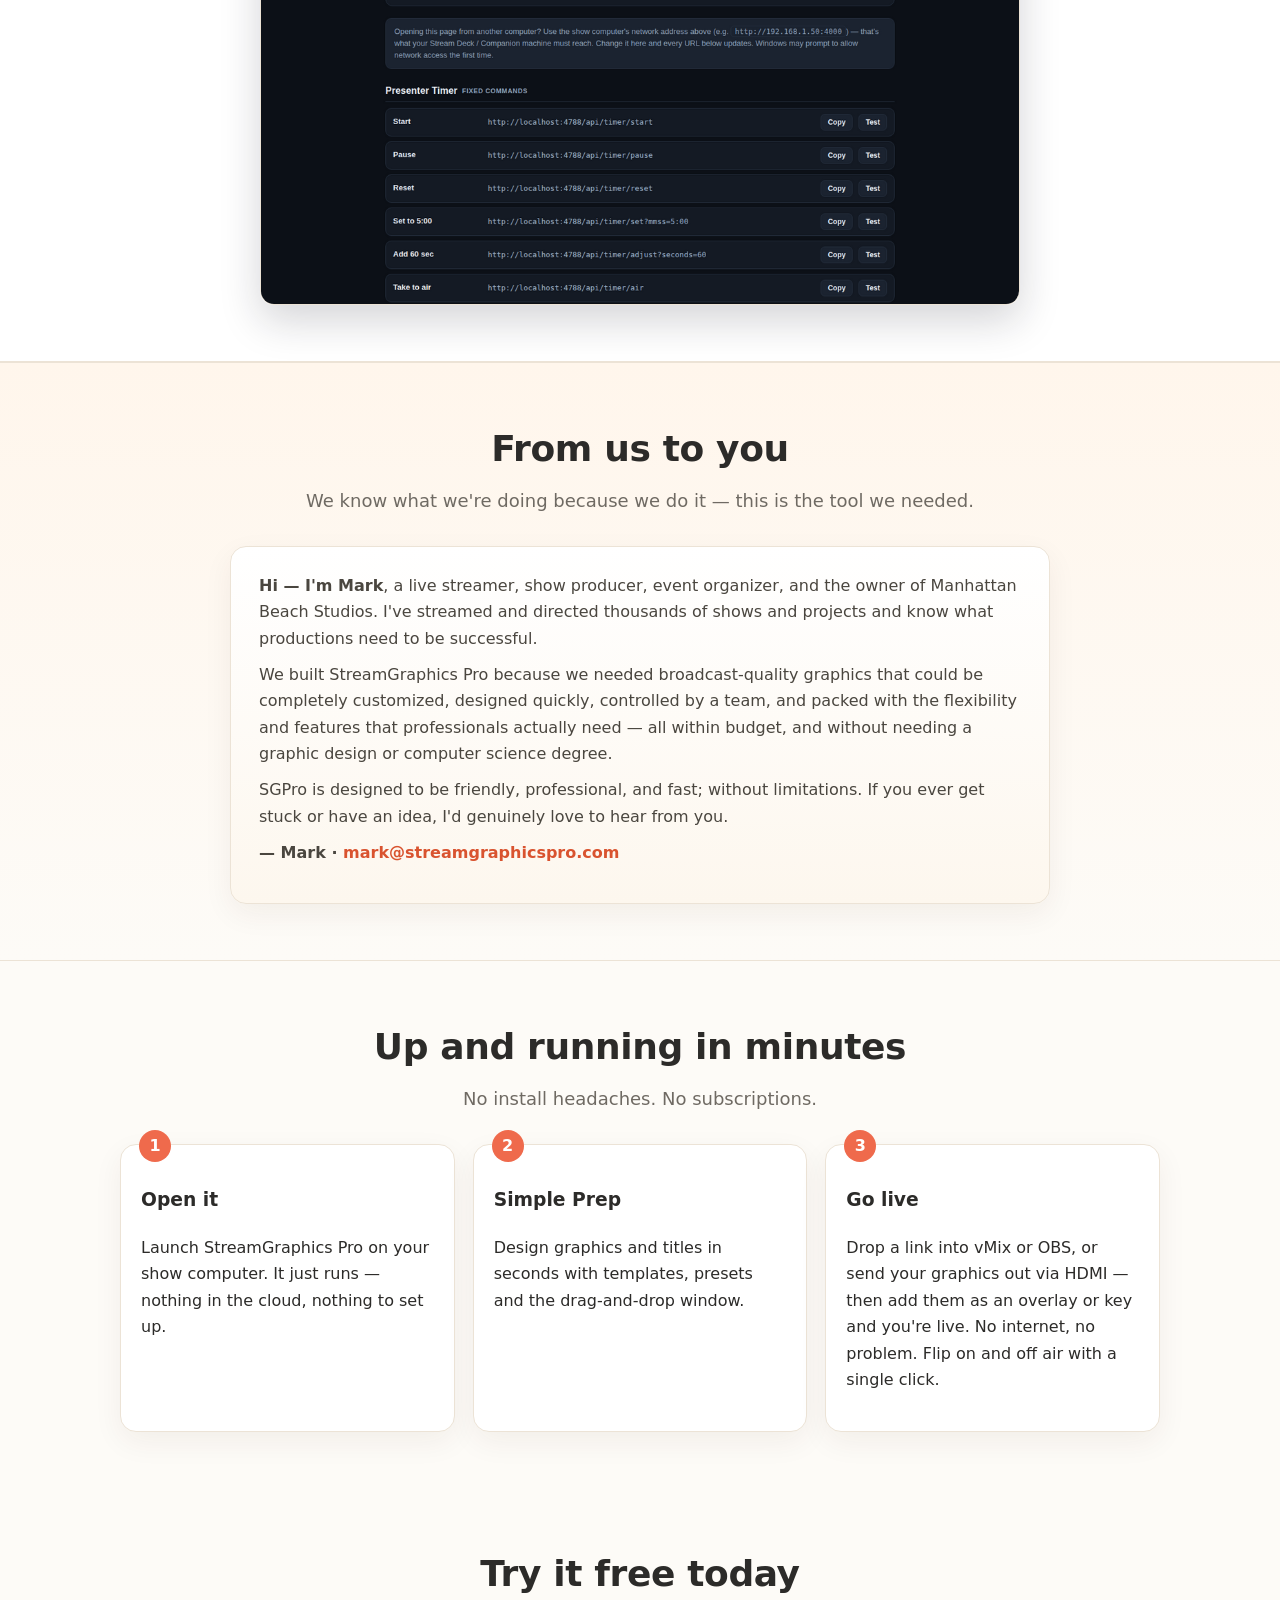
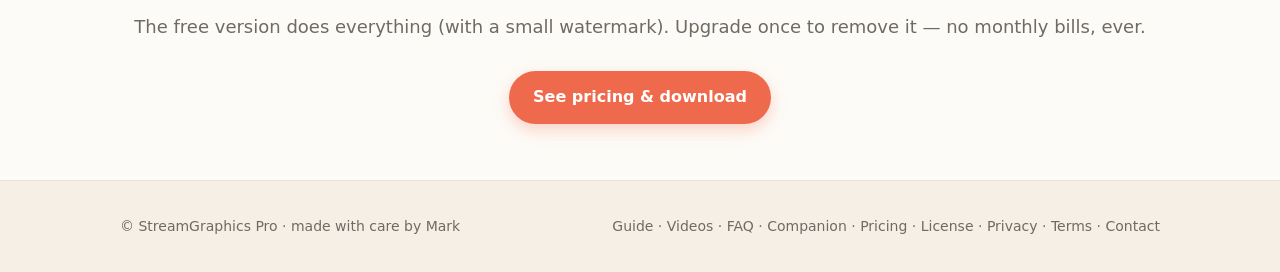
==== commit b00de20b: "Site: teleprompter on the product page and in the guide, feed to 1.0.21" ====
--- a/index.html
+++ b/index.html
@@ -242,6 +242,8 @@
       <h3>Scoreboards</h3><p>Ready-made boards for beach volleyball and baseball/softball, with basketball and football on the way — plus a giant-button Scorer a volunteer can run on a tablet.</p></div>
     <div class="card"><svg class="ico" viewBox="0 0 24 24" fill="none" stroke="currentColor" stroke-width="1.7"><circle cx="5" cy="7" r="1.6"/><path d="M9.5 7H20"/><circle cx="5" cy="12" r="1.6"/><path d="M9.5 12H20"/><circle cx="5" cy="17" r="1.6"/><path d="M9.5 17h6"/></svg>
       <h3>Bullet Points That Build</h3><p>Reveal talking points one at a time, live — like a PowerPoint build, but on your stream and driven from a button. Keep the earlier points up, dim them back, or light up each one as it's discussed.</p></div>
+    <div class="card"><svg class="ico" viewBox="0 0 24 24" fill="none" stroke="currentColor" stroke-width="1.7"><rect x="3" y="4" width="18" height="16" rx="2"/><path d="M6.5 9H17"/><path d="M6.5 12.5H17"/><path d="M6.5 16h6"/></svg>
+      <h3>Teleprompter</h3><p>A full prompter, built in. Feed one script to a confidence monitor, mirrored beam-splitter glass and OBS or vMix at the same time, all in step. Drive it with the arrow keys you already use, jump to any section with a number key or a Stream Deck button, and open a Word document straight into it.</p></div>
     <div class="card"><svg class="ico" viewBox="0 0 24 24" fill="none" stroke="currentColor" stroke-width="1.7"><path d="M13 2L4.5 13H11l-1 9 8.5-11H12z"/></svg>
       <h3>Live and Reliable</h3><p>No internet needed! Everything runs right on your own computer — push a button and you're good to go. Flip any graphic on and off air with a single click.</p></div>
   </div>
@@ -255,49 +257,53 @@
     <div class="txt"><h3>Design your own titles</h3><p>A free-form drag-and-drop canvas — text, boxes, images, video, tickers and timers. Drag a layer into place, drop in another, then move, style and animate each one on its own. No rigid templates, just your look.</p></div>
   </div>
   <div class="showrow rev">
+    <div class="shot"><img src="img/teleprompter.gif?v=1" alt="A script scrolling smoothly up a teleprompter output, with a section heading passing the red reading indicator" loading="lazy"></div>
+    <div class="txt"><h3>A teleprompter that doesn't fight you</h3><p>Paste the script — or drop in the Word document, headings and all, and every section is a bookmark before you've touched it. Then run it with the keys you already know: arrows for speed, up and down to skip, a number key or a Stream Deck button to jump to any section. Put it on a confidence monitor, on mirrored glass in front of the lens, and into OBS or vMix at once. The position lives in the app rather than in each browser, so nothing drifts apart and a source that reloads mid-take comes back where the script <b>is</b>, not at the top.</p></div>
+  </div>
+  <div class="showrow">
     <div class="shot"><video autoplay loop muted playsinline preload="metadata" poster="img/bullets-modes-poster.jpg?v=1" aria-label="The same four talking points revealed four different ways side by side — building down the screen, earlier points dimming back, all four up with the live one highlighted, and one at a time in the same spot"><source src="img/bullets-modes.mp4?v=1" type="video/mp4"><source src="img/bullets-modes.webm?v=1" type="video/webm"></video></div>
     <div class="txt"><h3>Bullet points that build</h3><p>Reveal your talking points one at a time, the way a presentation does — but on air, over live footage. Four looks from one dropdown: build them down the screen, dim the ones you've covered, put them all up and light the one you're on, or replace each with the next in the same spot. Step it from the Show Library, a Stream Deck, or a phone at the back of the room.</p></div>
   </div>
-  <div class="showrow">
+  <div class="showrow rev">
     <div class="shot"><img src="img/templates-demo.gif?v=1" alt="Browsing the built-in templates as live previews, searching to narrow them down, then using one and taking it straight to air" loading="lazy"></div>
     <div class="txt"><h3>Find the look, then make it yours</h3><p>Every design shows you a live preview of itself, not a filename — so you pick with your eyes. Search to narrow it down, click one, and it opens on the canvas ready to edit. Change the words, the colours, the timing, save it to your Library as your own. Ship a set of them as a pack and a second machine has your whole look in one click.</p></div>
   </div>
-  <div class="showrow rev">
+  <div class="showrow">
     <div class="shot"><img src="img/template-demo.gif?v=1" alt="Picking different built-in templates — a clean lower third, crimson bar, title card, ticker, countdown and corner bug — each animating onto the output" loading="lazy"></div>
     <div class="txt"><h3>Templates &amp; presets</h3><p>Start from a ready-made look — clean lower thirds, name bars, title cards, tickers, countdowns and more — then customise it and save it as your own preset. Flip your favourites on and off, all on one output.</p></div>
   </div>
-  <div class="showrow">
+  <div class="showrow rev">
     <div class="shot"><video autoplay loop muted playsinline preload="metadata" poster="img/vmix-poster.jpg?v=1" aria-label="A StreamGraphics scoreboard keyed live over a beach volleyball match in vMix">
       <source src="img/vmix.mp4?v=1" type="video/mp4">
       <source src="img/vmix.webm?v=1" type="video/webm">
     </video></div>
     <div class="txt"><h3>Built for vMix, OBS &amp; ATEM</h3><p>Here's the real thing — our scoreboard keyed live over a beach match, straight on the program feed. Transparent output for OBS &amp; vMix, plus fully customizable chroma for any ATEM or hardware switcher, so your graphics drop on clean every time.</p></div>
   </div>
-  <div class="showrow rev">
+  <div class="showrow">
     <div class="shot"><img src="img/spreadsheet.png?v=9" alt="A roster spreadsheet filling a player nameplate graphic" loading="lazy"></div>
     <div class="txt"><h3>Use simple spreadsheets</h3><p>Drop in a spreadsheet and it fills a graphic for every person — a whole roster, a speaker list, a graduation program. Pick the row and the name, number and title fill in automatically; click through them one by one.</p></div>
   </div>
-  <div class="showrow">
+  <div class="showrow rev">
     <div class="shot"><img src="img/csv-editor-demo.gif?v=1" alt="Editing the entry list inside the app — putting a different person on air, retyping a title, and adding a new entry, with the lower third updating live each time" loading="lazy"></div>
     <div class="txt"><h3>Change a name while it's on air</h3><p>Someone's title is wrong, a guest is added at the last minute, the running order changes. Fix it right here — retype a cell and the graphic on air changes as you type, add an entry that was never in the spreadsheet, or hit ▶ on any row to put that one up. No save button, no reload, nothing to re-import.</p></div>
   </div>
-  <div class="showrow rev">
+  <div class="showrow">
     <div class="shot"><img src="img/timer.gif?v=10" alt="Four live clocks — countdown, count-up, time of day, and a speaker timer flashing red at zero" loading="lazy"></div>
     <div class="txt"><h3>Timers &amp; clocks</h3><p>Countdowns, count-ups, a house clock, and a speaker timer that turns amber in the last seconds and flashes red the moment it runs over. Show one big, or several at once — as a full graphic or a layer inside any design. Anchored to the app, so every screen matches to the second.</p></div>
   </div>
-  <div class="showrow">
+  <div class="showrow rev">
     <div class="shot"><img src="img/lower-thirds.png?v=9" alt="Four lower-third styles — clean, crimson, teal accent and a full-width bar" loading="lazy"></div>
     <div class="txt"><h3>Lower thirds</h3><p>Clean, animated name-and-title bars for guests, speakers and callouts — big or small type, accent colours, wide bars, add a logo or headshot. Styled your way, staggered on with their own animation, and flipped on air with a single click.</p></div>
   </div>
-  <div class="showrow rev">
+  <div class="showrow">
     <div class="shot"><img src="img/library-demo.gif?v=1" alt="Flipping presets on and off in the Show Library while the graphics appear and disappear live on the program output" loading="lazy"></div>
     <div class="txt"><h3>Control from any device</h3><p>Your whole show lives in one Library — every graphic a named preset with its own on-air switch. Flip them on and off from any laptop, phone or tablet on your network, hand a volunteer a giant-button screen, or run it all from a Stream Deck.</p></div>
   </div>
-  <div class="showrow">
+  <div class="showrow rev">
     <div class="shot"><img src="img/phone-scoreboard.gif?v=9" alt="A phone tapping in points on the Scorer while the beach volleyball board updates live on air" loading="lazy"></div>
     <div class="txt"><h3>Scoreboards, scored from a phone</h3><p>Hand a volunteer a phone and let them tap the score in — every point lands on the live board instantly, keyed clean over your footage. Ready-made boards for beach volleyball and baseball/softball, with basketball and football on the way. Per-game scoring, team logos, and multiple courts from one computer.</p></div>
   </div>
-  <div class="showrow rev">
+  <div class="showrow">
     <div class="shot"><img src="img/home.png?v=9" alt="The StreamGraphics Pro home menu" loading="lazy"></div>
     <div class="txt"><h3>Live &amp; reliable</h3><p>No internet needed — everything runs right on your own computer. Open it, add your outputs to OBS/vMix, and push a button. Nothing in the cloud to fail mid-show.</p></div>
   </div>
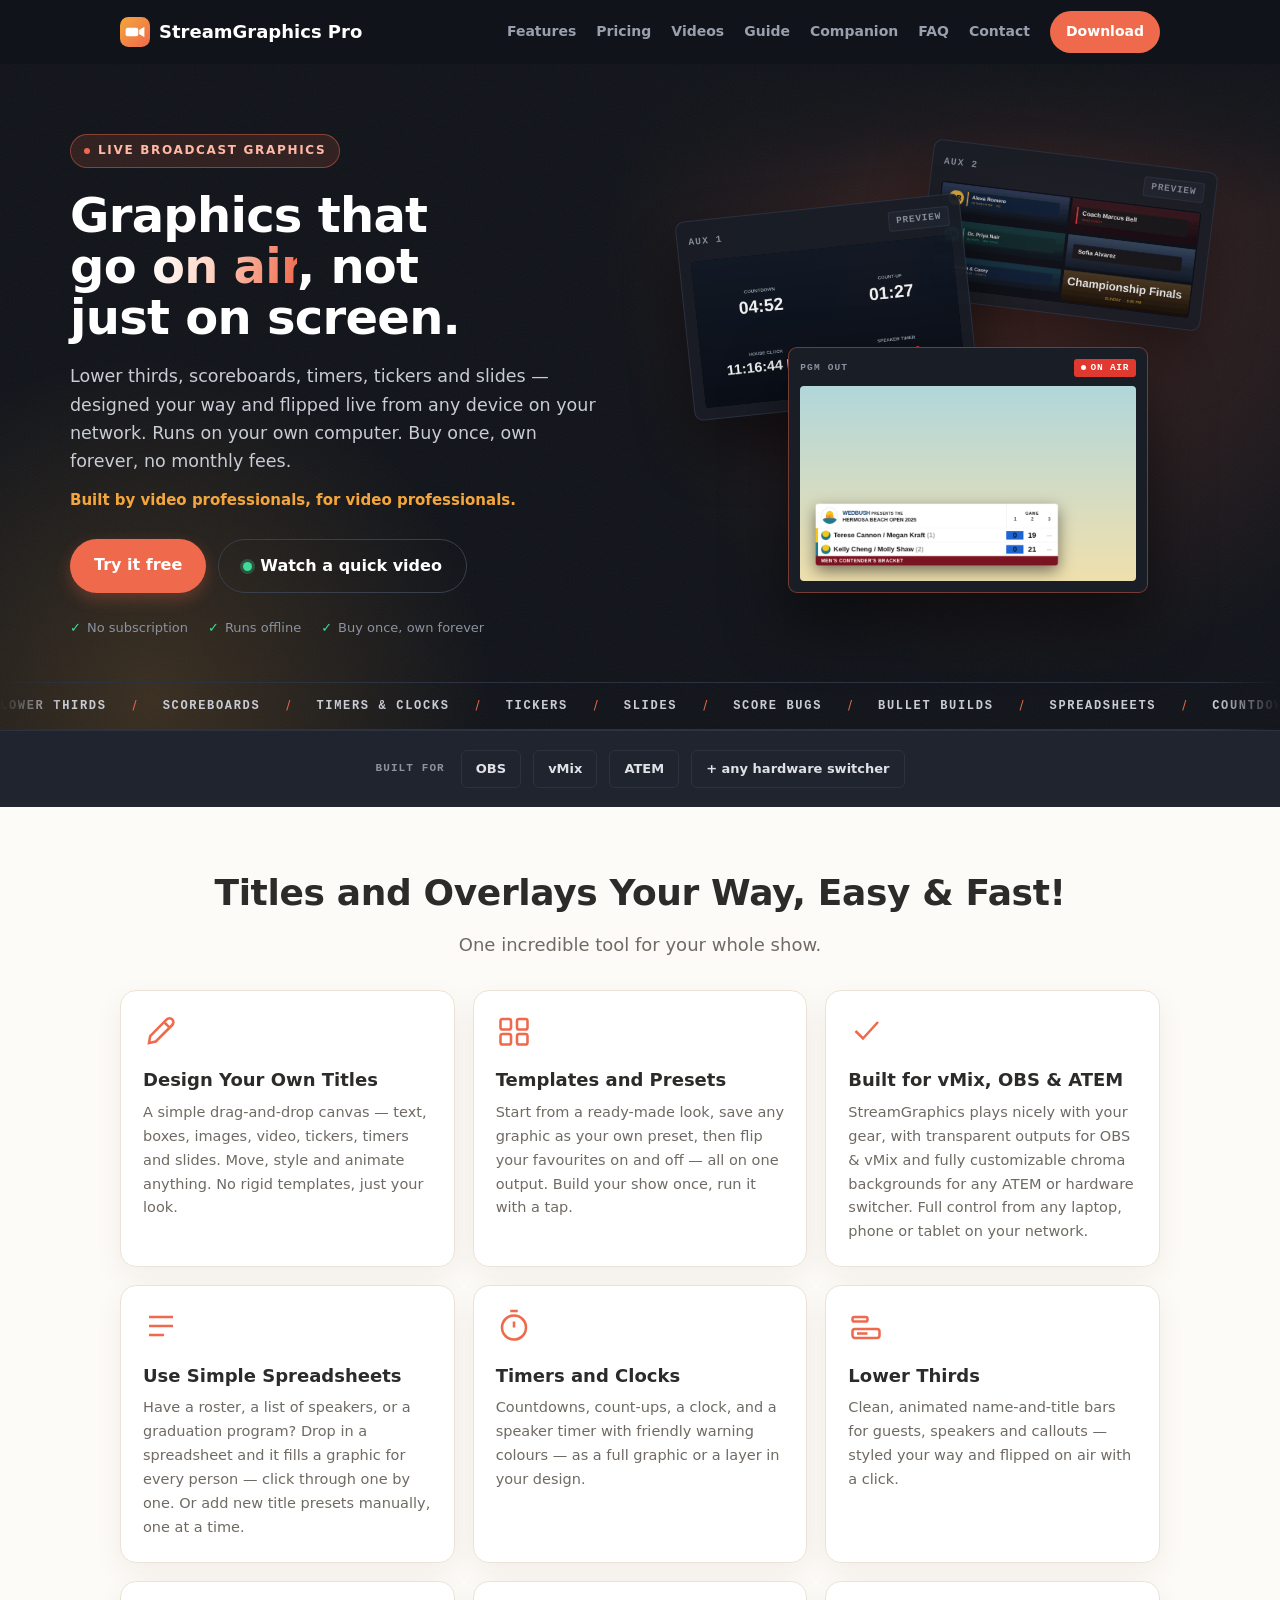
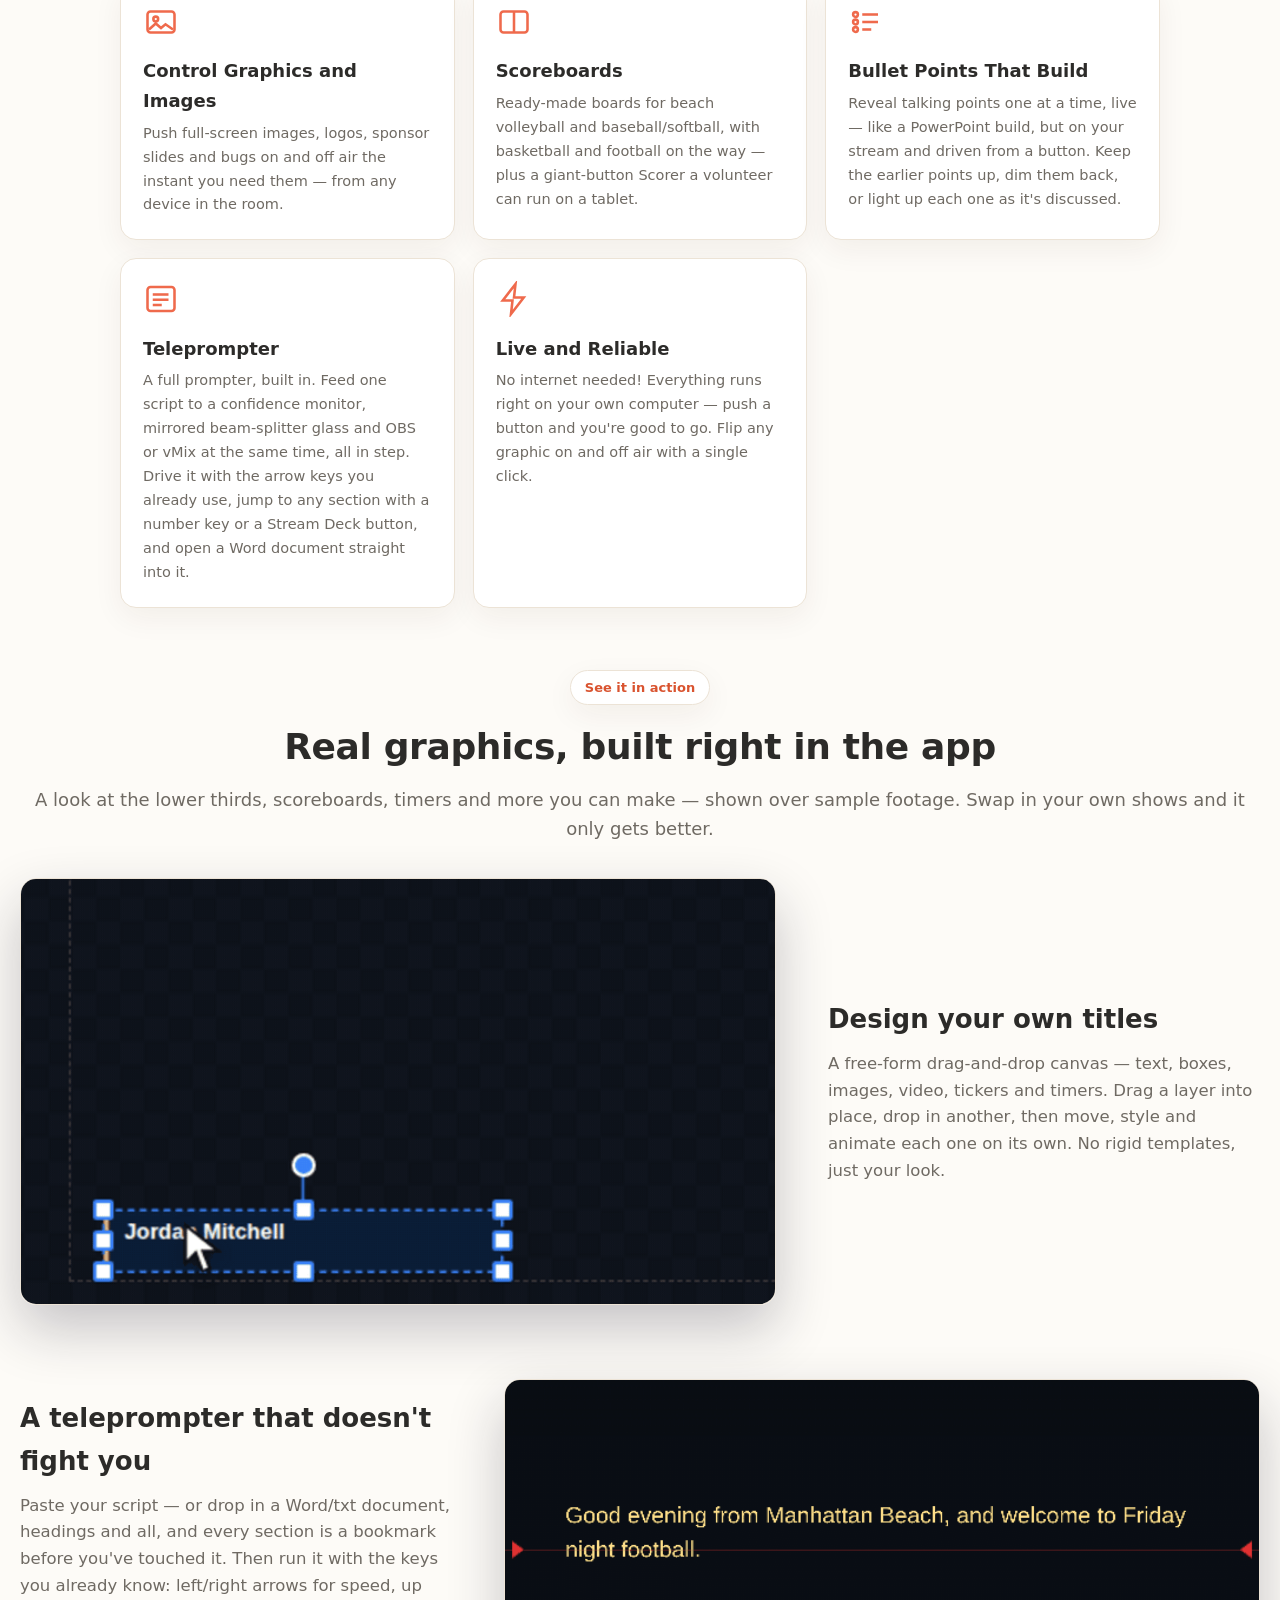
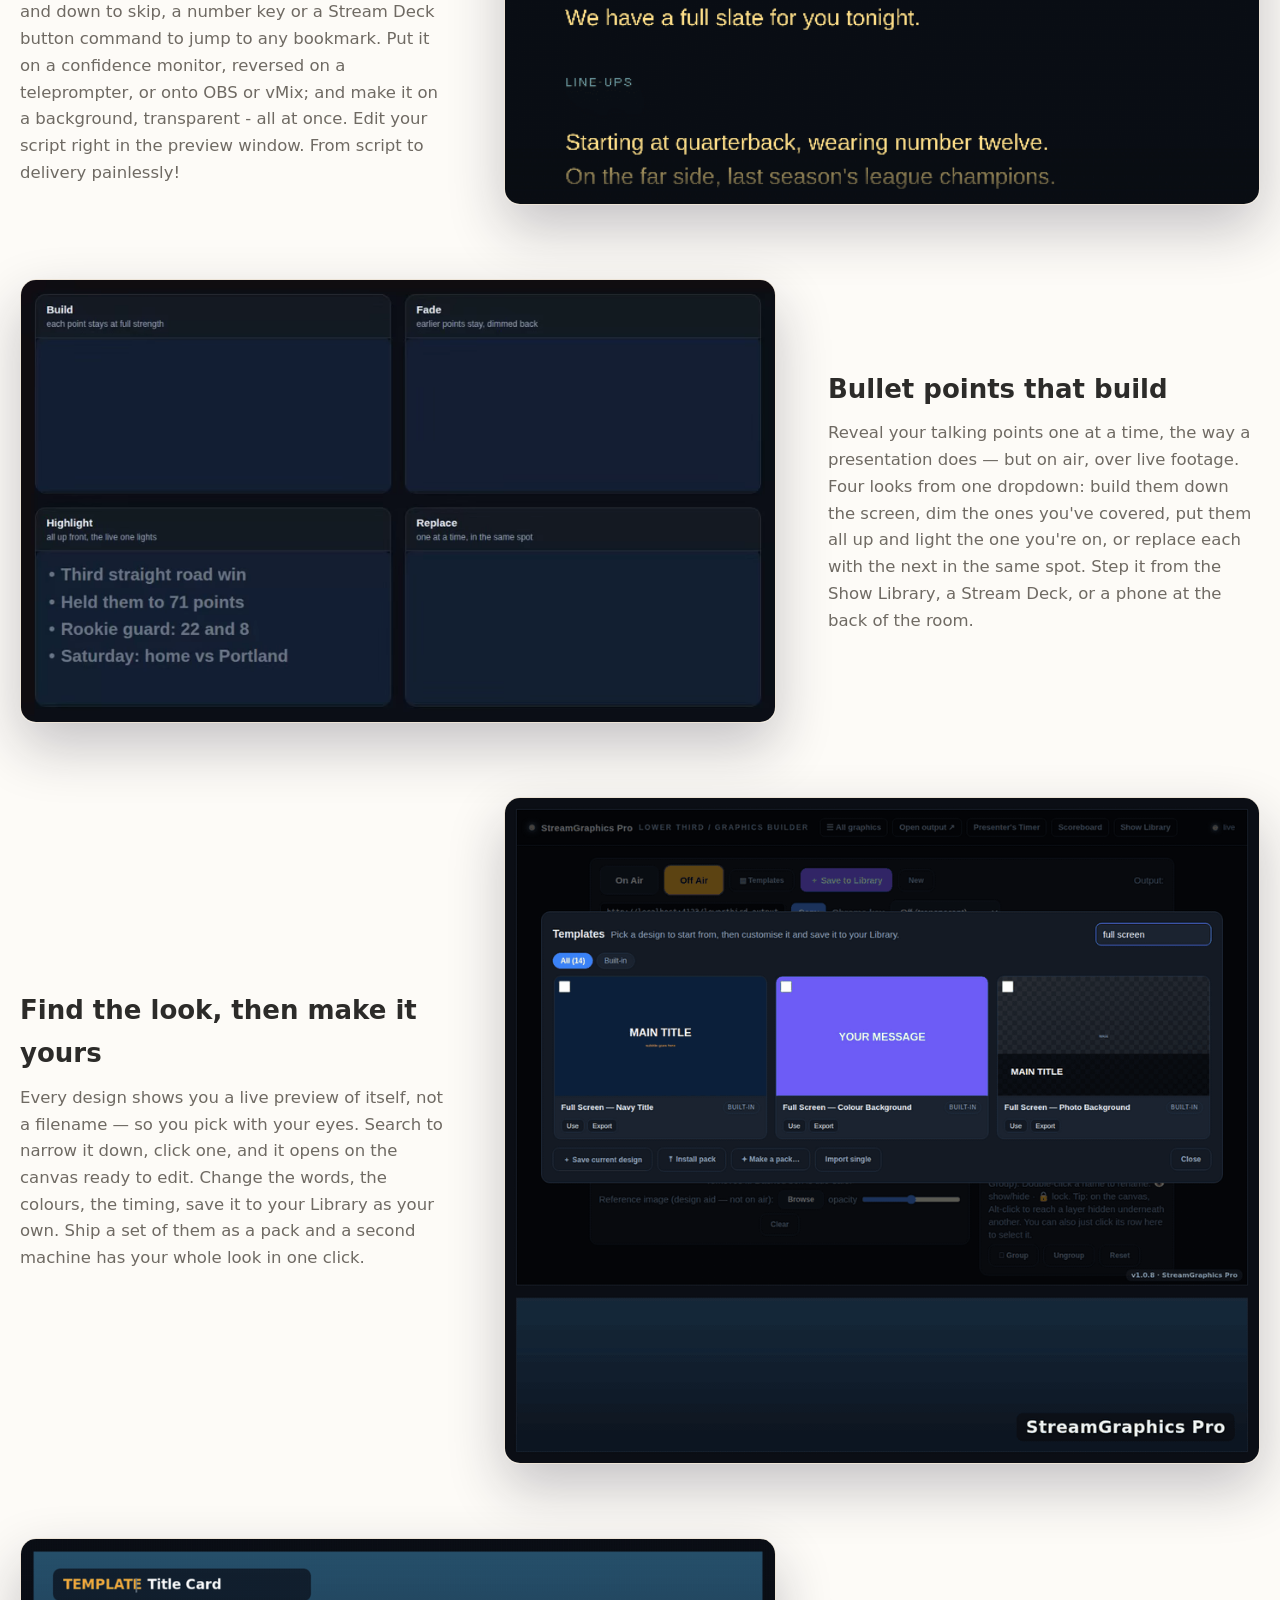
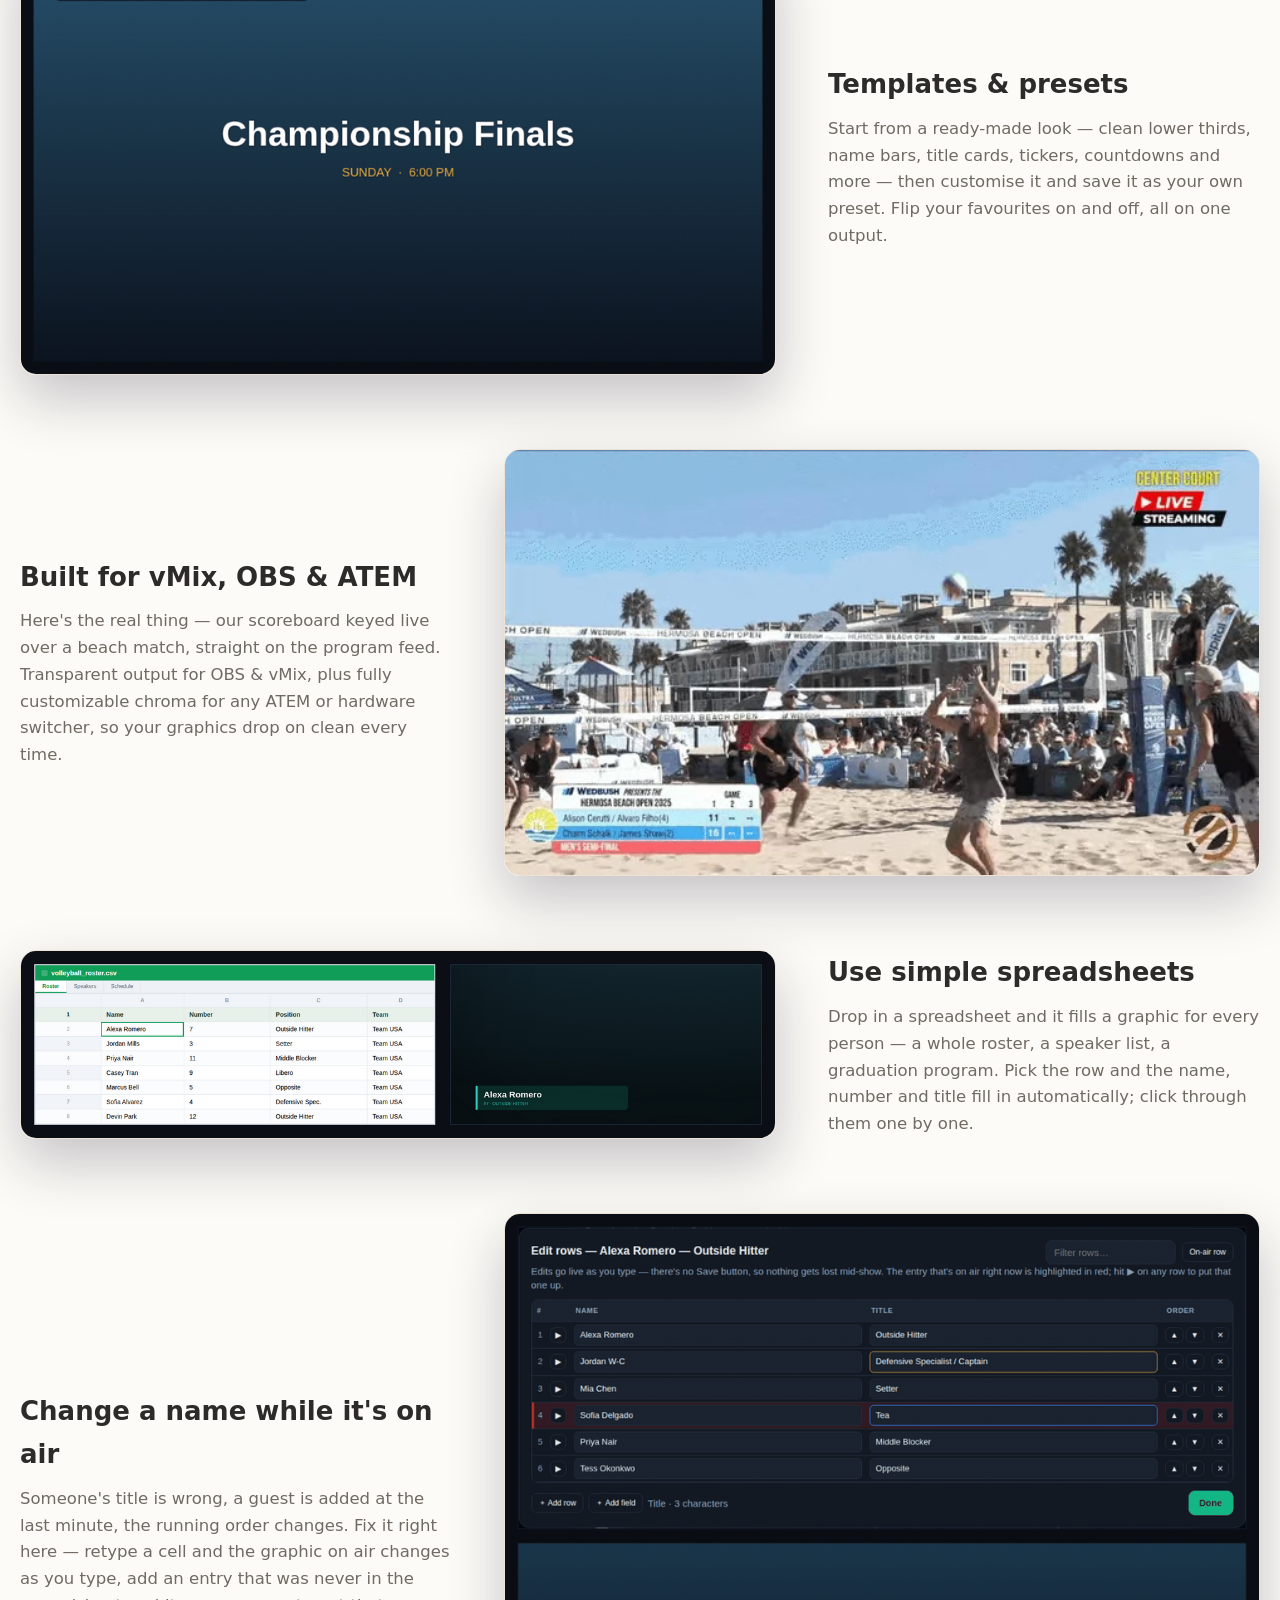
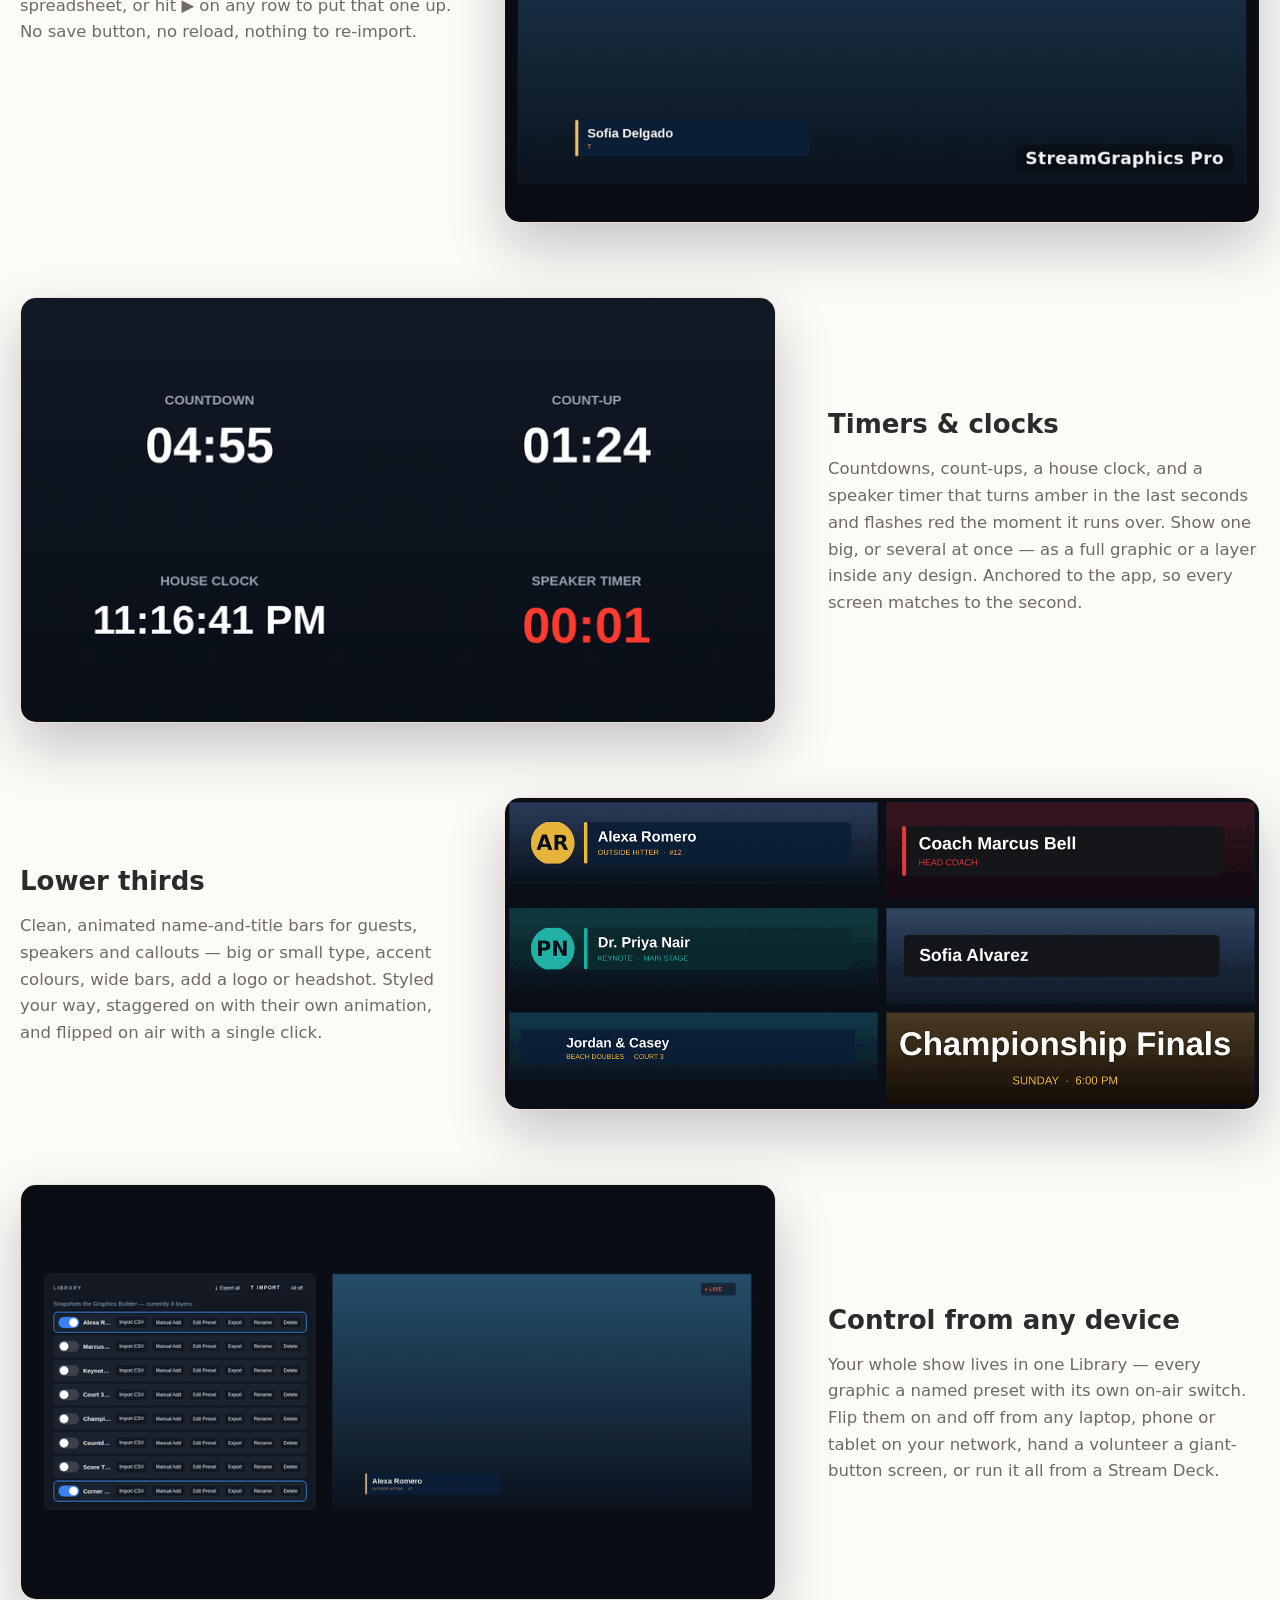
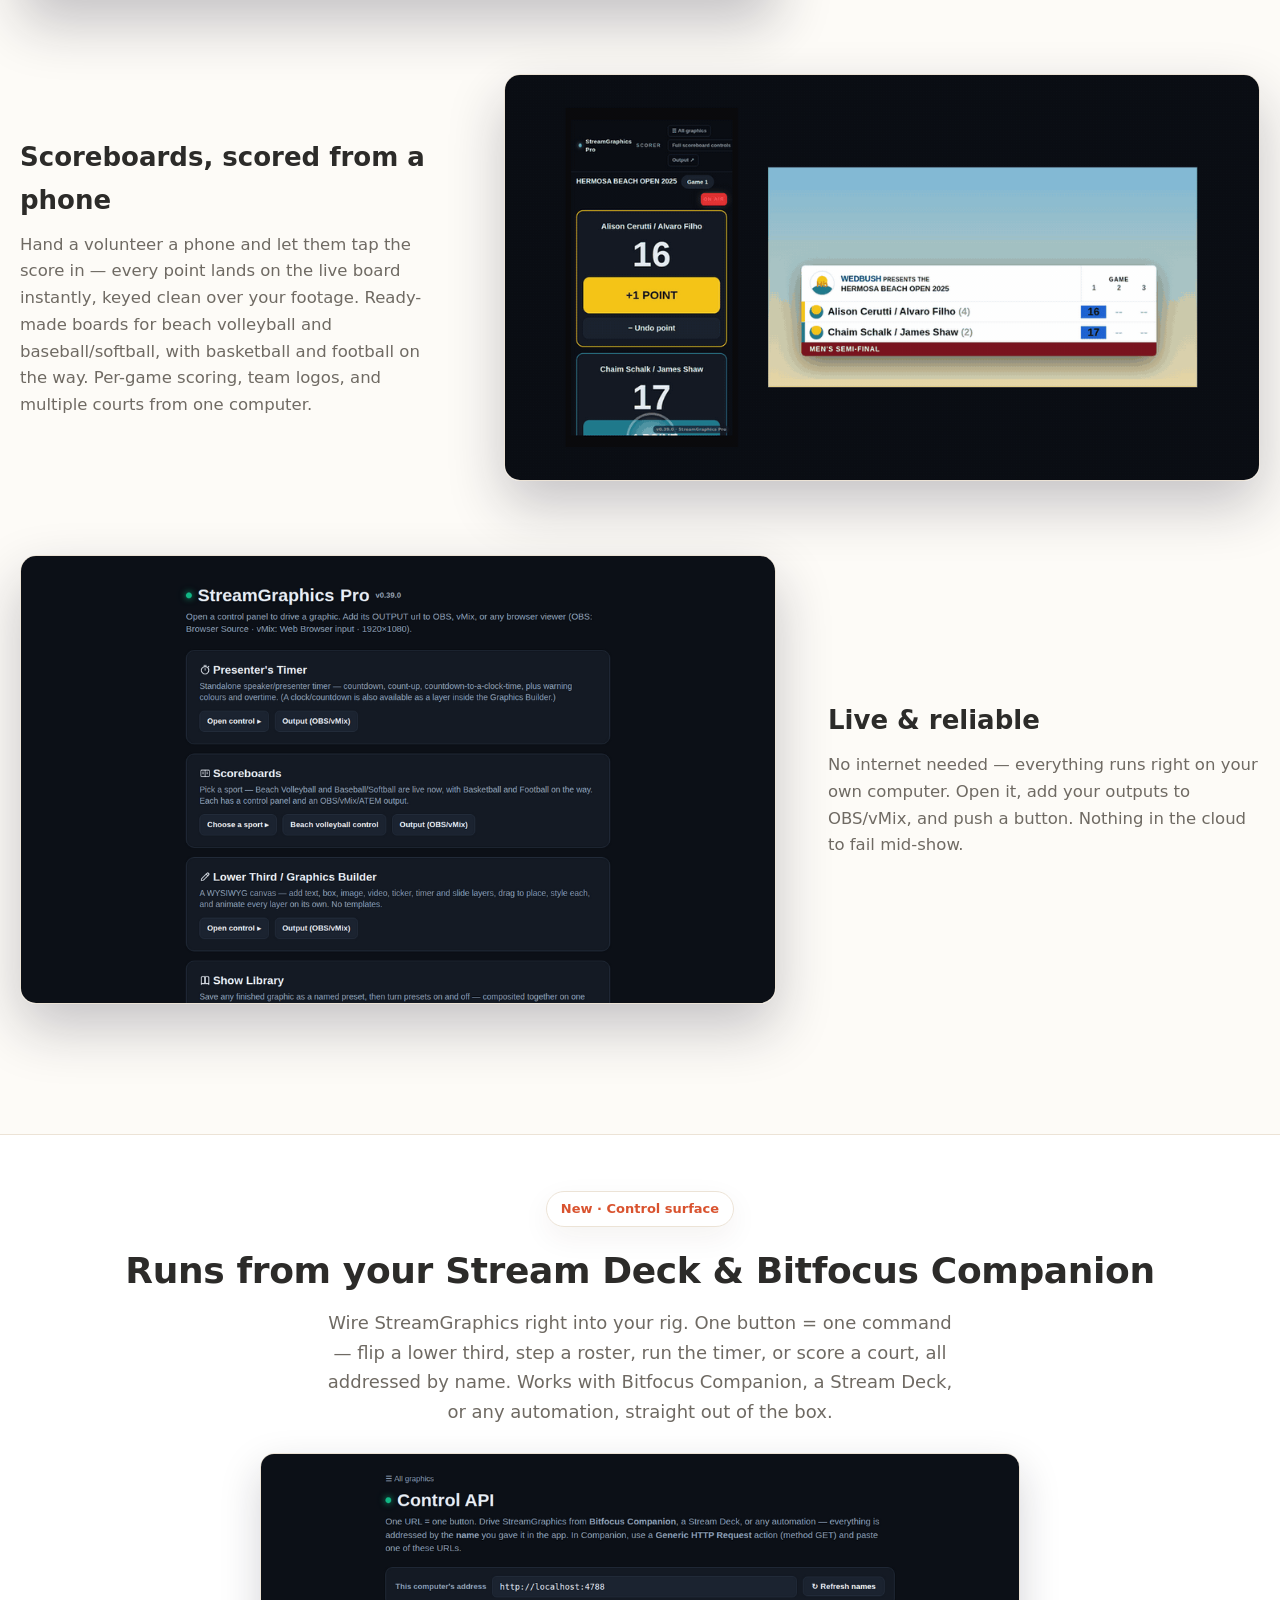
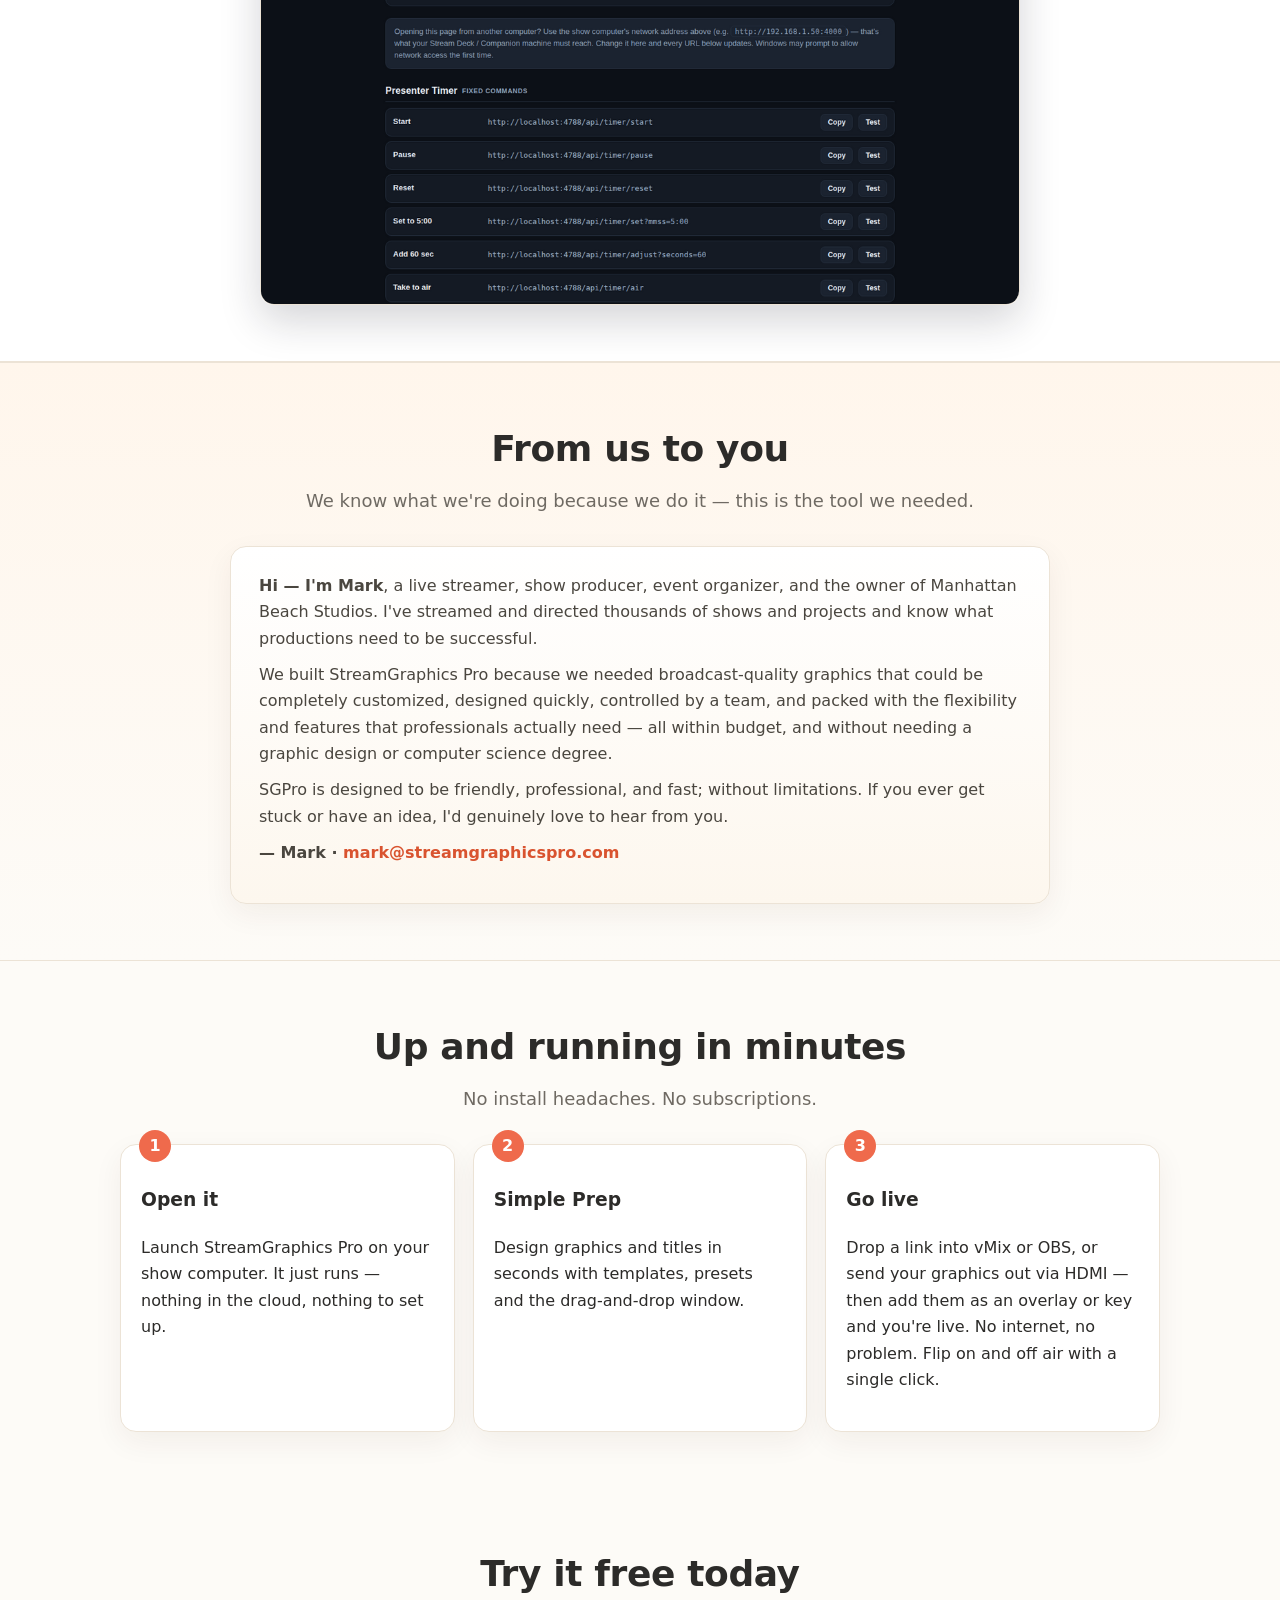
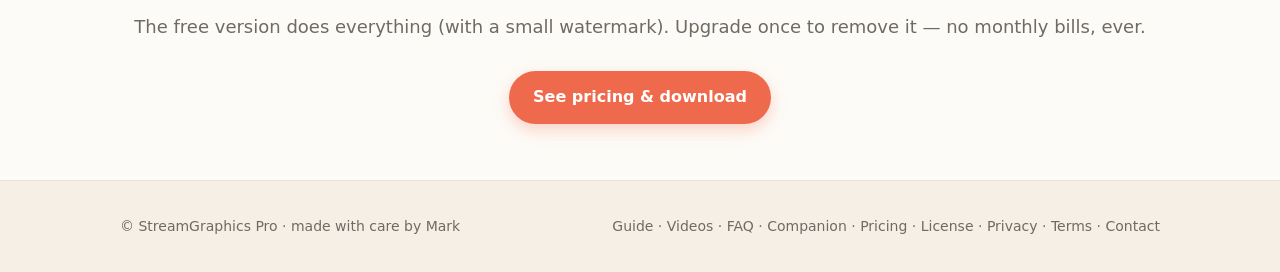
==== commit 6db236d5: "Site: Mark's revised teleprompter copy, verbatim" ====
--- a/index.html
+++ b/index.html
@@ -258,7 +258,7 @@
   </div>
   <div class="showrow rev">
     <div class="shot"><img src="img/teleprompter.gif?v=1" alt="A script scrolling smoothly up a teleprompter output, with a section heading passing the red reading indicator" loading="lazy"></div>
-    <div class="txt"><h3>A teleprompter that doesn't fight you</h3><p>Paste the script — or drop in the Word document, headings and all, and every section is a bookmark before you've touched it. Then run it with the keys you already know: arrows for speed, up and down to skip, a number key or a Stream Deck button to jump to any section. Put it on a confidence monitor, on mirrored glass in front of the lens, and into OBS or vMix at once. The position lives in the app rather than in each browser, so nothing drifts apart and a source that reloads mid-take comes back where the script <b>is</b>, not at the top.</p></div>
+    <div class="txt"><h3>A teleprompter that doesn't fight you</h3><p>Paste your script — or drop in a Word/txt document, headings and all, and every section is a bookmark before you've touched it. Then run it with the keys you already know: left/right arrows for speed, up and down to skip, a number key or a Stream Deck button command to jump to any bookmark. Put it on a confidence monitor, reversed on a teleprompter, or onto OBS or vMix; and make it on a background, transparent - all at once. Edit your script right in the preview window. From script to delivery painlessly!</p></div>
   </div>
   <div class="showrow">
     <div class="shot"><video autoplay loop muted playsinline preload="metadata" poster="img/bullets-modes-poster.jpg?v=1" aria-label="The same four talking points revealed four different ways side by side — building down the screen, earlier points dimming back, all four up with the live one highlighted, and one at a time in the same spot"><source src="img/bullets-modes.mp4?v=1" type="video/mp4"><source src="img/bullets-modes.webm?v=1" type="video/webm"></video></div>
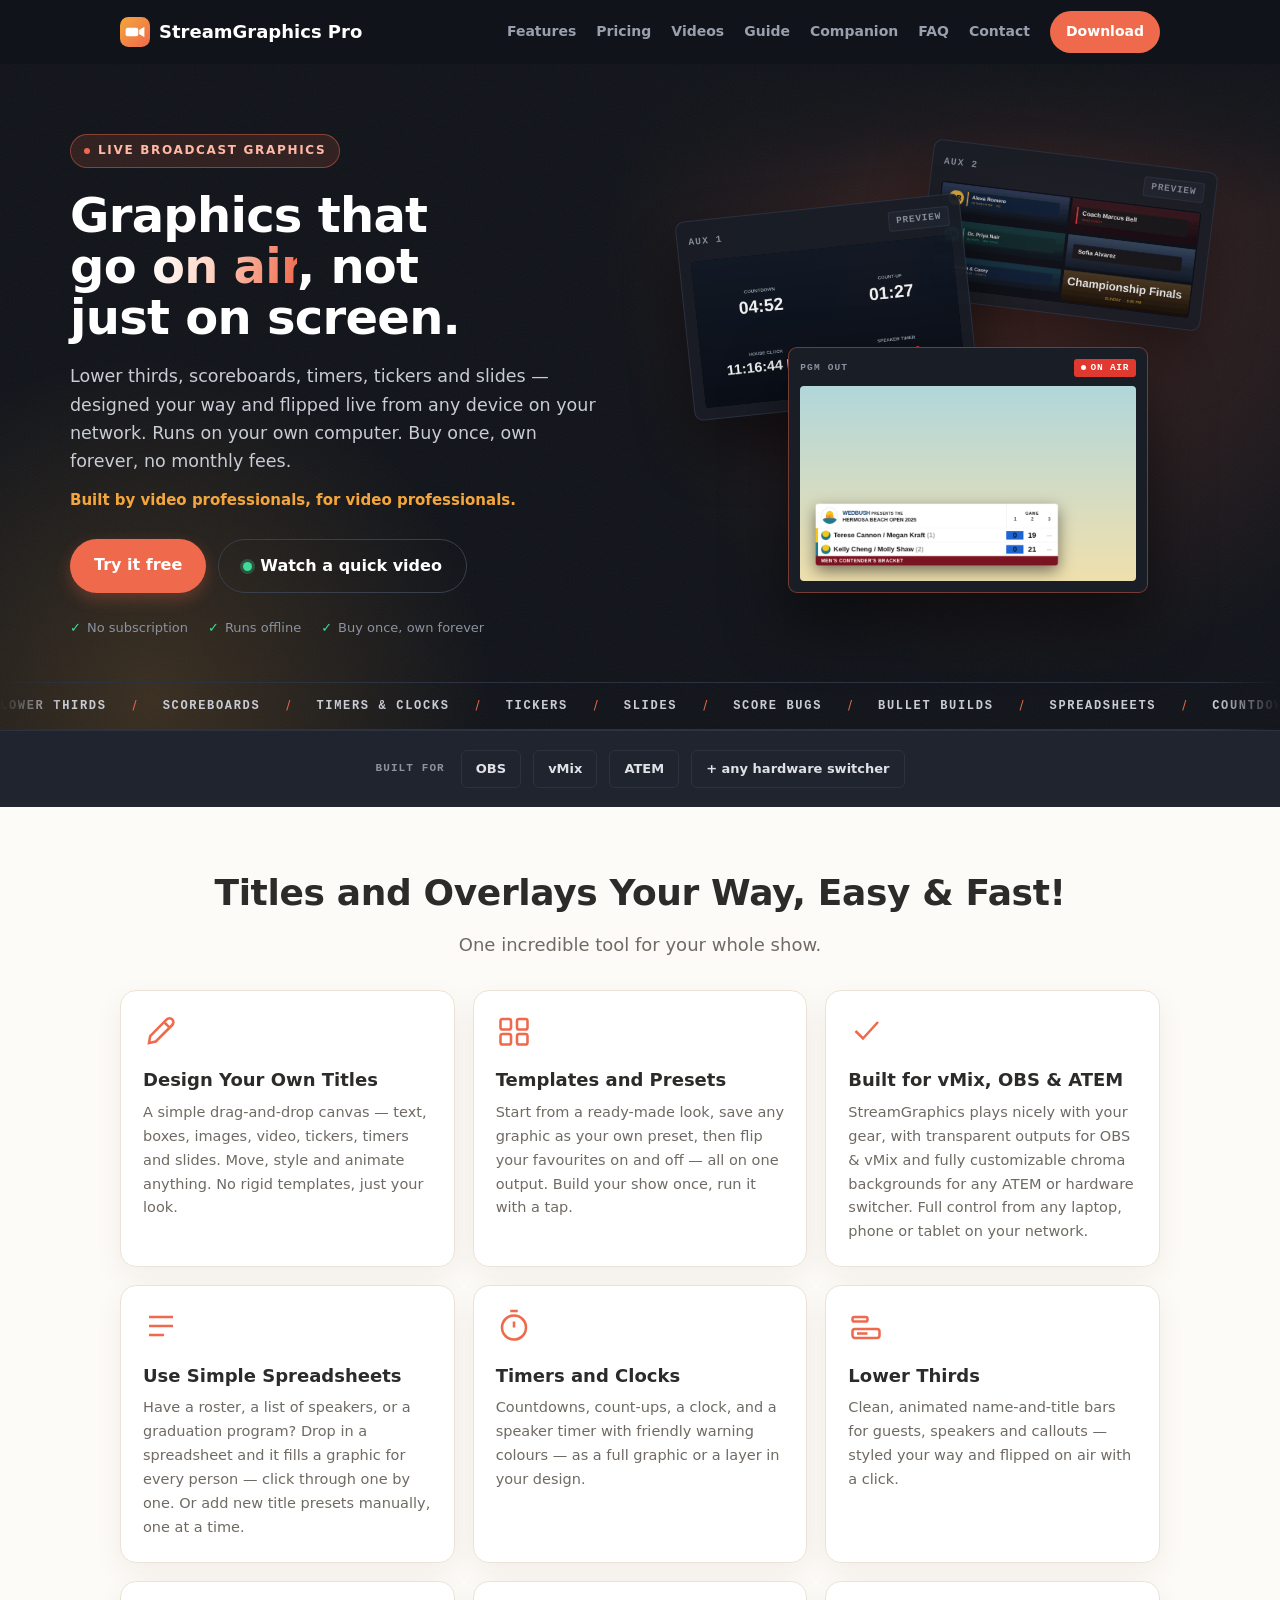
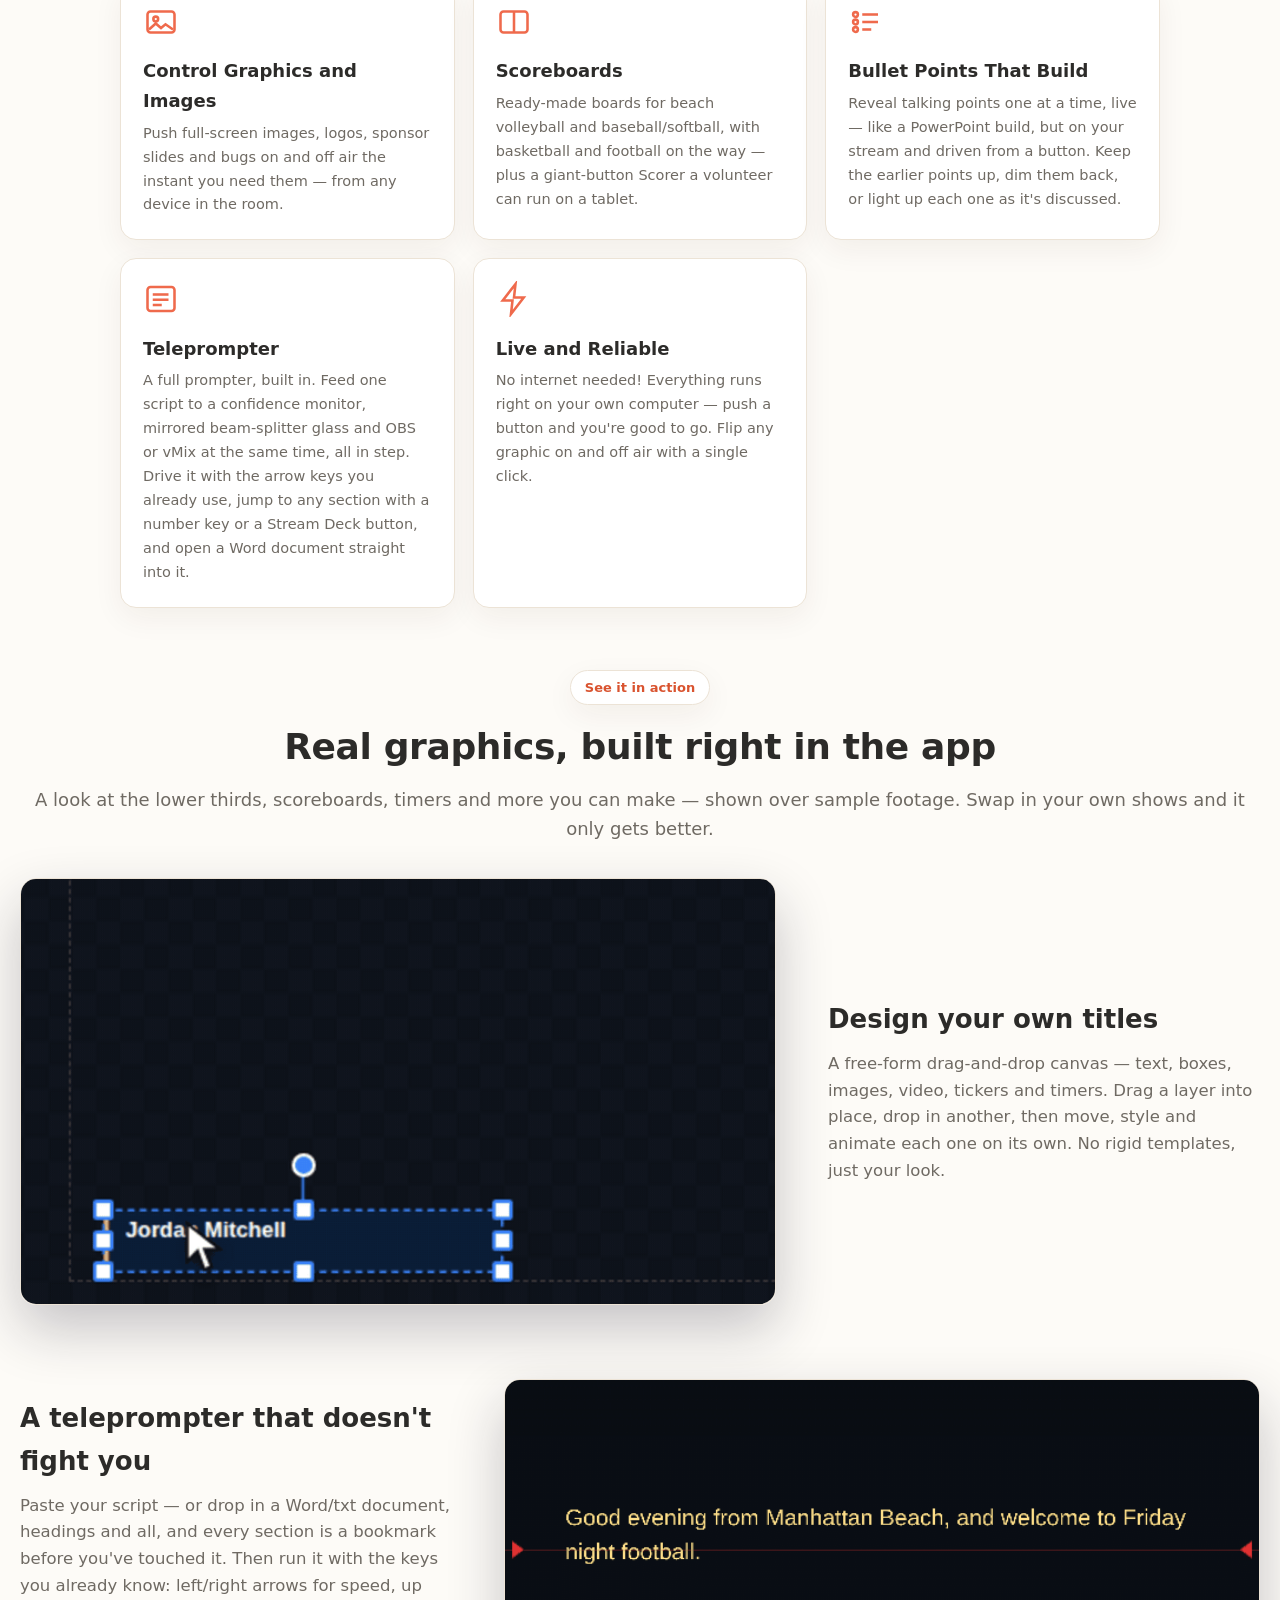
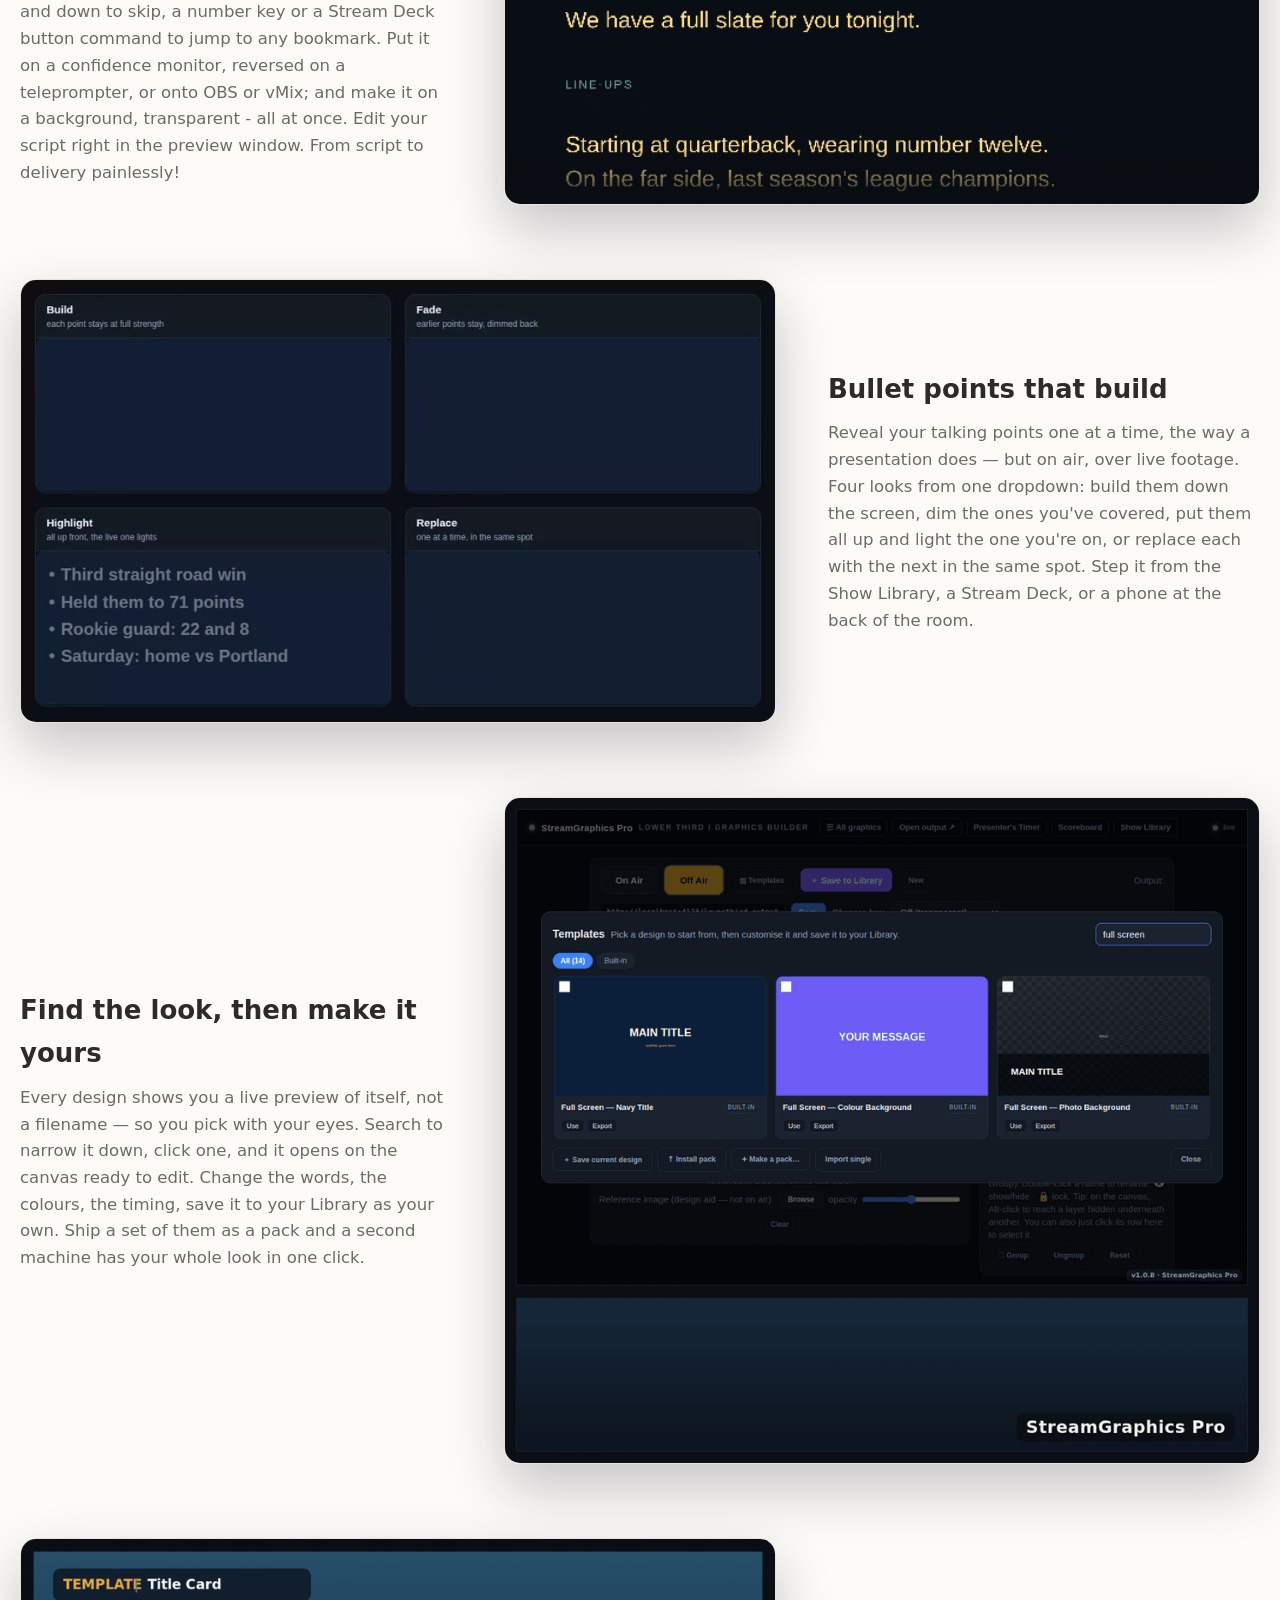
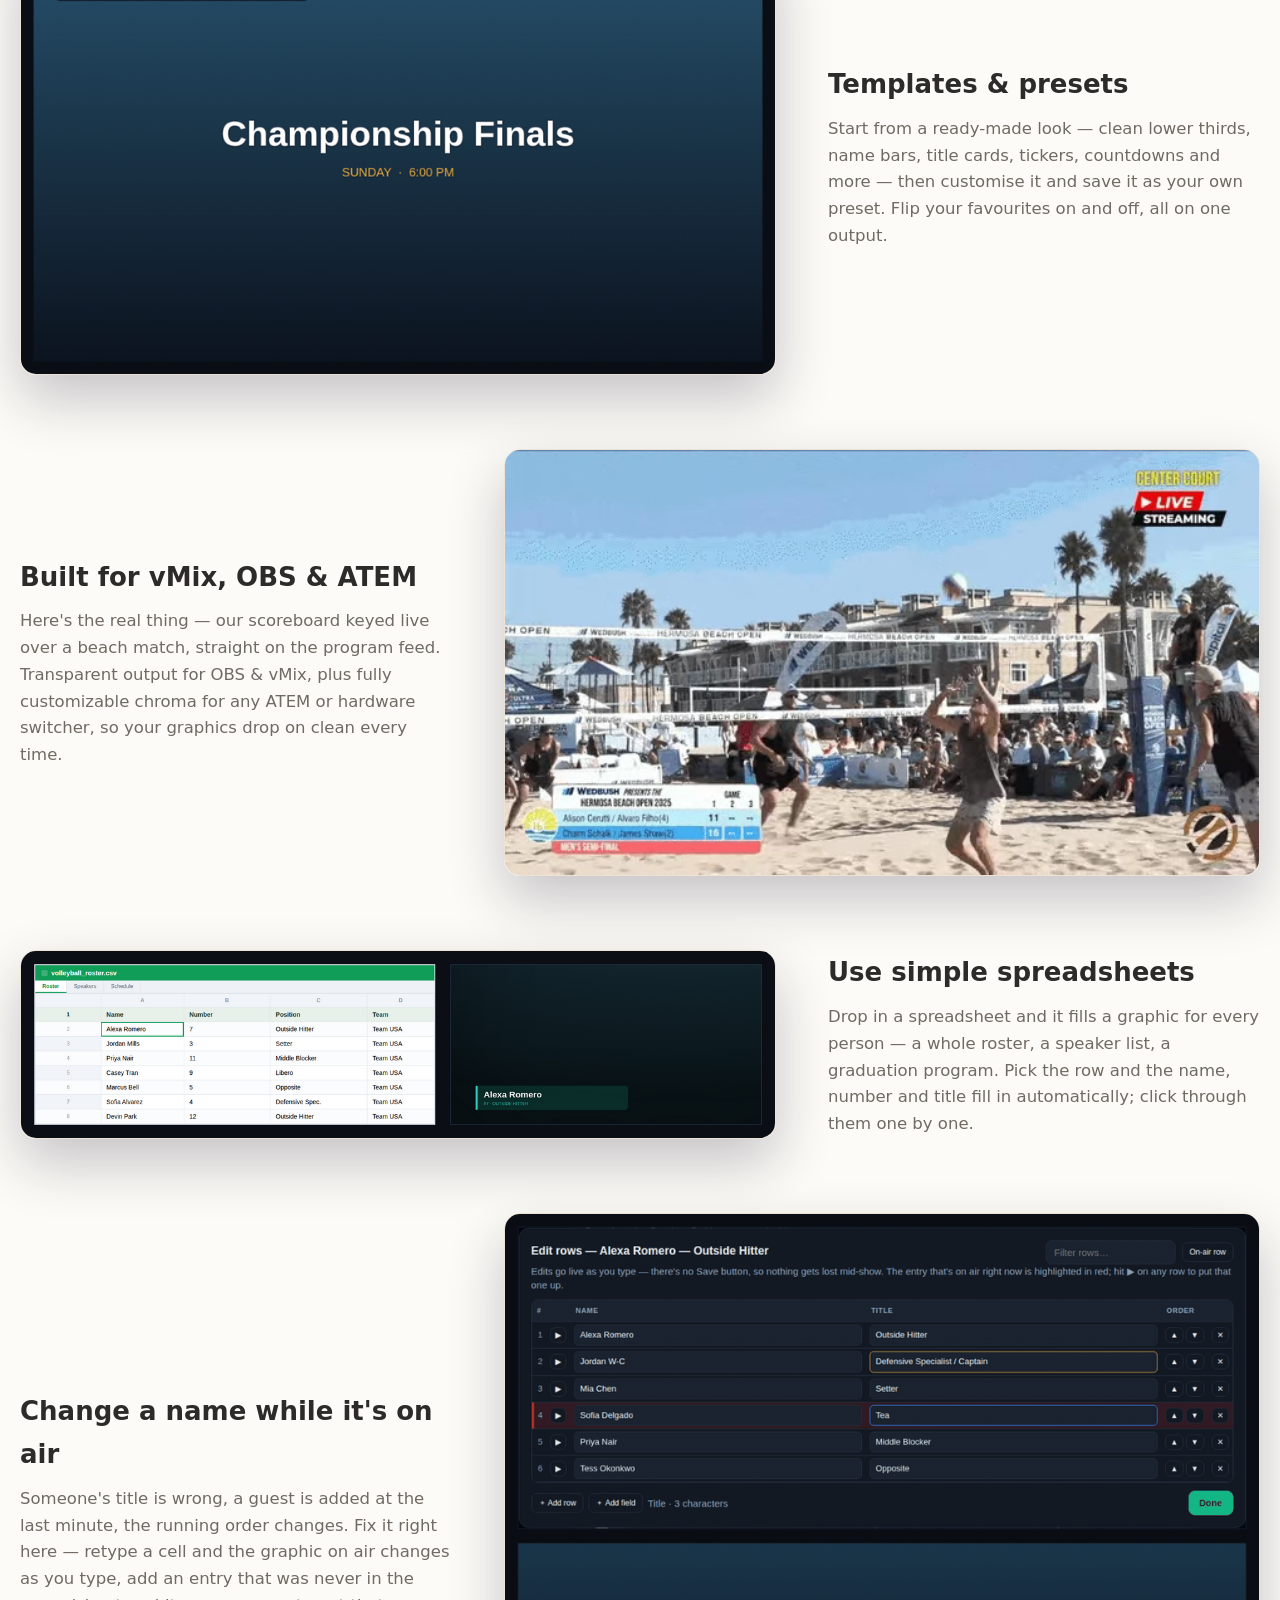
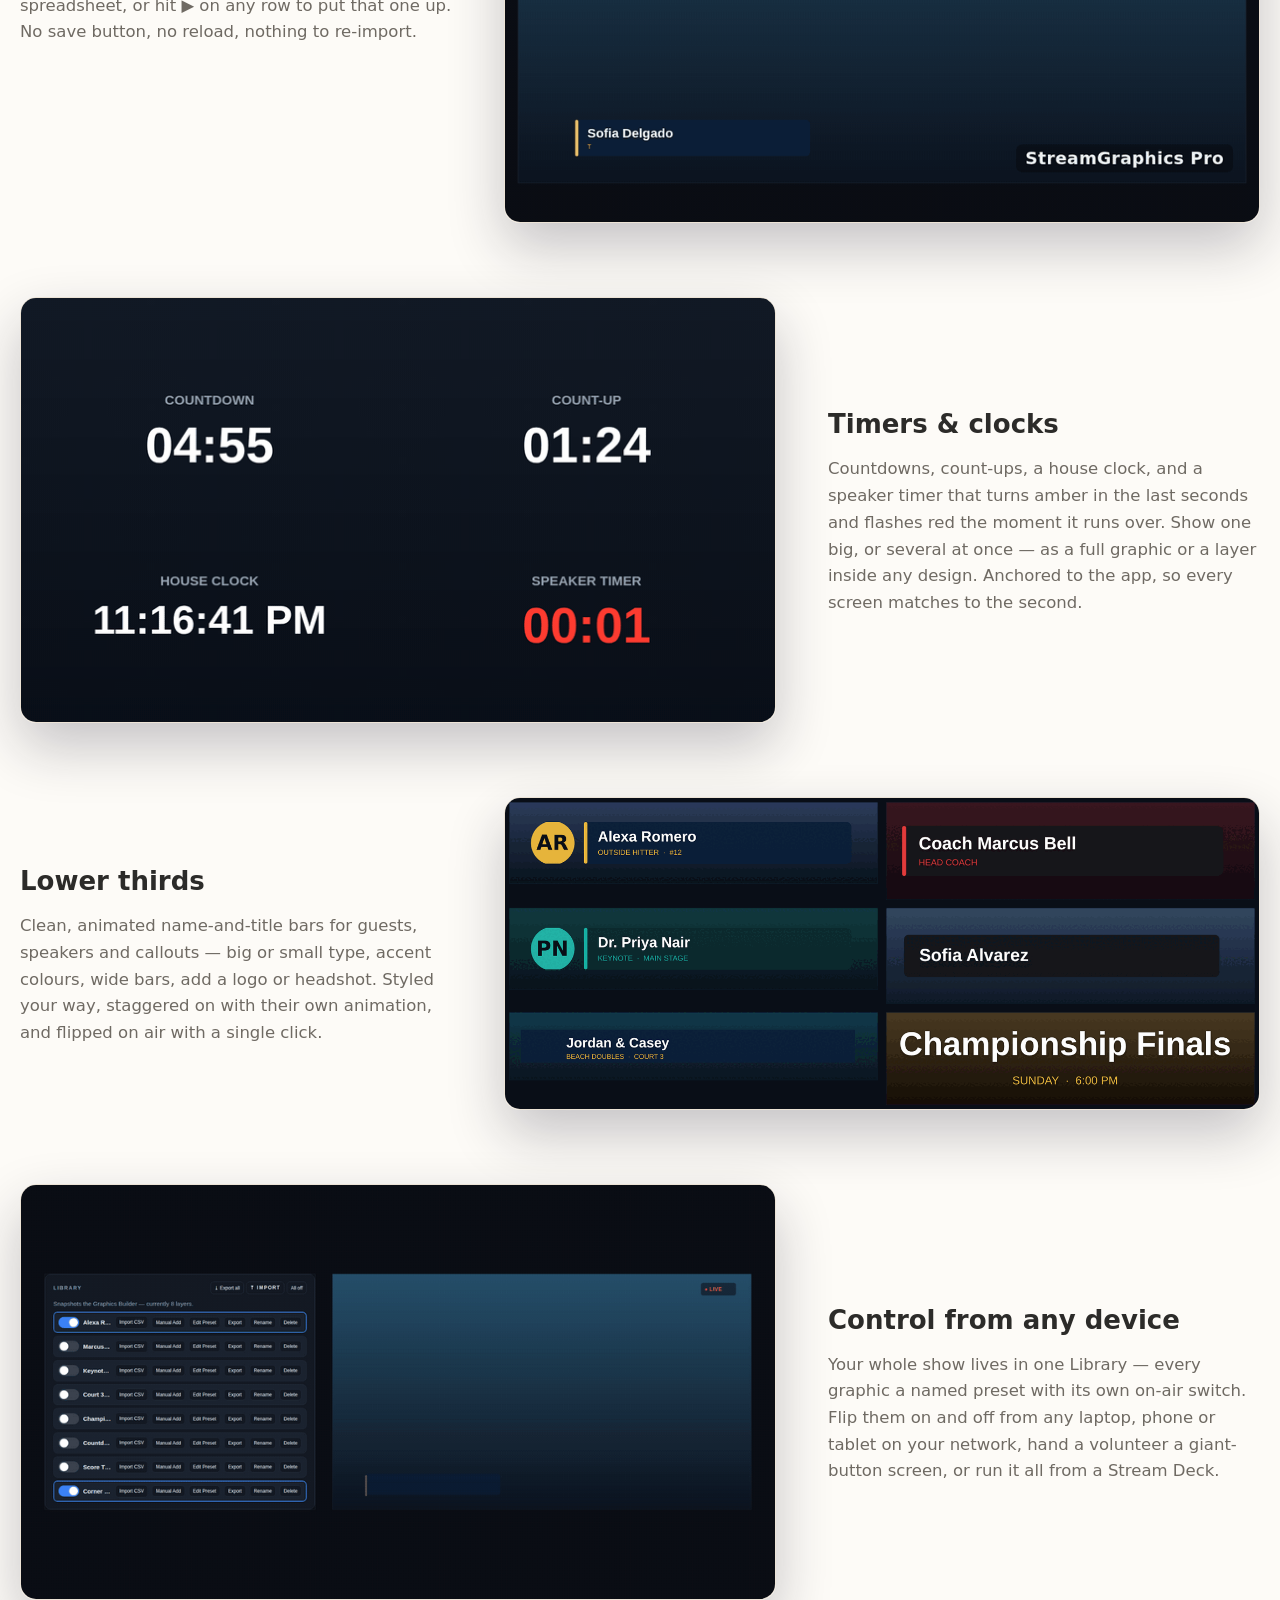
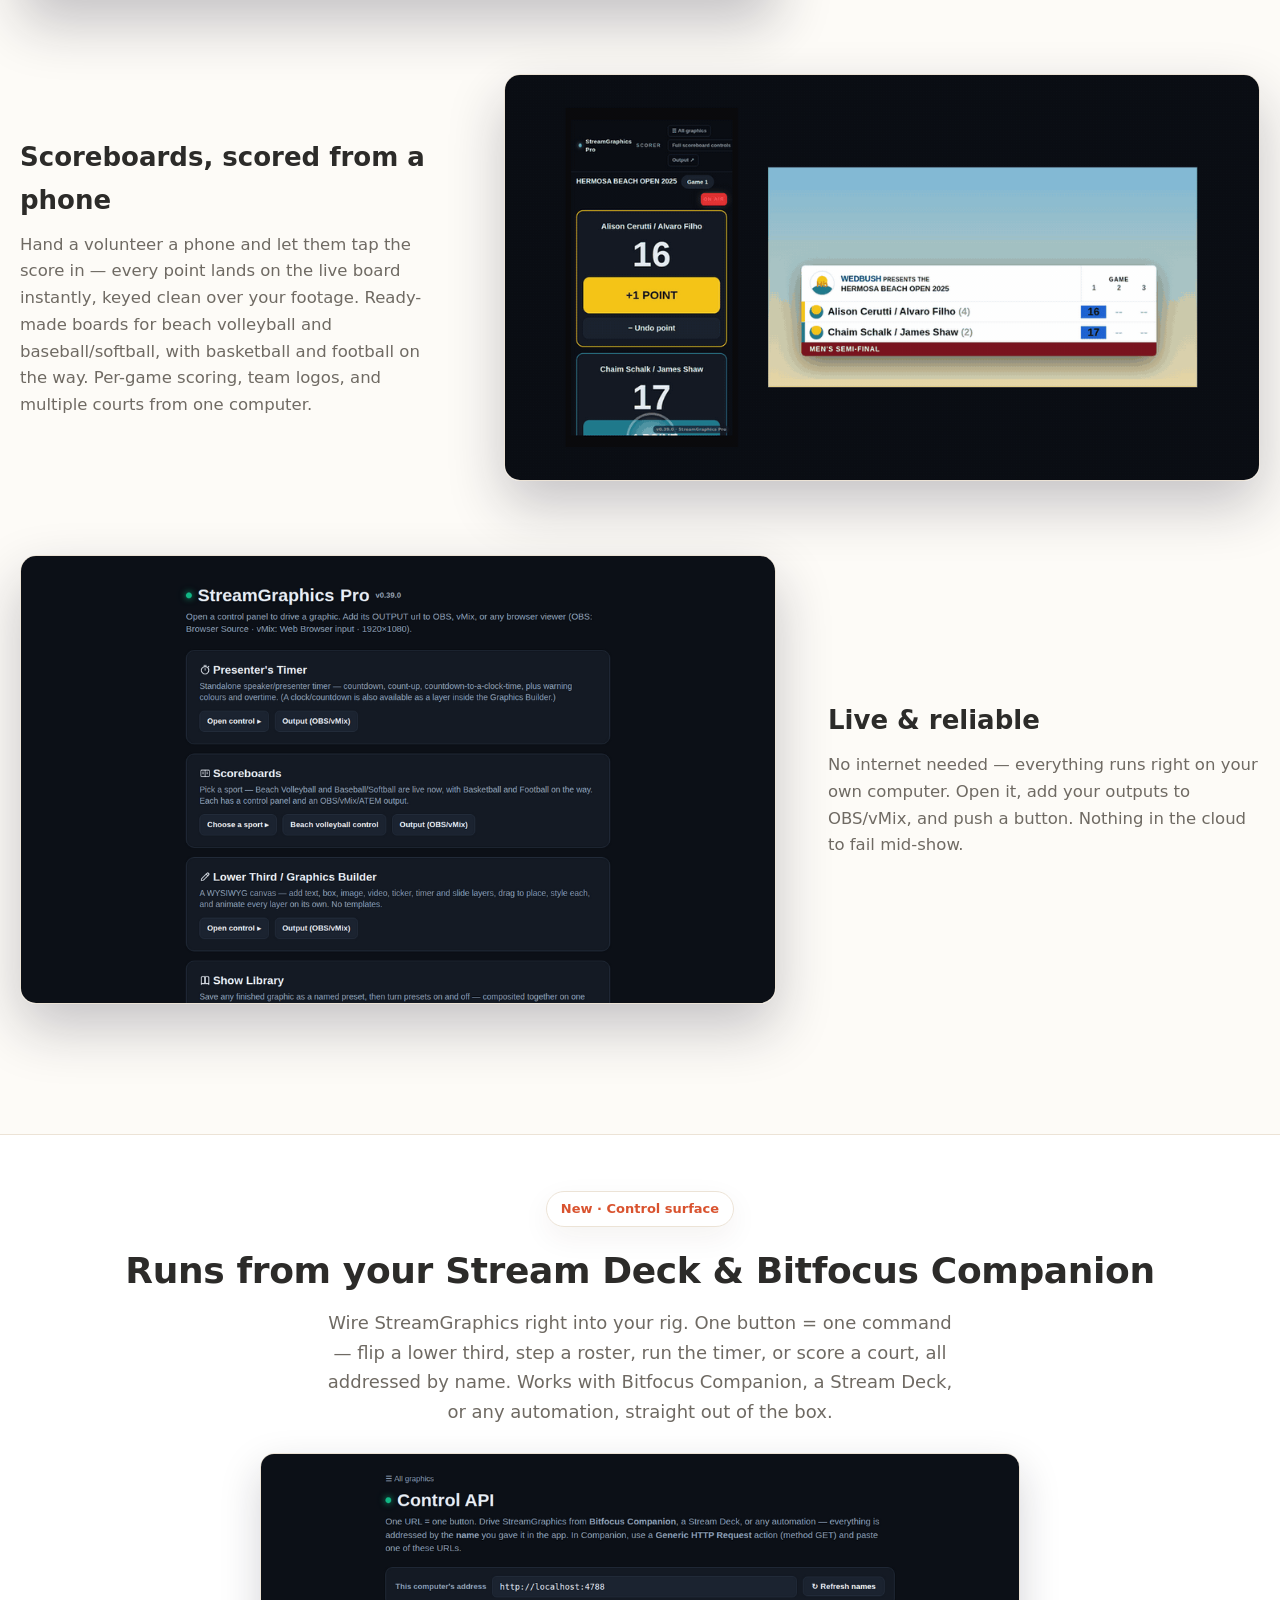
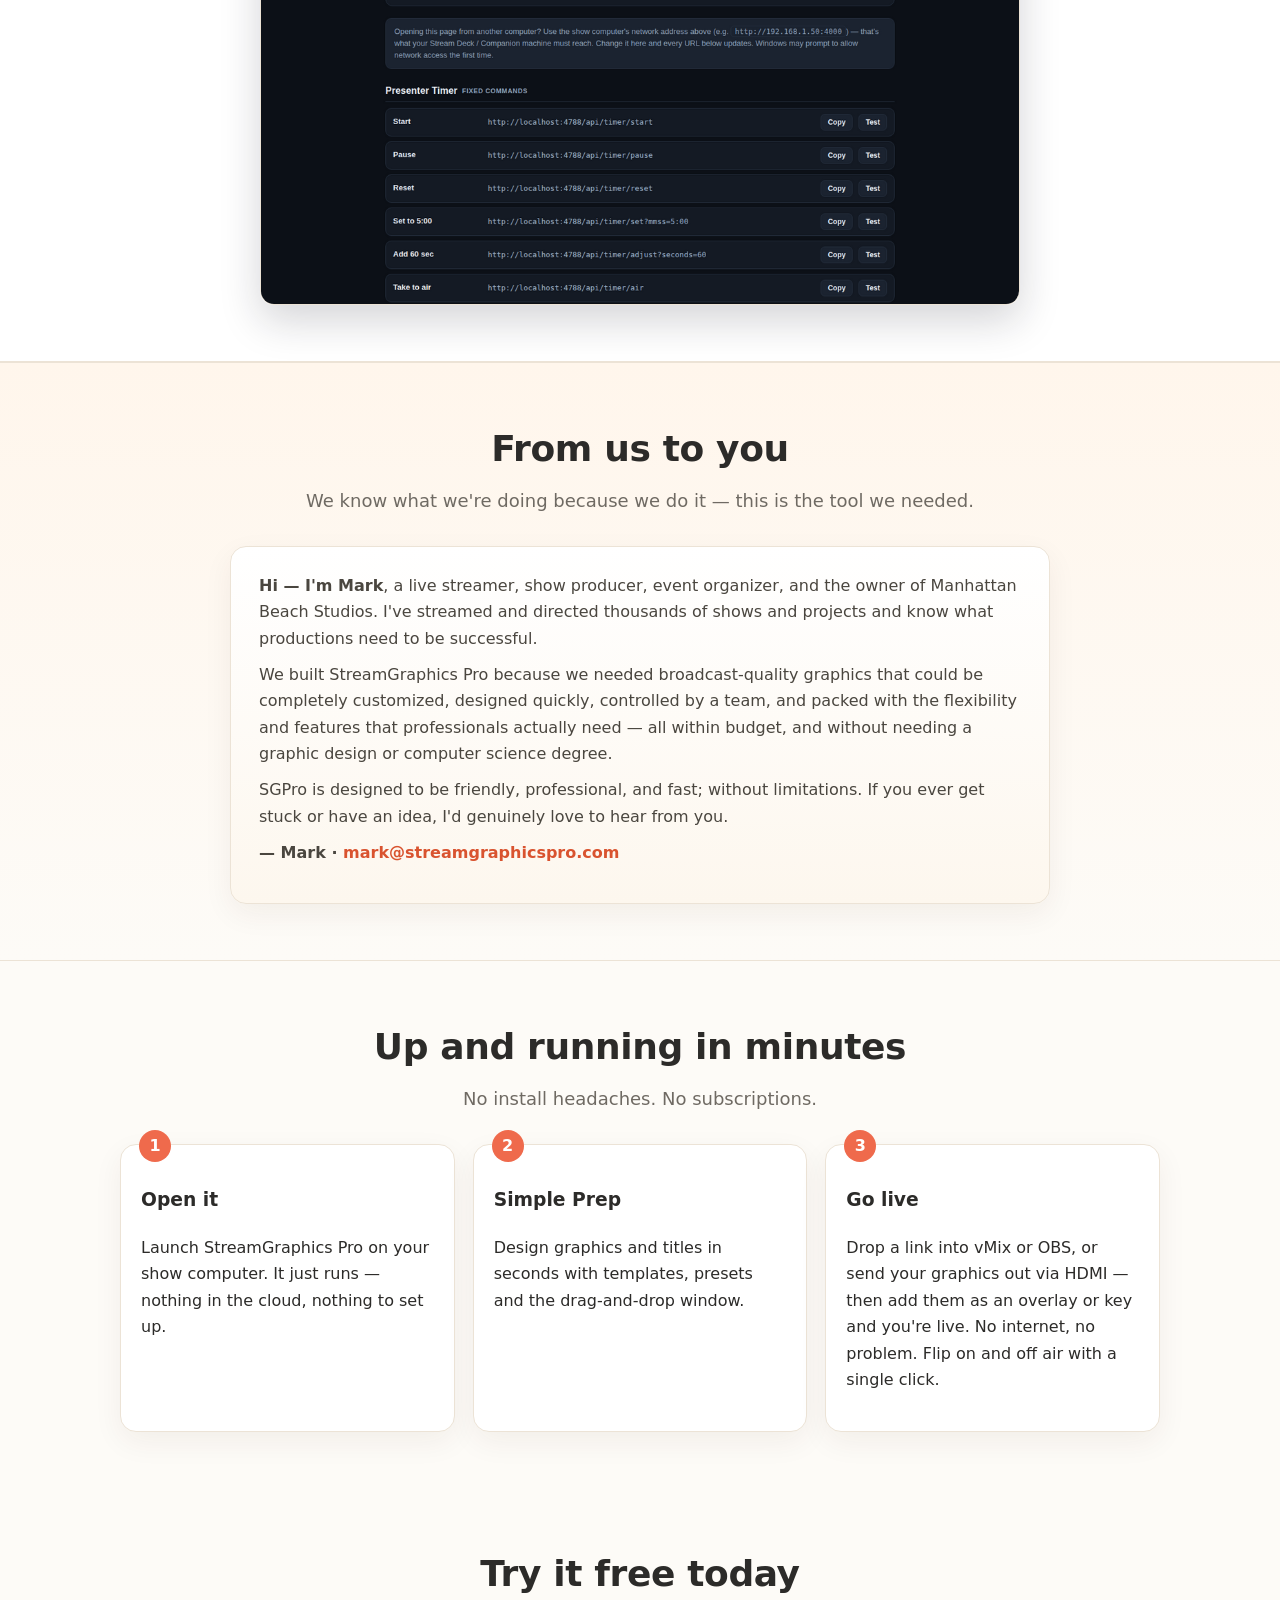
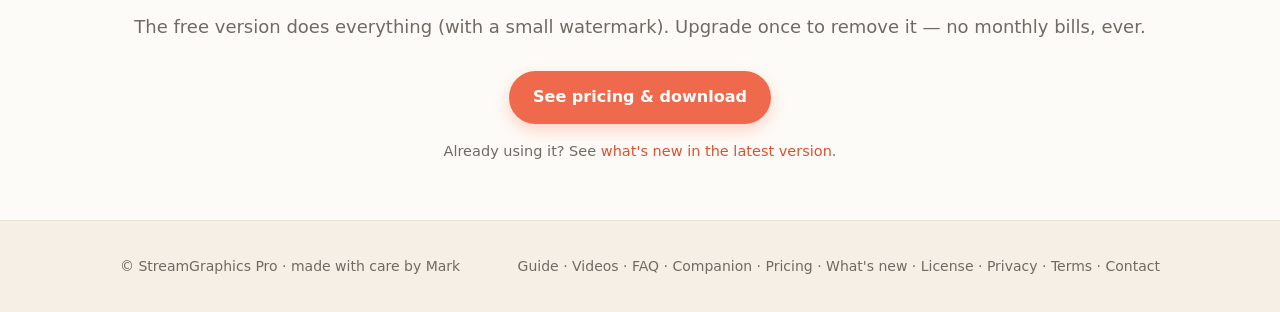
==== commit 707ab806: "A What's new page, in the site's own colours, linked from every footer Built as a real page rather t" ====
--- a/index.html
+++ b/index.html
@@ -341,11 +341,14 @@
   <h2>Try it free today</h2>
   <p class="lead">The free version does everything (with a small watermark). Upgrade once to remove it — no monthly bills, ever.</p>
   <a class="btn" href="pricing.html">See pricing &amp; download</a>
+  <p style="margin:16px 0 0;color:var(--muted);font-size:14.5px">
+    Already using it? See <a href="release-notes.html">what's new in the latest version</a>.
+  </p>
 </div></section>
 
 <footer><div class="wrap">
   <div>© StreamGraphics Pro · made with care by Mark</div>
-  <div><a href="docs.html">Guide</a> · <a href="tutorials.html">Videos</a> · <a href="faq.html">FAQ</a> · <a href="companion.html">Companion</a> · <a href="pricing.html">Pricing</a> · <a href="eula.html">License</a> · <a href="privacy.html">Privacy</a> · <a href="terms.html">Terms</a> · <a href="contact.html">Contact</a></div>
+  <div><a href="docs.html">Guide</a> · <a href="tutorials.html">Videos</a> · <a href="faq.html">FAQ</a> · <a href="companion.html">Companion</a> · <a href="pricing.html">Pricing</a> · <a href="release-notes.html">What's new</a> · <a href="eula.html">License</a> · <a href="privacy.html">Privacy</a> · <a href="terms.html">Terms</a> · <a href="contact.html">Contact</a></div>
 </div></footer>
 </body>
 </html>
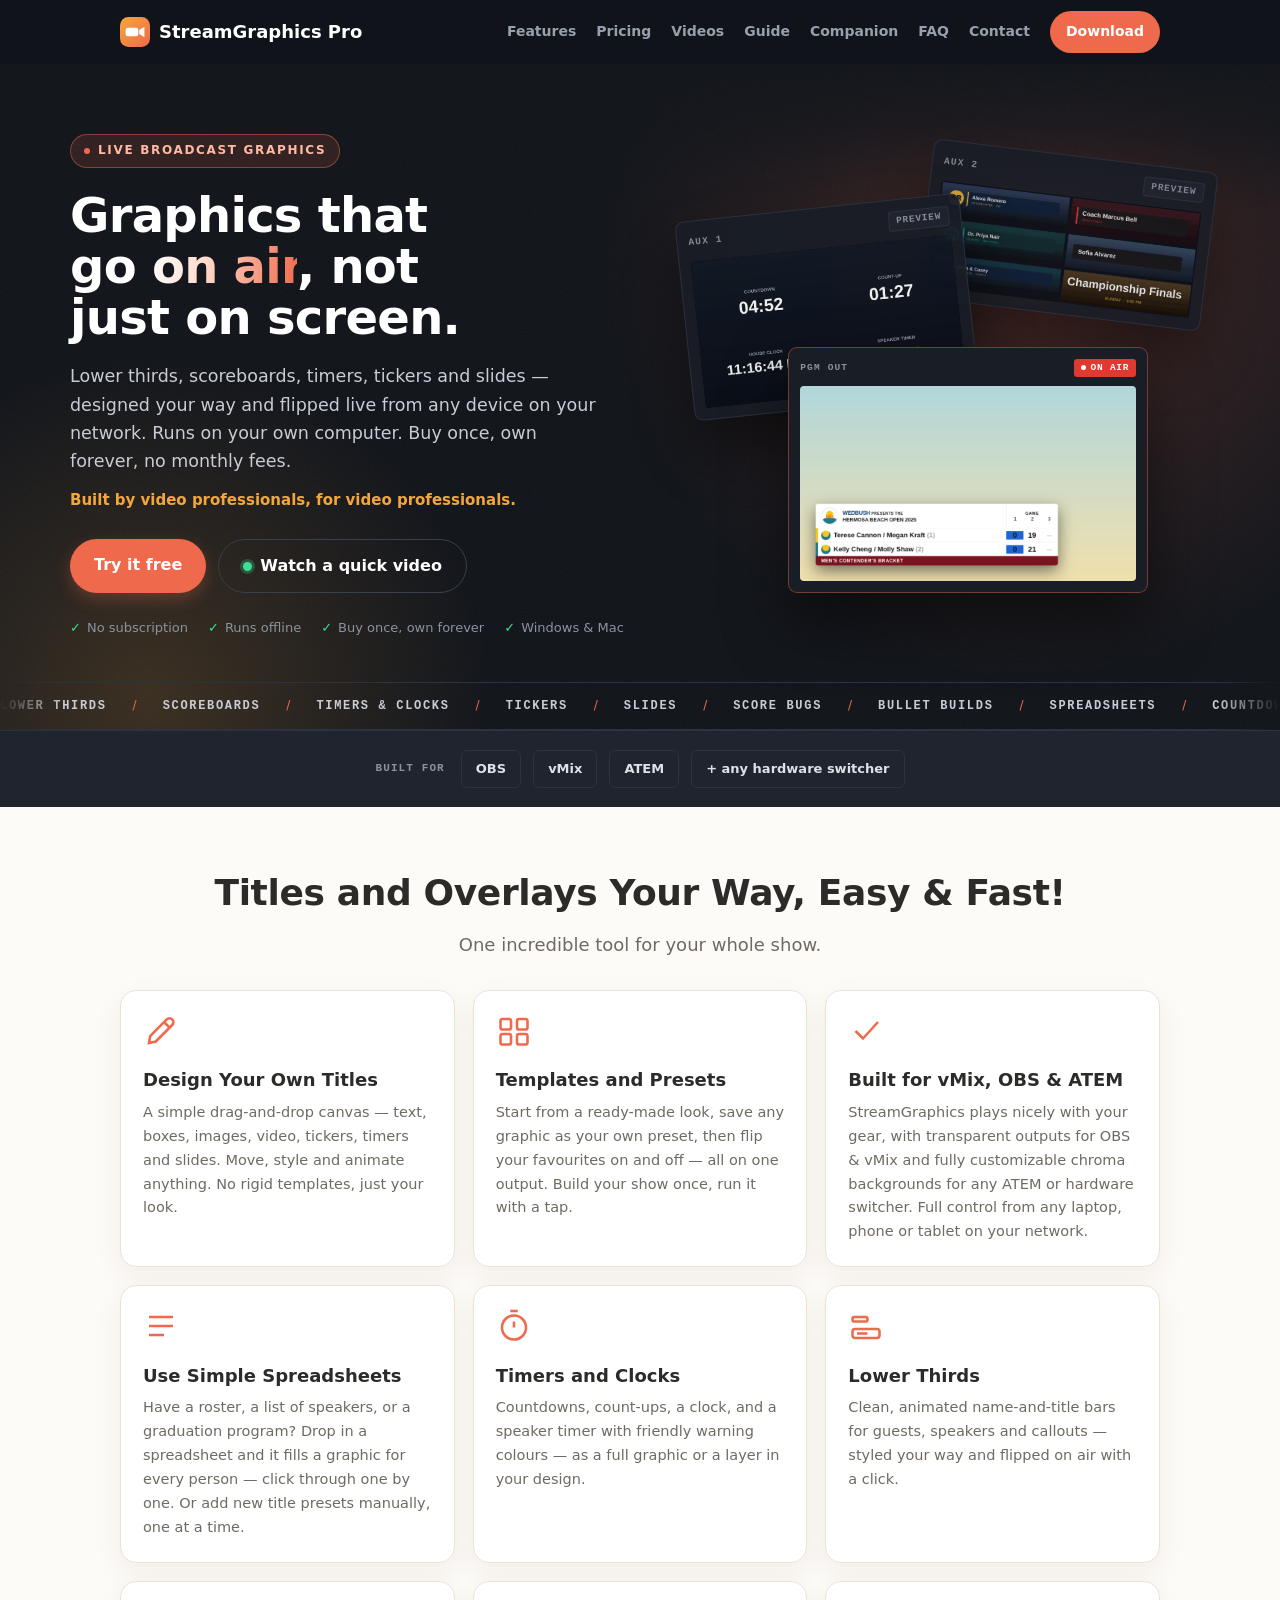
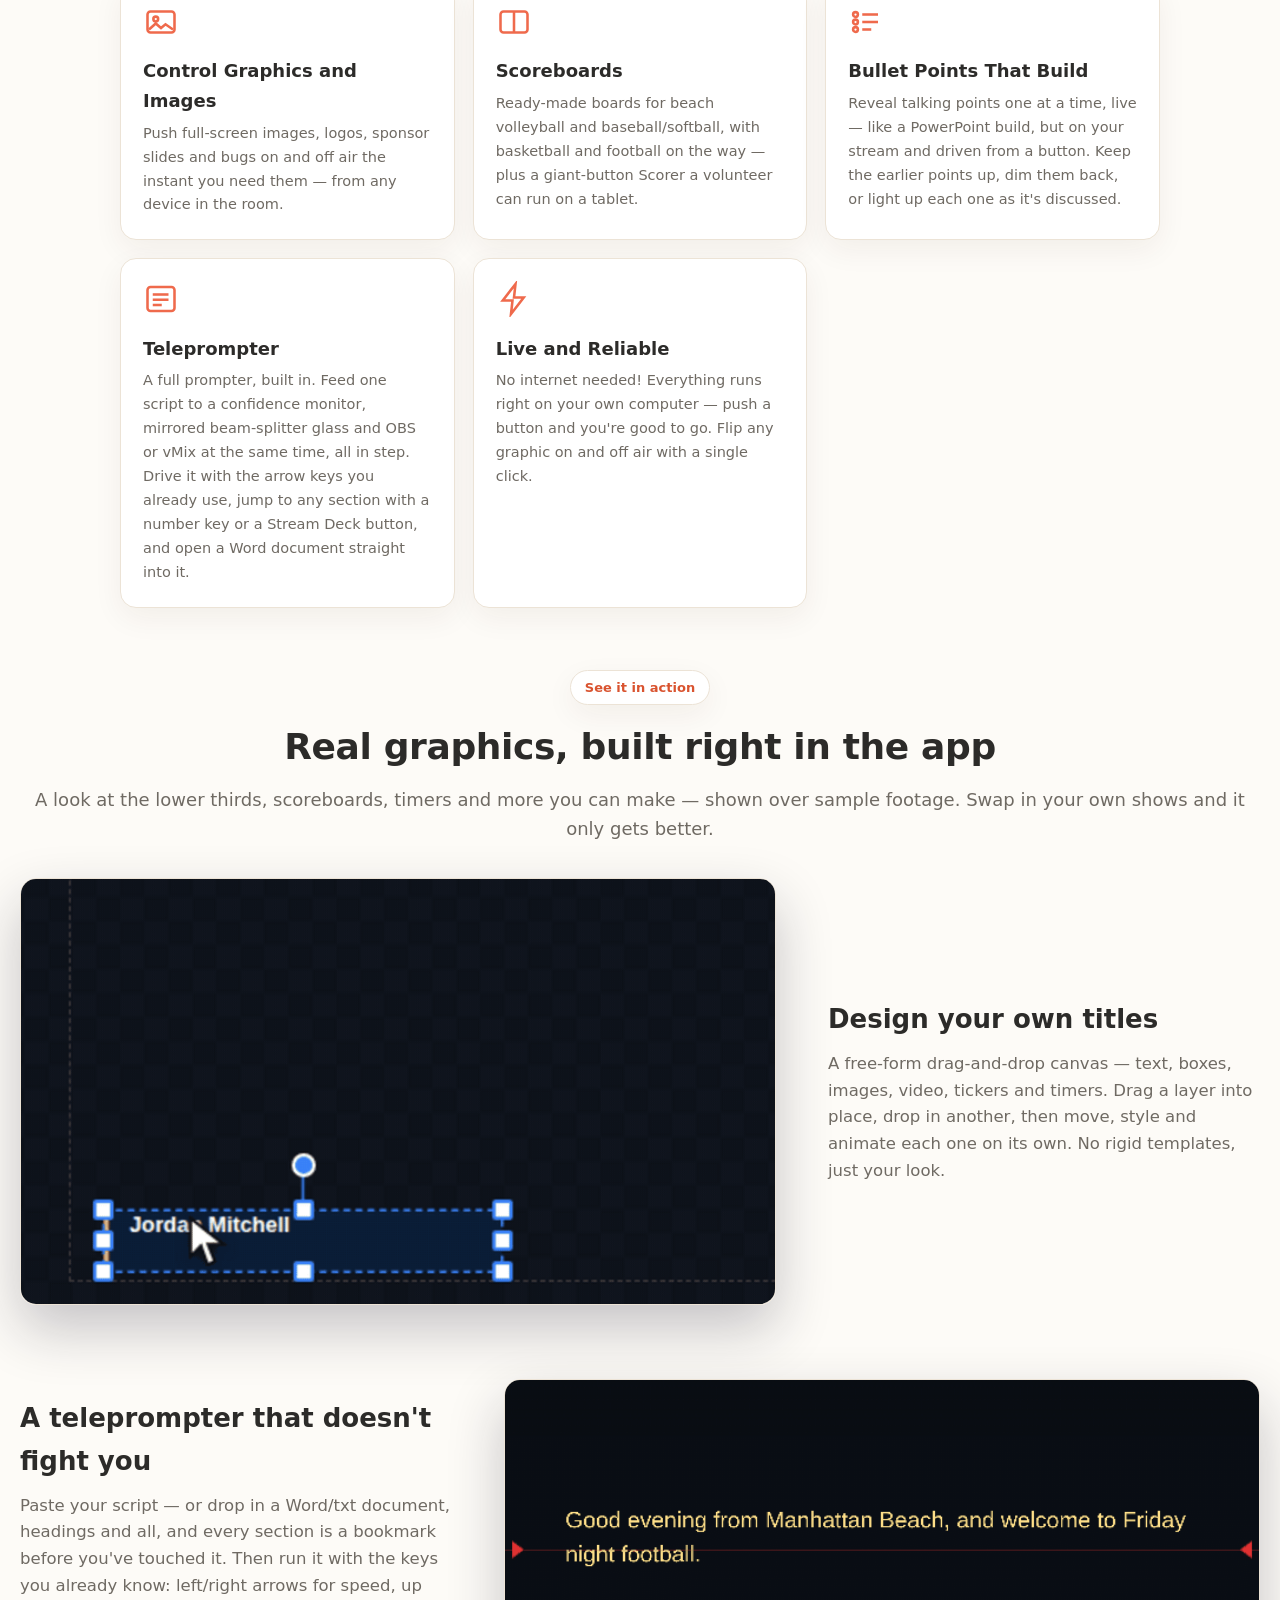
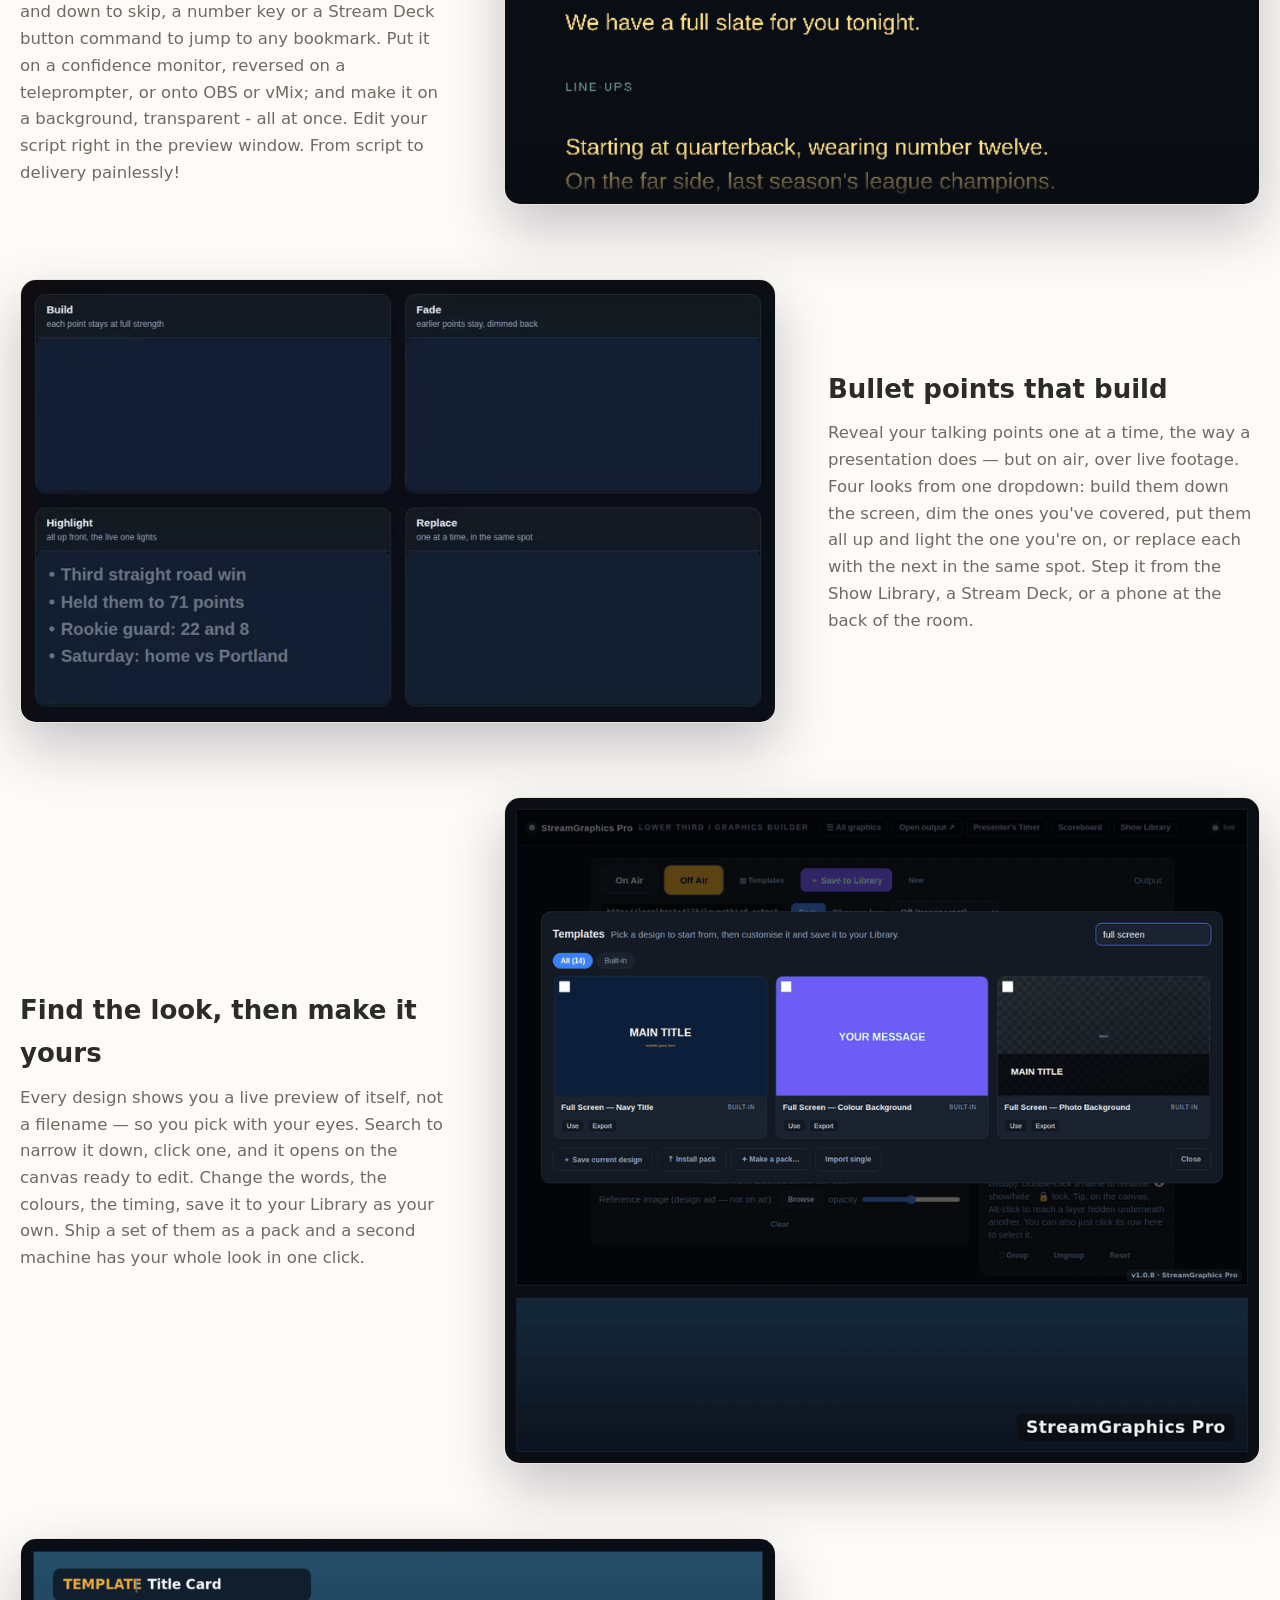
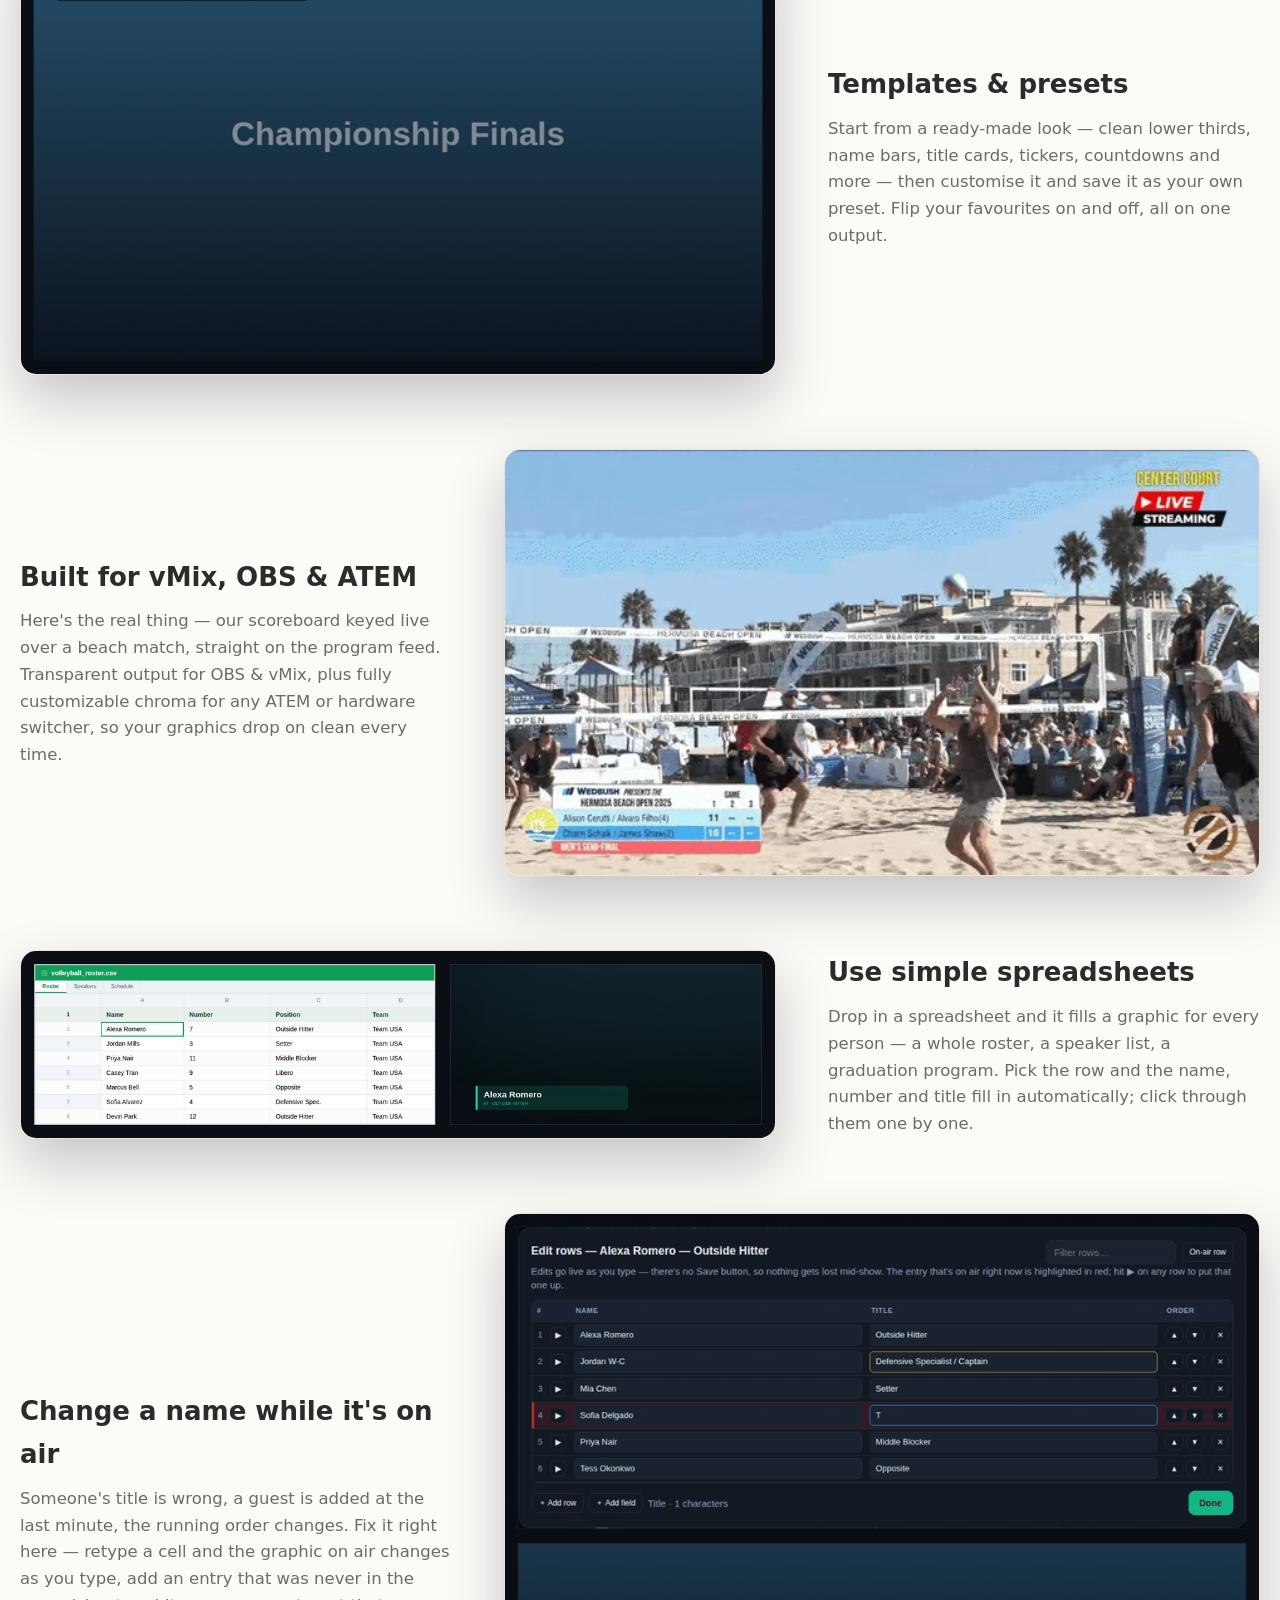
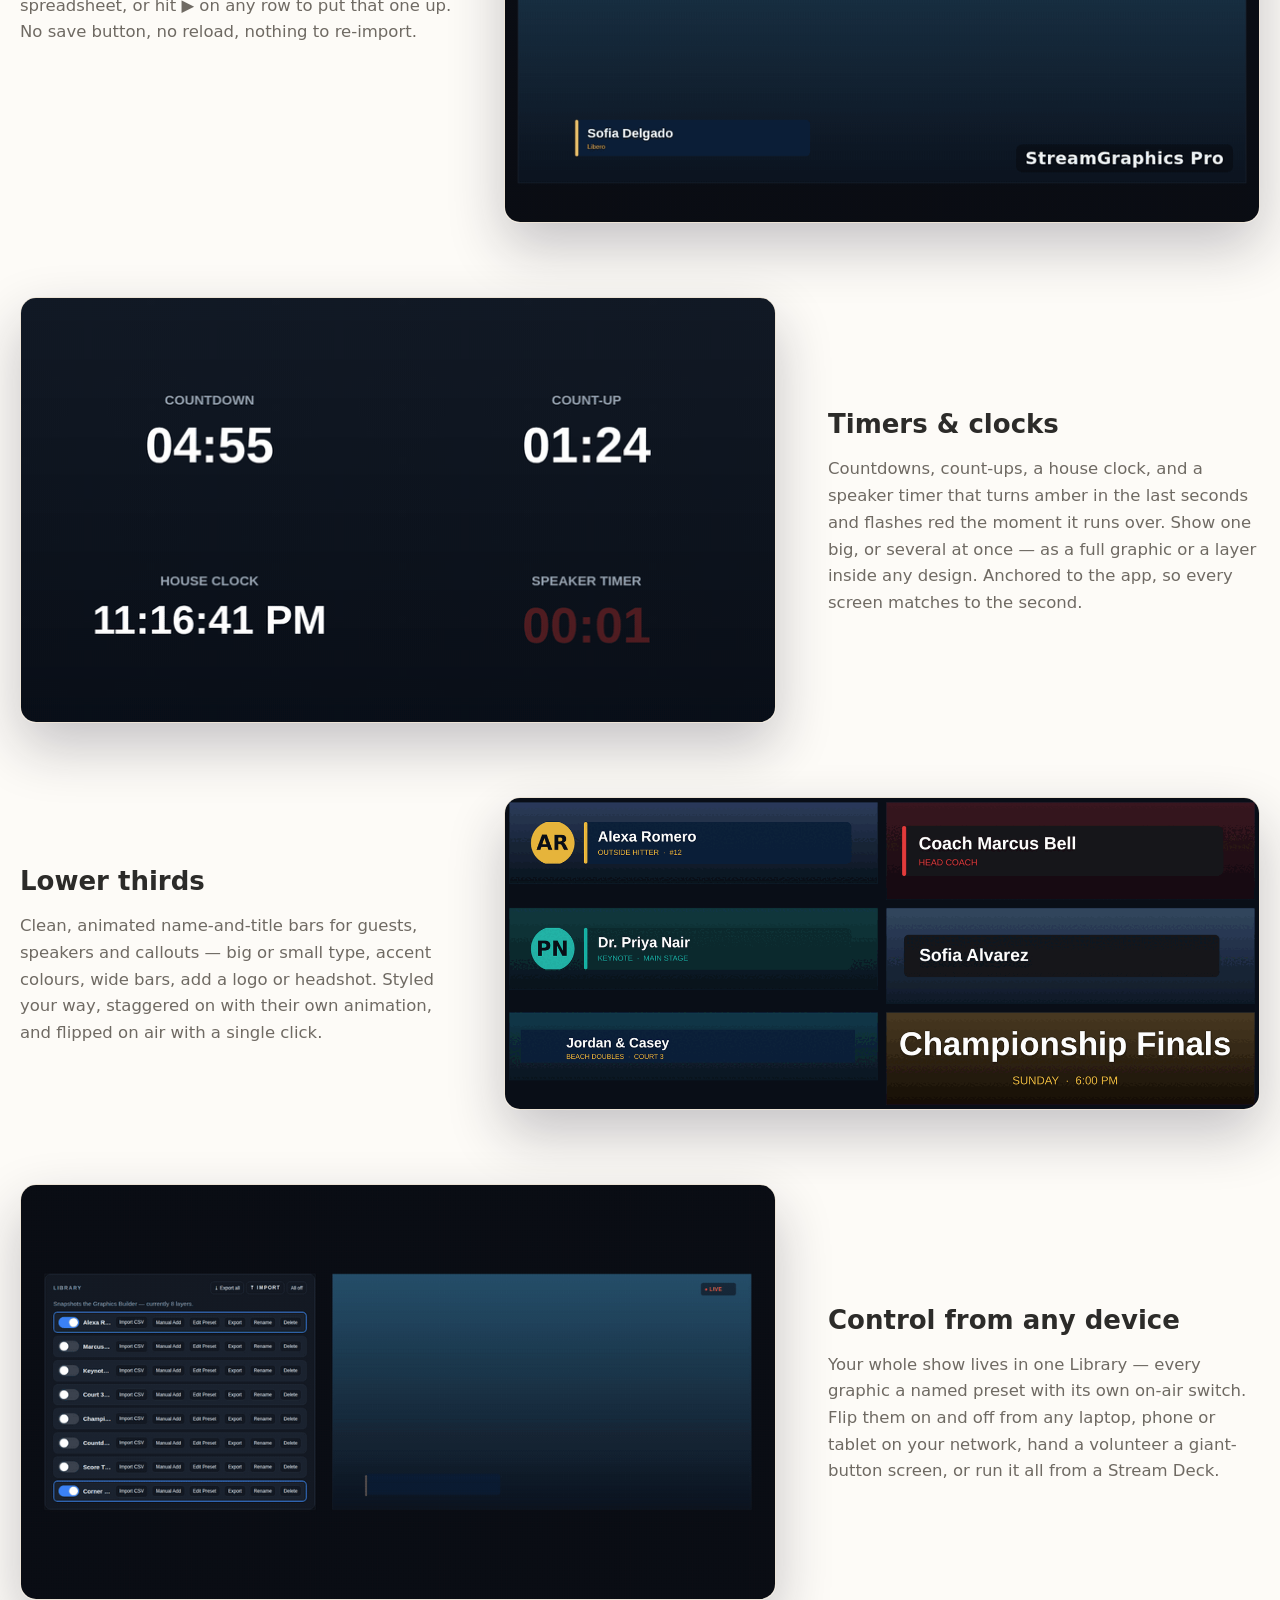
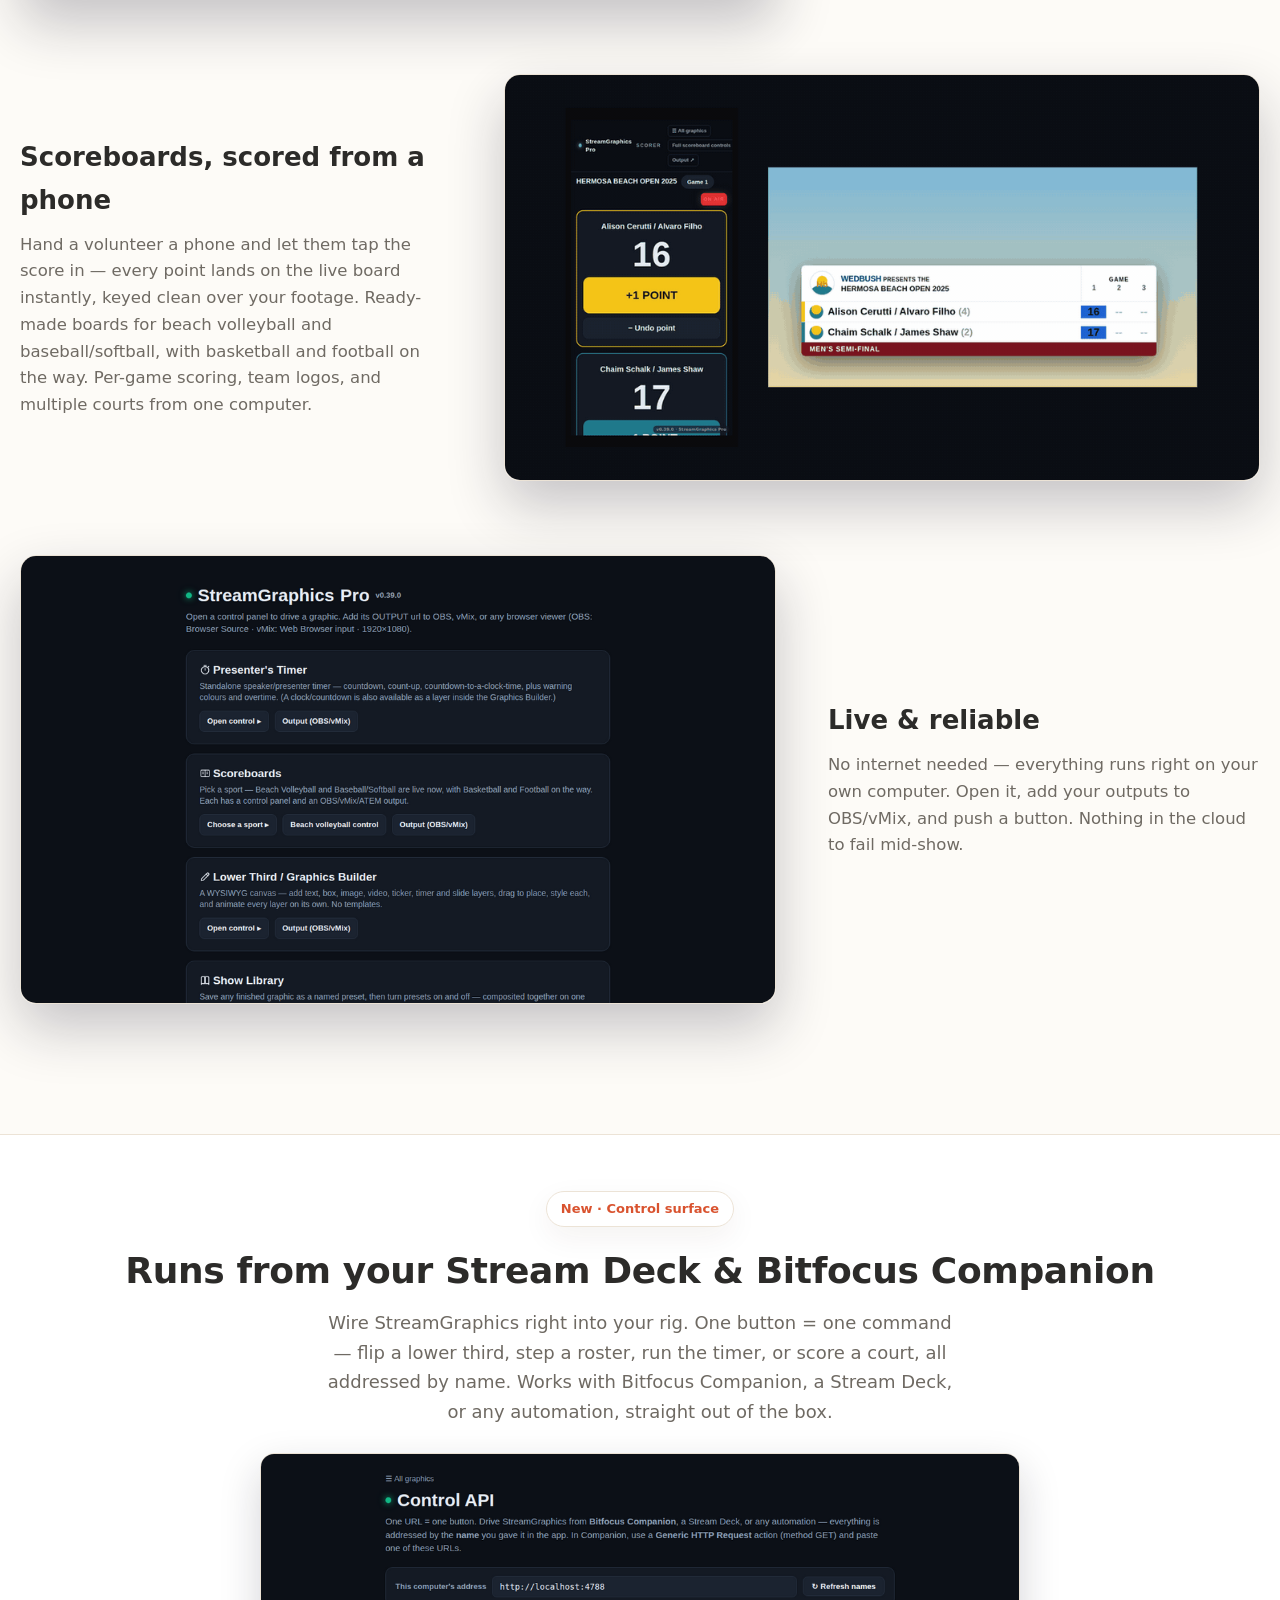
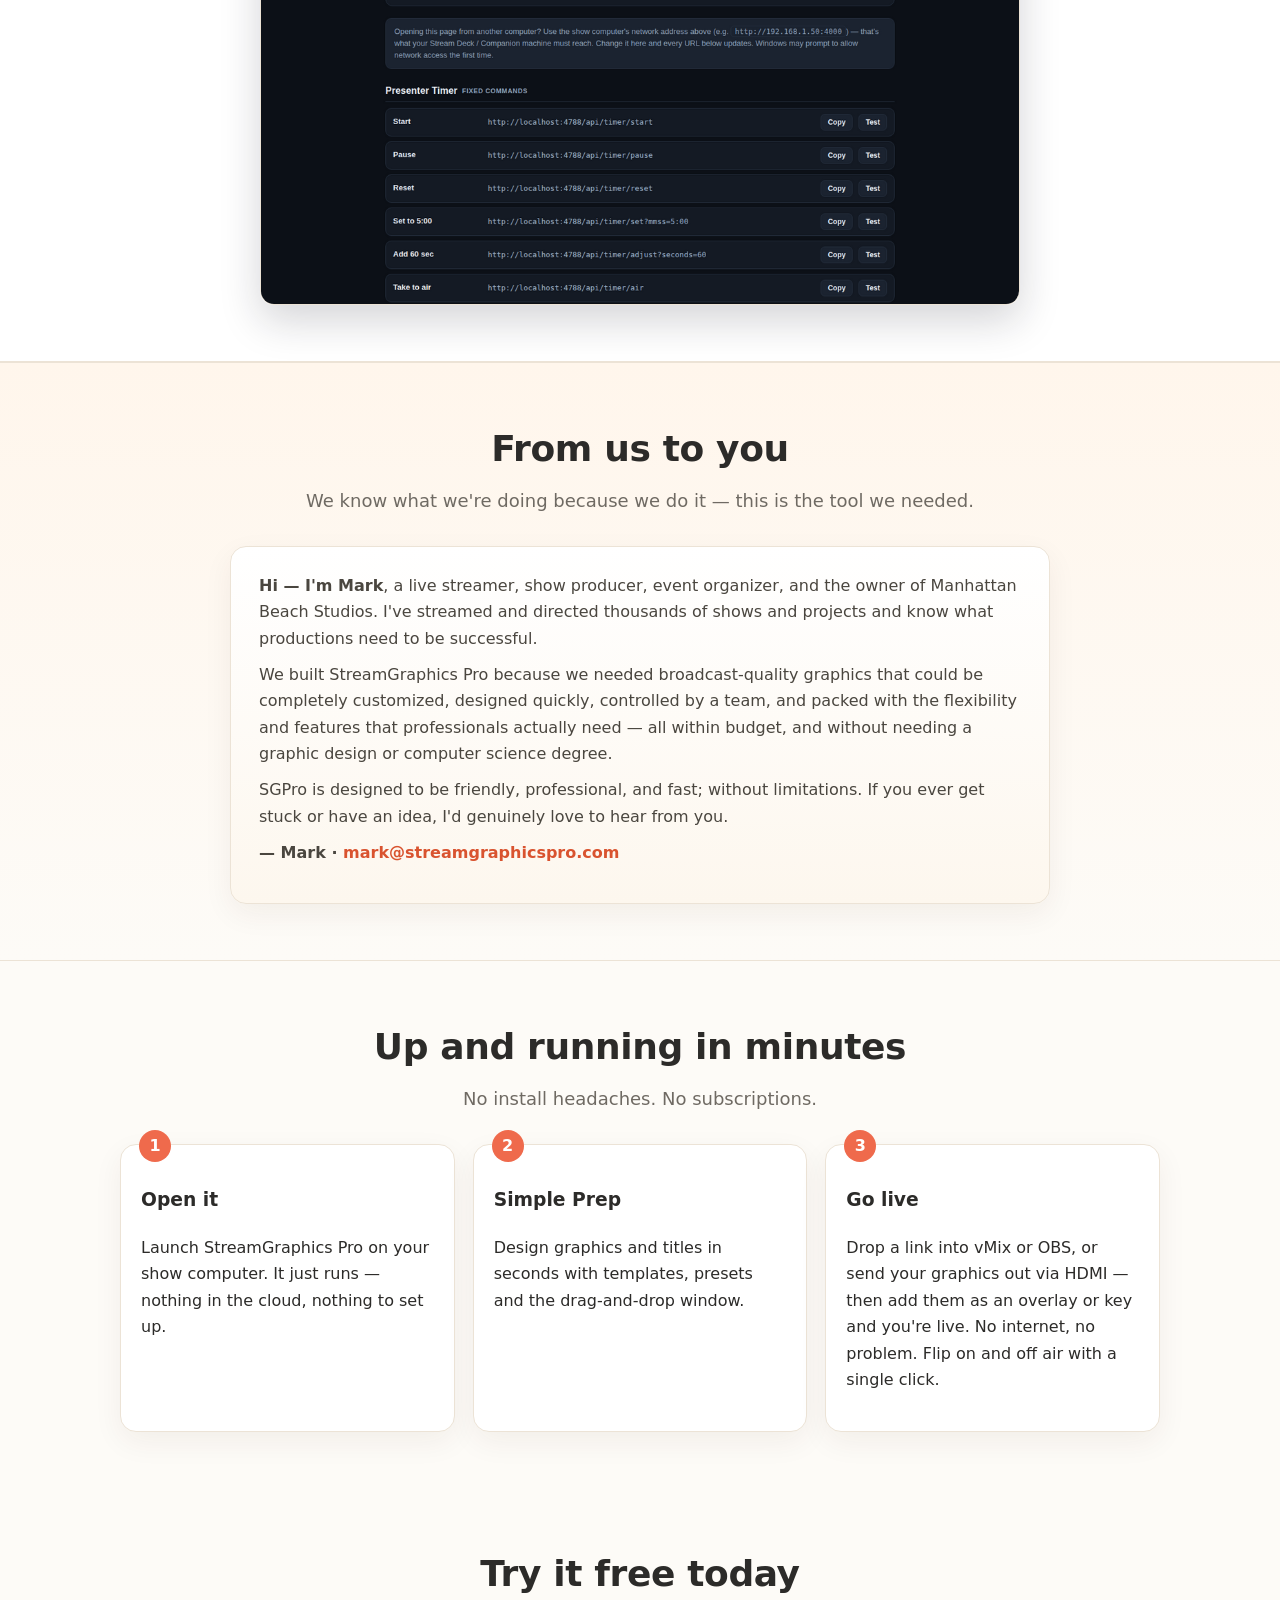
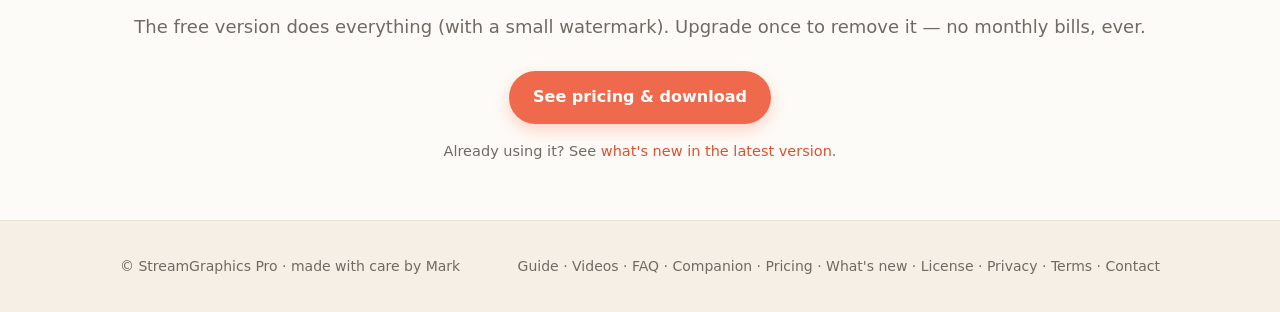
==== commit 51a68520: "The pricing page was still telling Mac buyers to wait It said 'Mac - coming soon' with a button to t" ====
--- a/index.html
+++ b/index.html
@@ -185,6 +185,7 @@
         <span><span class="tick">✓</span>No subscription</span>
         <span><span class="tick">✓</span>Runs offline</span>
         <span><span class="tick">✓</span>Buy once, own forever</span>
+        <span><span class="tick">✓</span>Windows &amp; Mac</span>
       </div>
     </div>
 
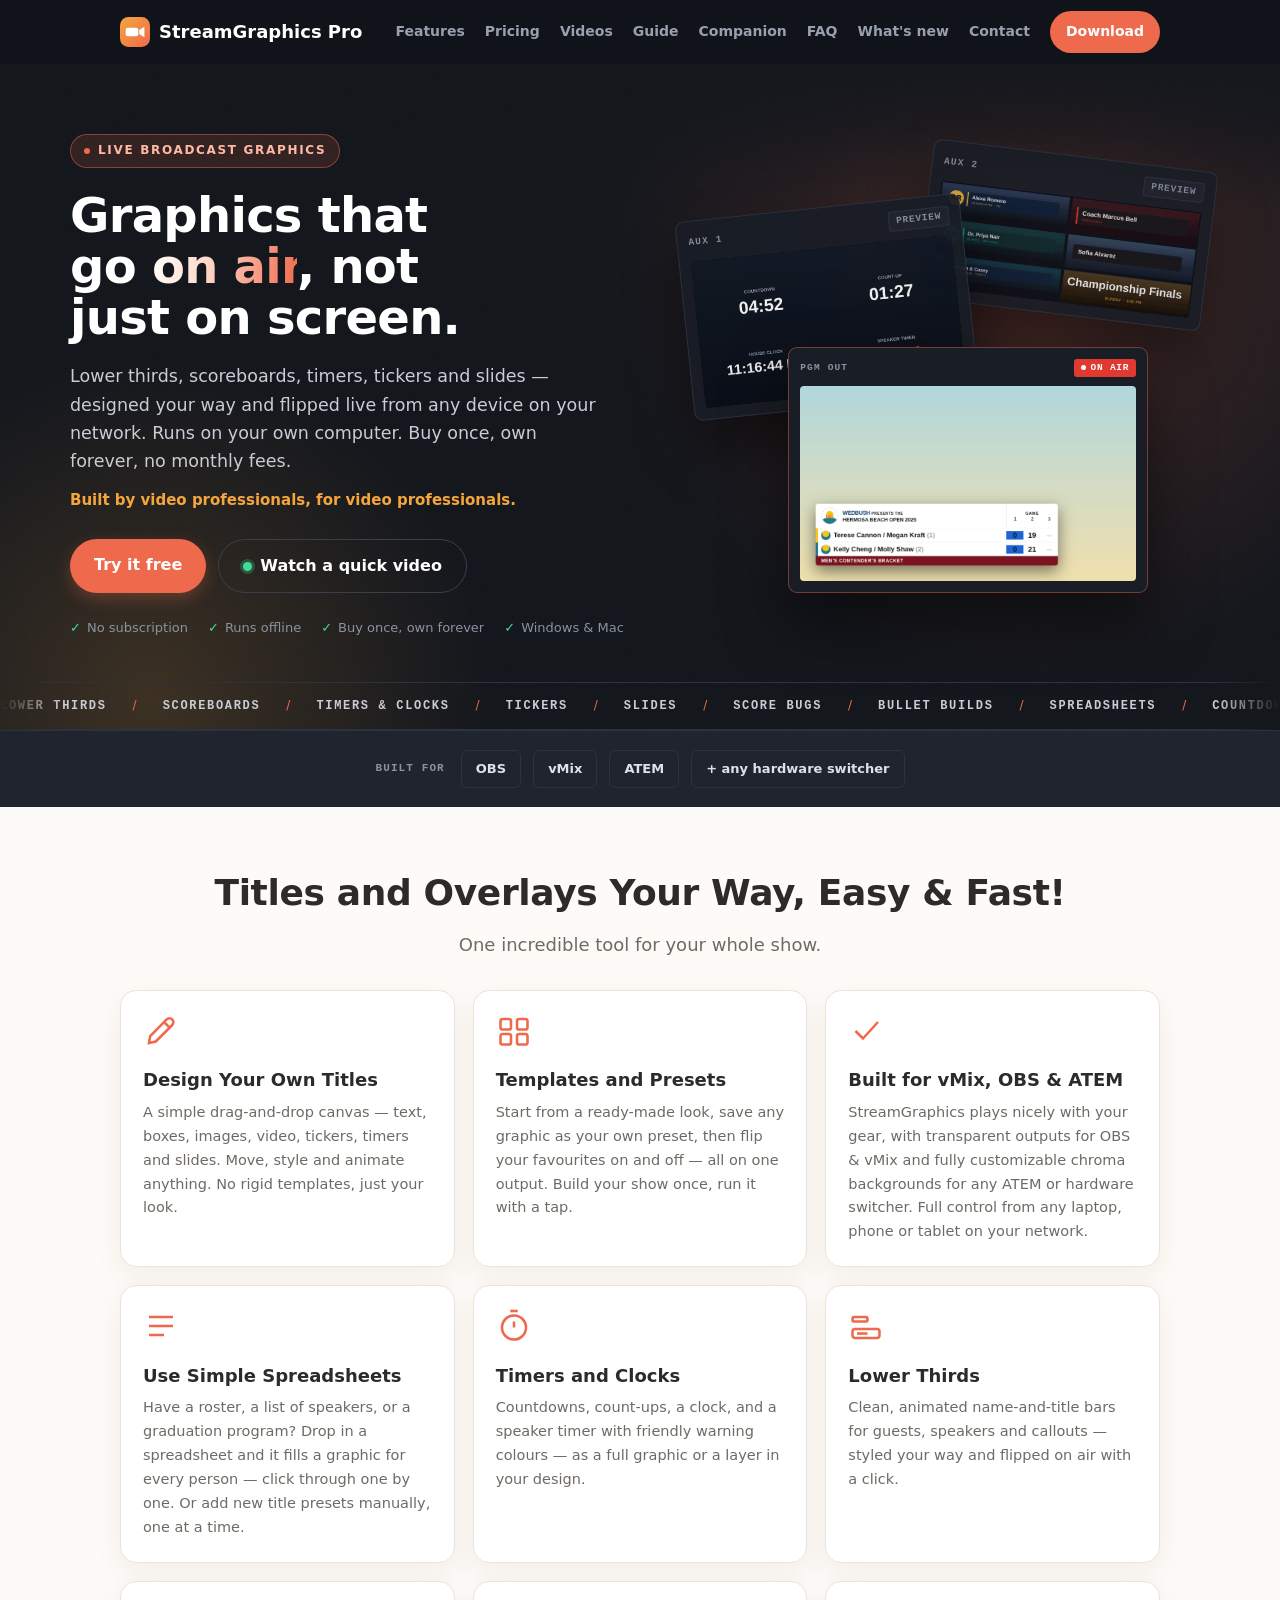
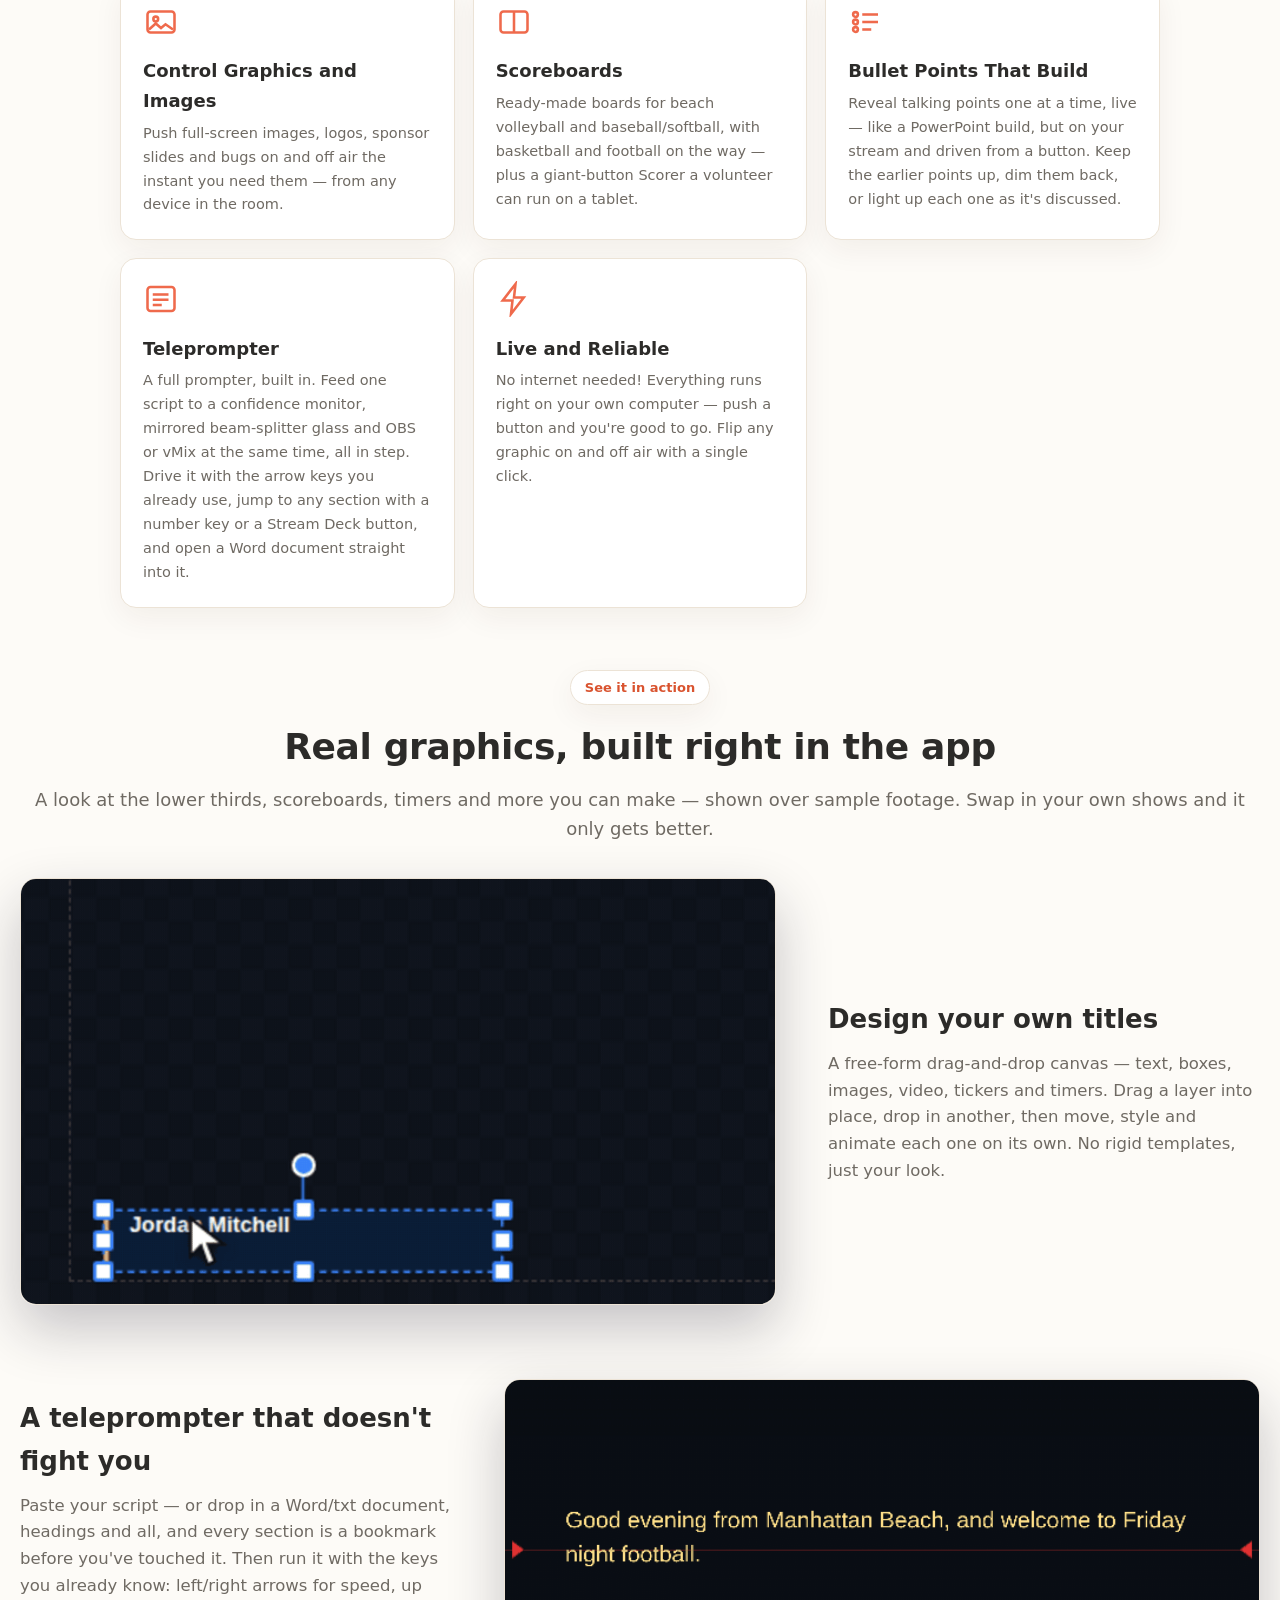
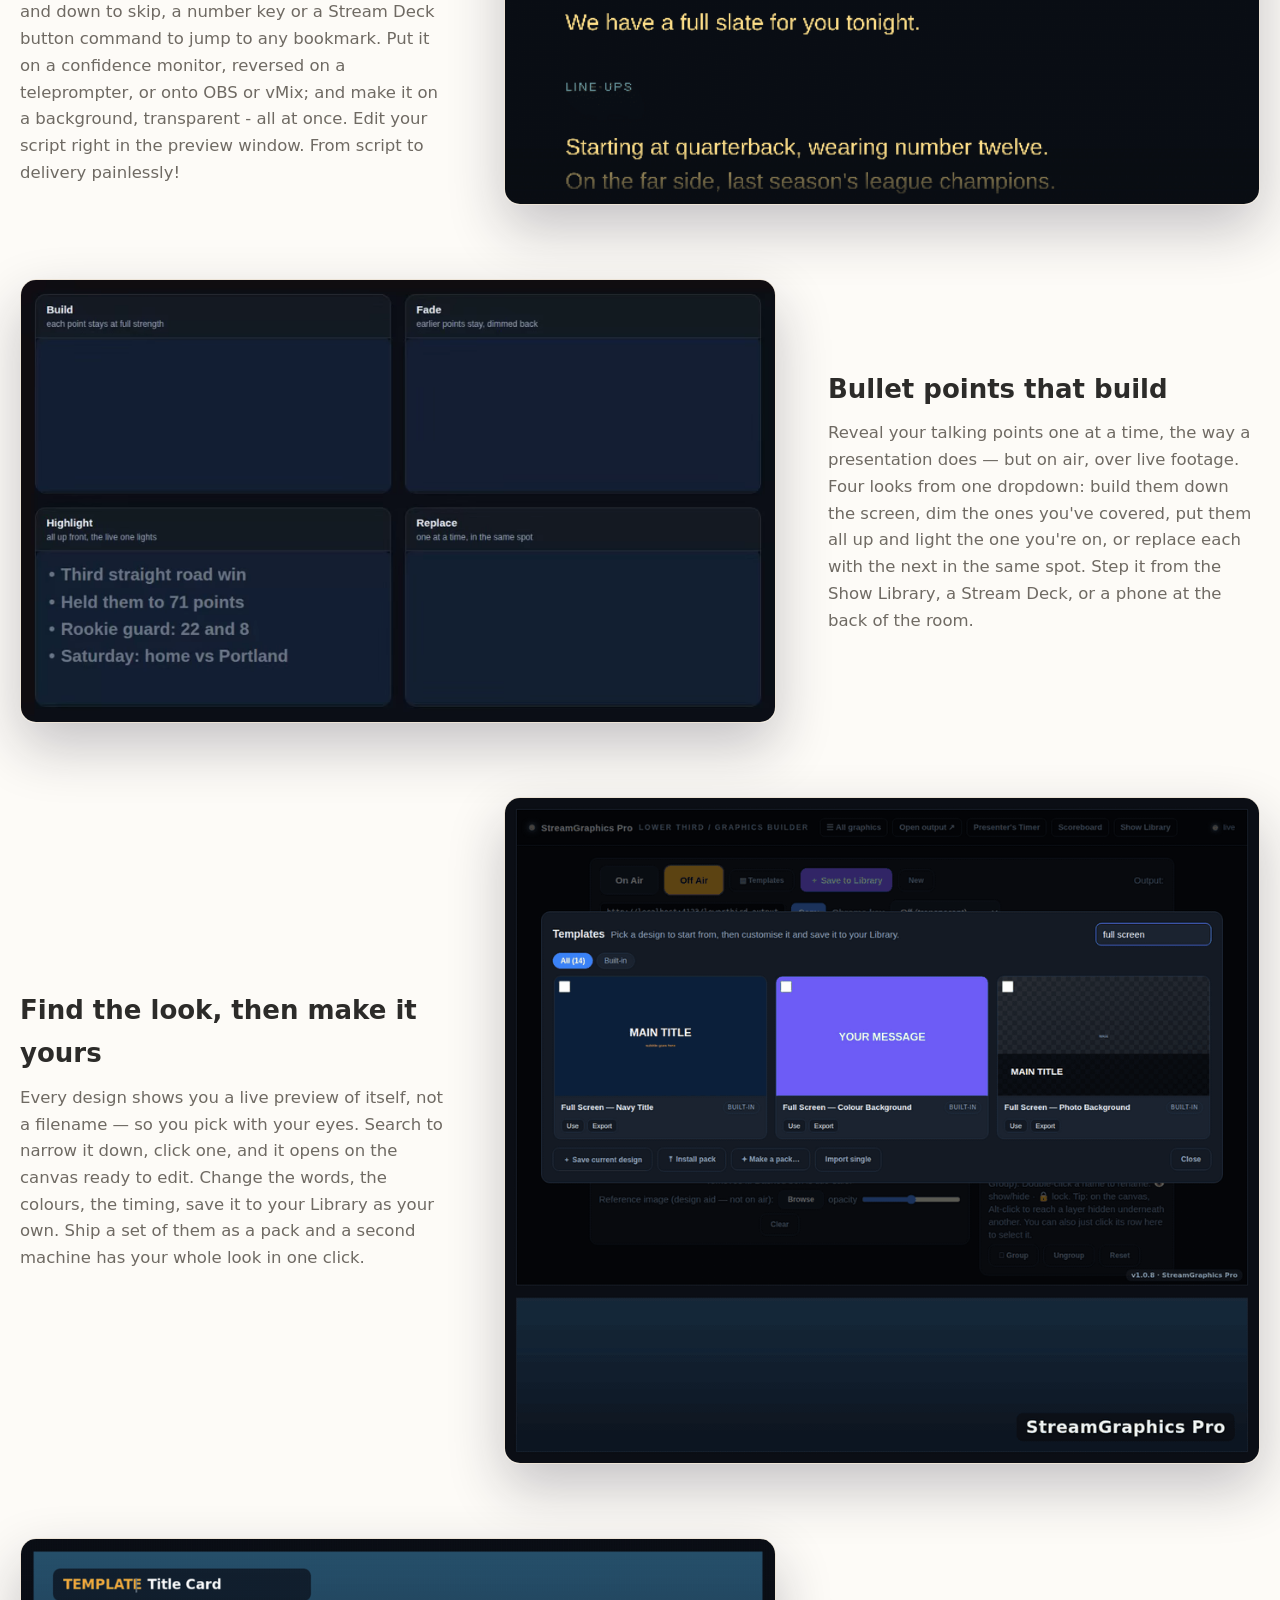
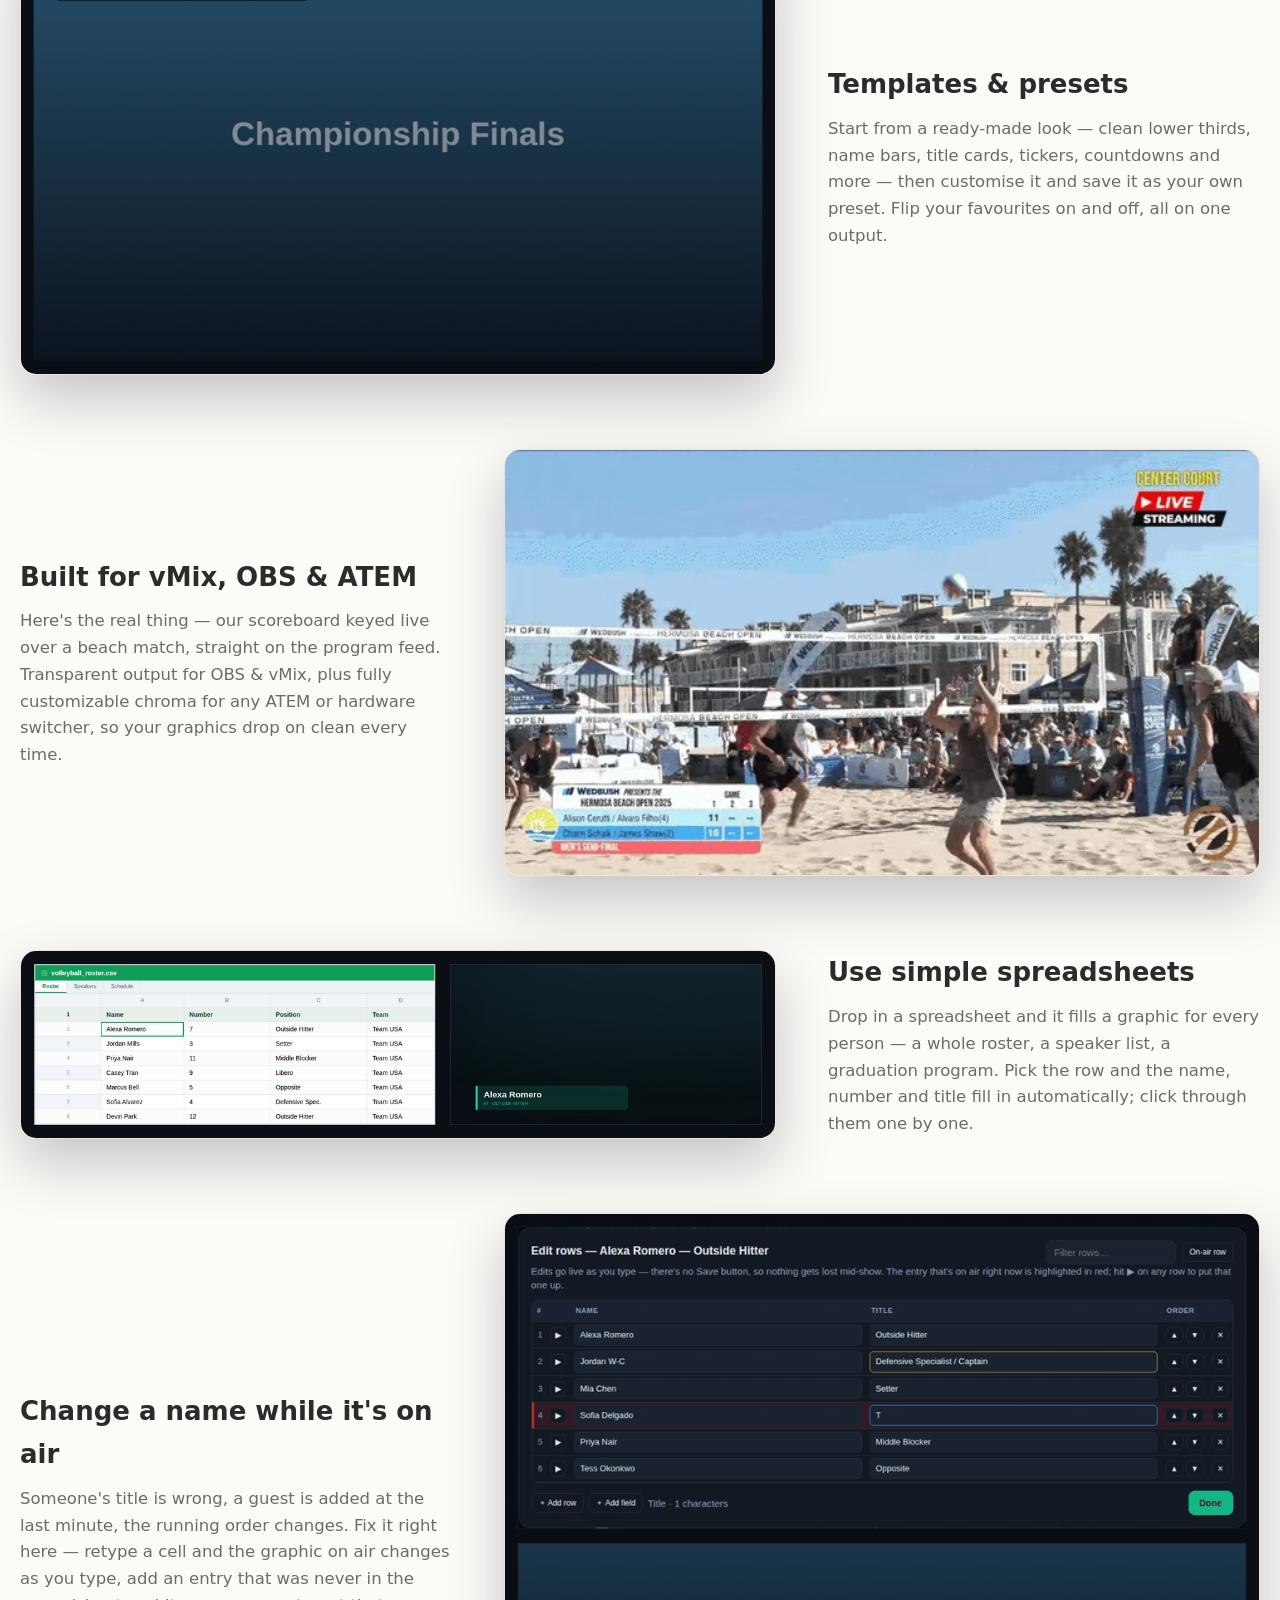
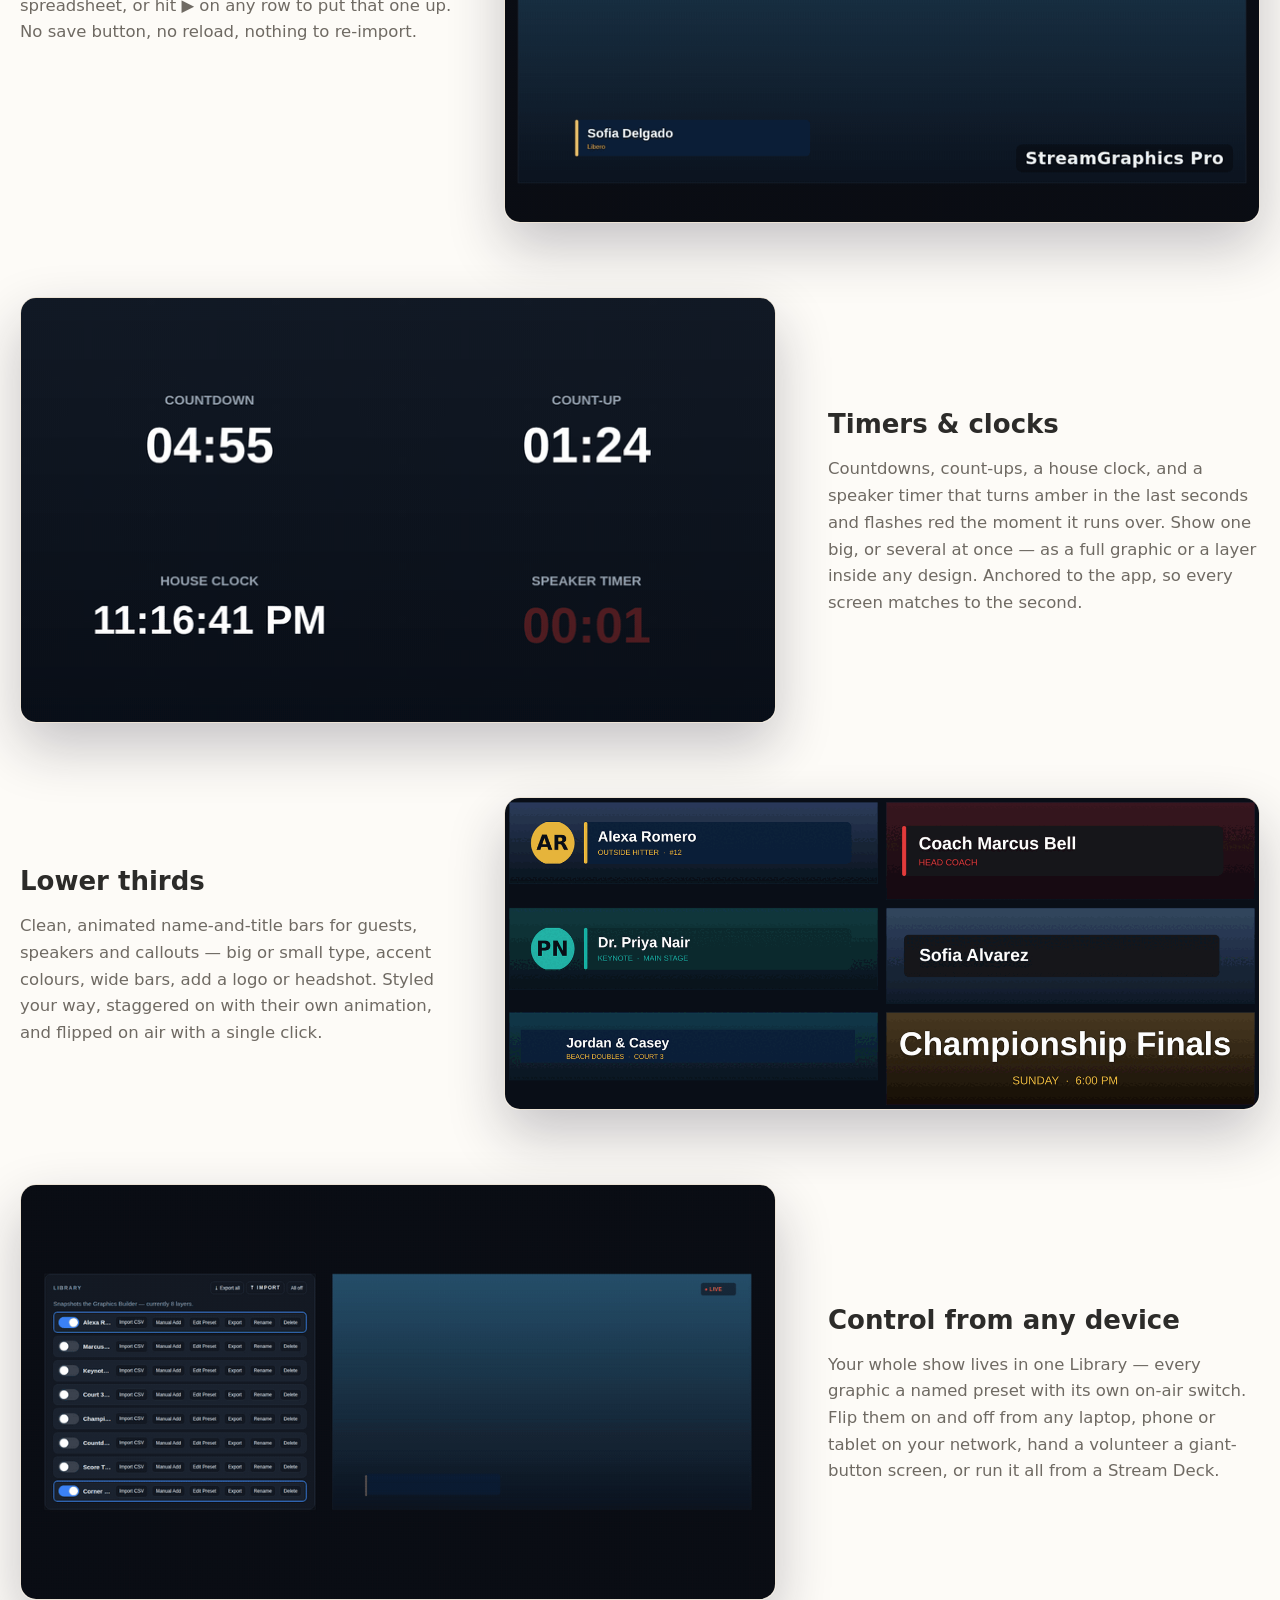
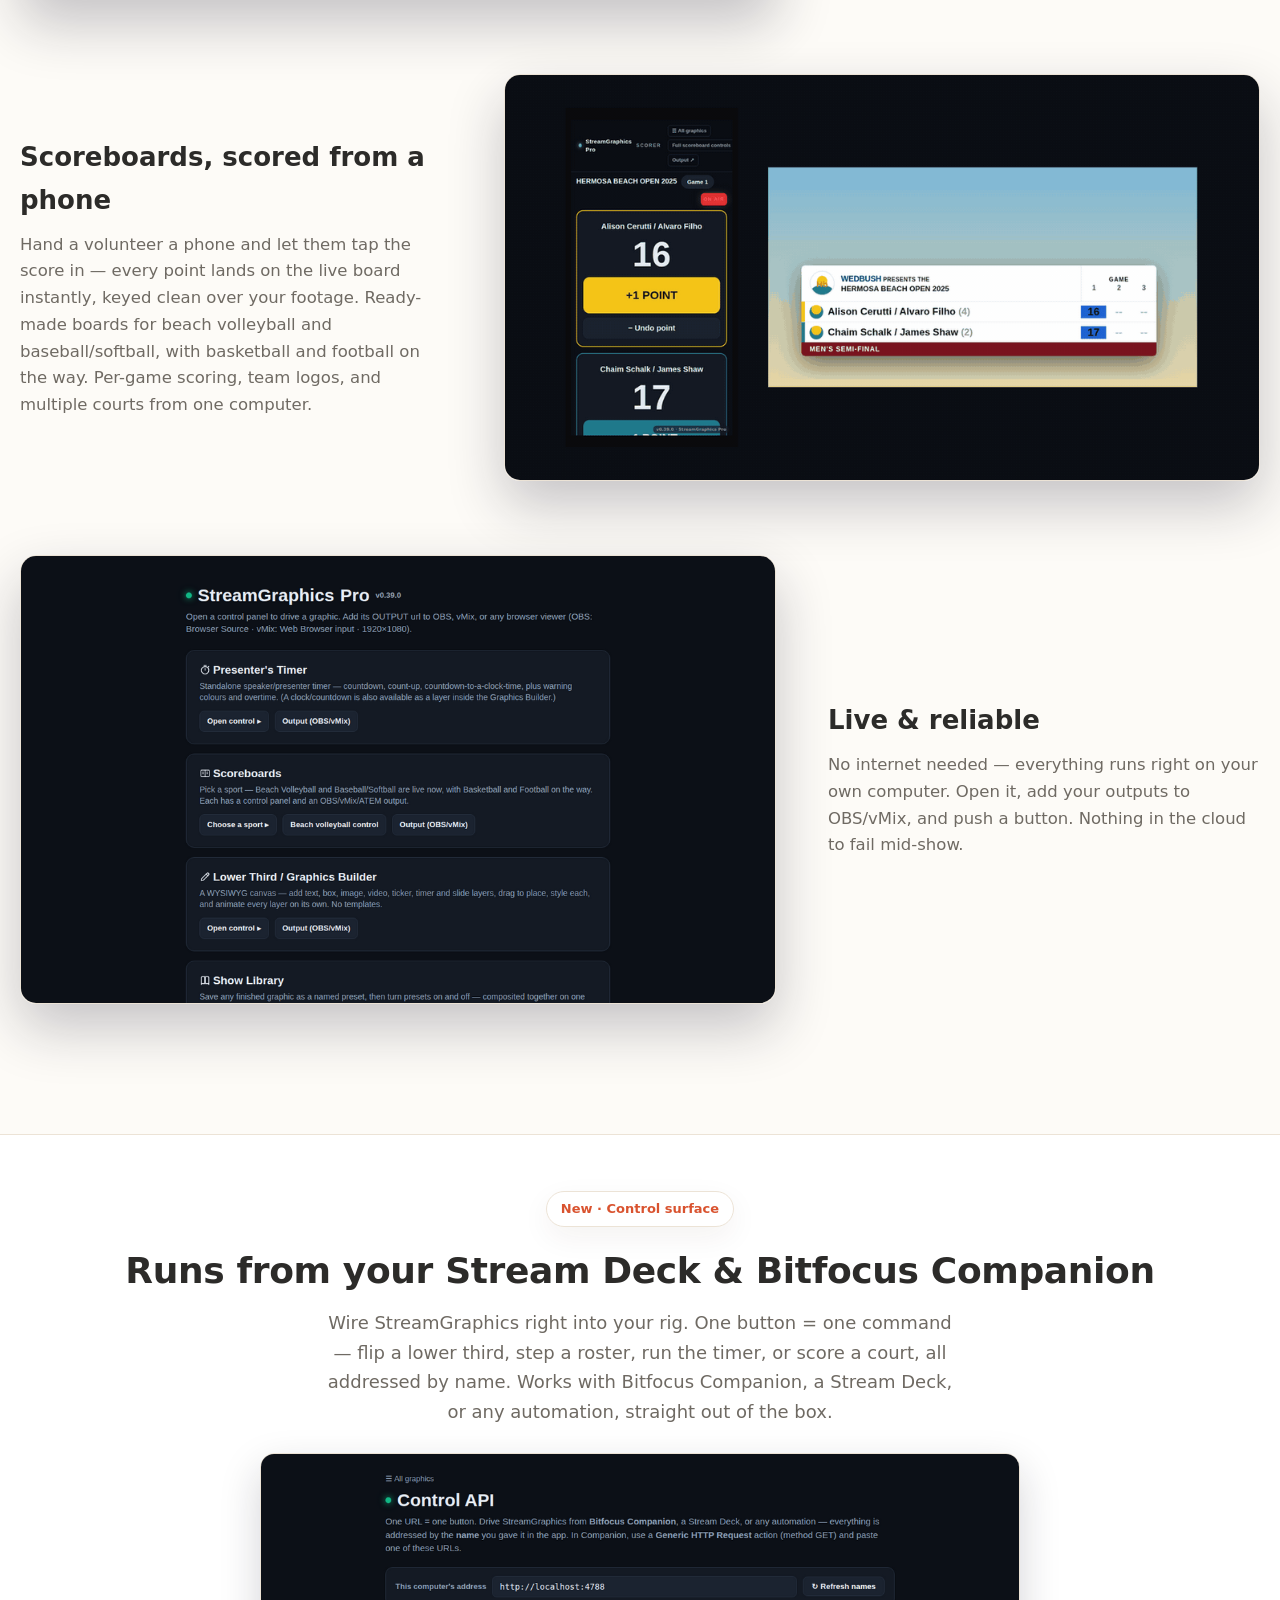
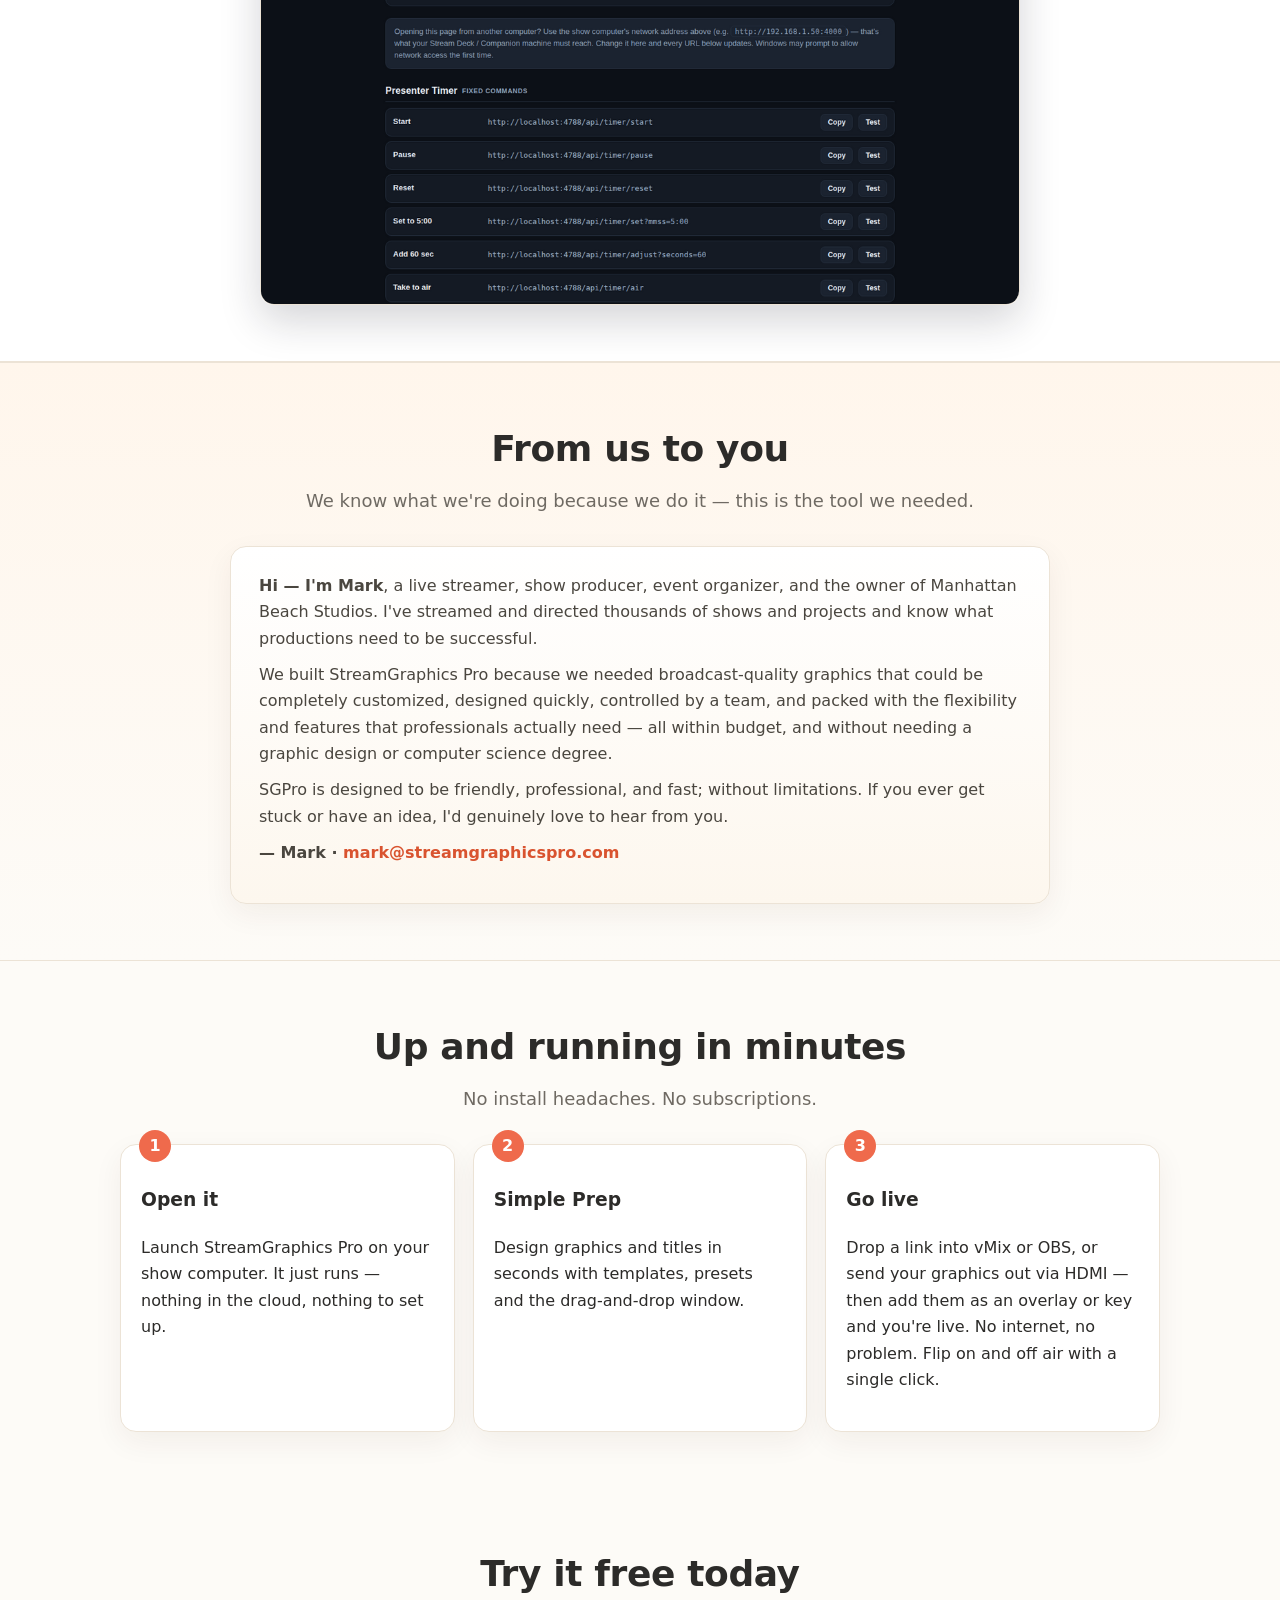
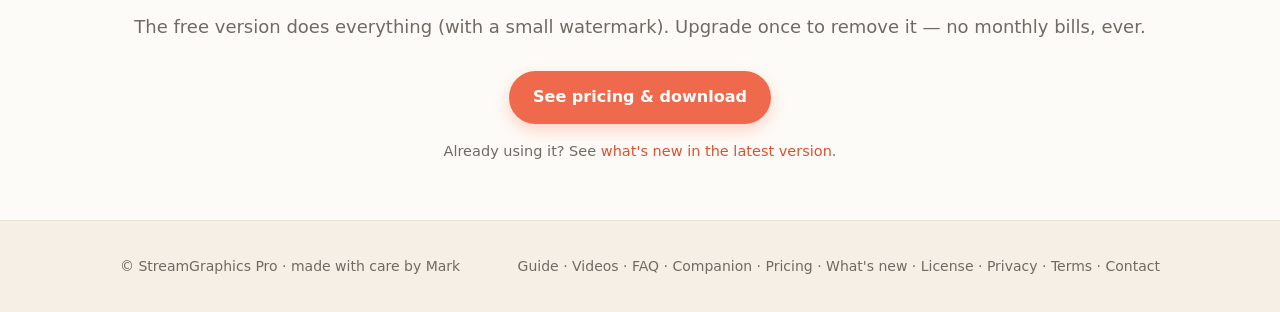
==== commit 07a48c0a: "What's new goes in the top menu, not just the footer Mark could not find it, which is the whole answ" ====
--- a/index.html
+++ b/index.html
@@ -163,7 +163,7 @@
     <a href="docs.html">Guide</a>
     <a href="companion.html">Companion</a>
     <a href="faq.html">FAQ</a>
-    <a href="contact.html">Contact</a>
+    <a href="release-notes.html">What's new</a><a href="contact.html">Contact</a>
     <a class="navcta" href="get-started.php">Download</a>
   </nav>
 </div></header>
